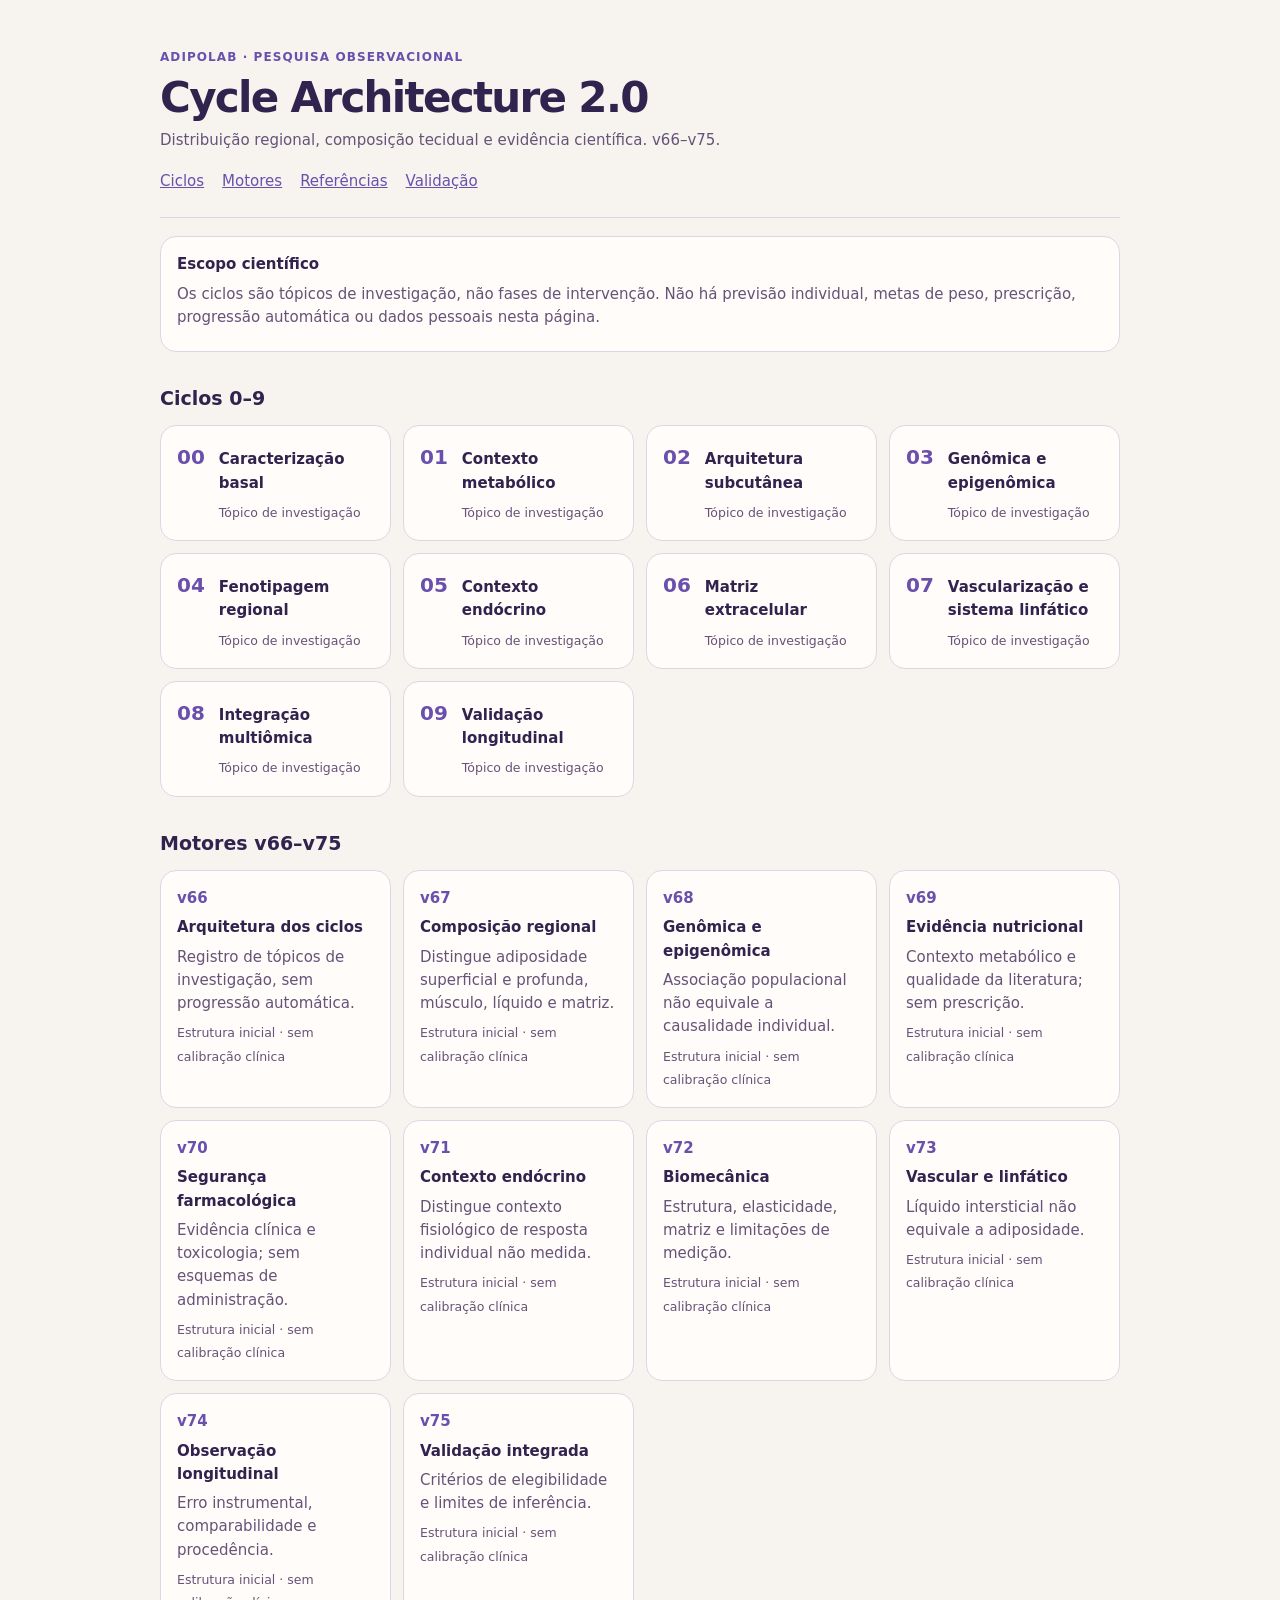
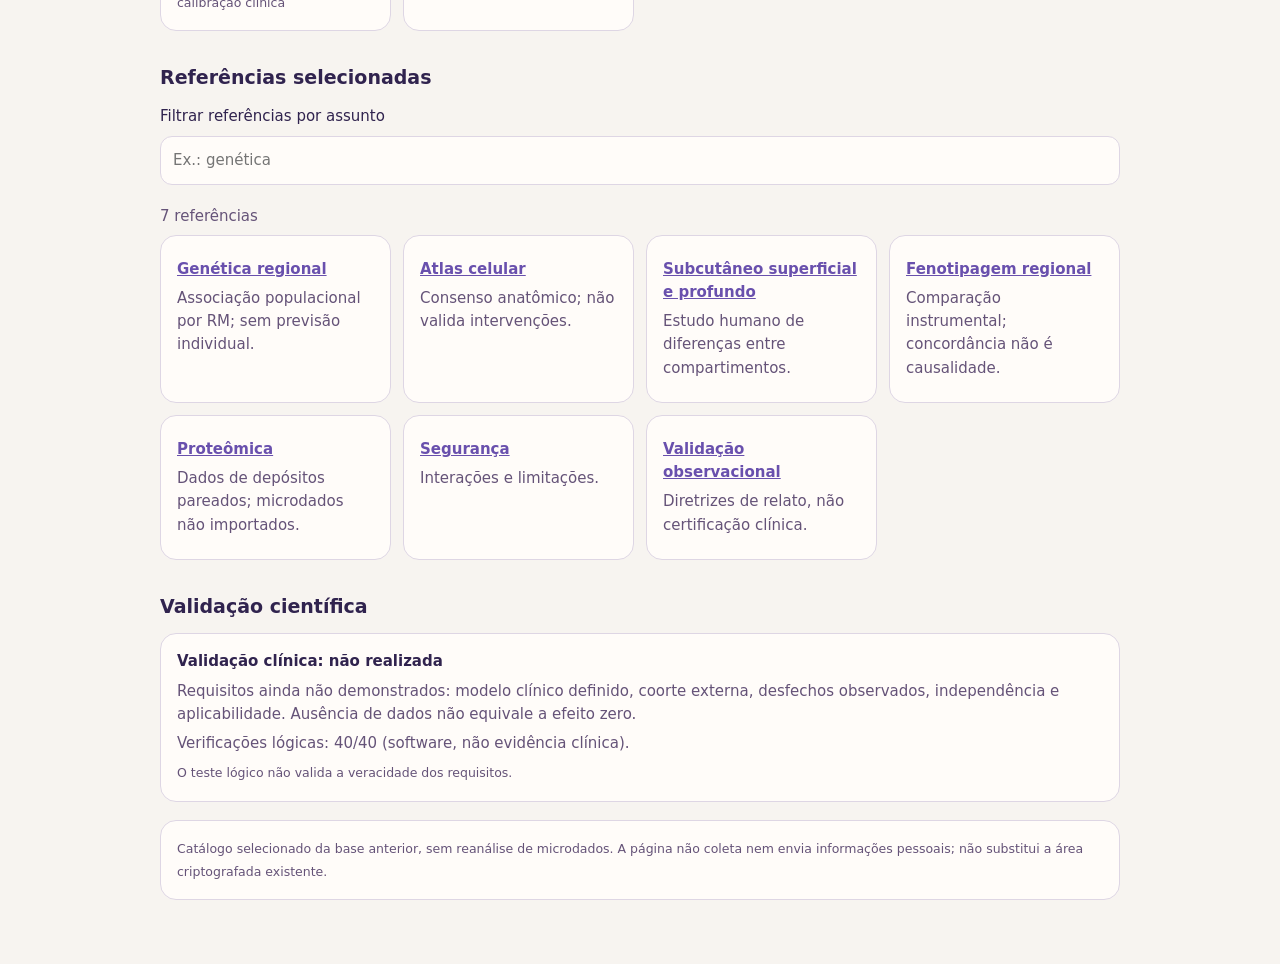
==== research-v75/index.html @ 692b2853 "Add independent observational research dashboard v66–v75" ====
<!doctype html>
<html lang="pt-BR"><head><meta charset="utf-8"><meta name="viewport" content="width=device-width,initial-scale=1"><meta name="robots" content="noindex,nofollow"><meta name="referrer" content="no-referrer"><meta name="theme-color" content="#F7F4F0"><title>AdipoLab · Núcleo científico v75</title><style>
:root{color-scheme:light dark;--bg:#f7f4f0;--surface:#fffcf9;--fg:#30234e;--muted:#655378;--line:#ded6e4;--accent:#6950ad}*{box-sizing:border-box}body{margin:0;background:var(--bg);color:var(--fg);font:15px/1.55 system-ui,sans-serif}main{max-width:1000px;margin:auto;padding:32px 20px 64px}header{padding:16px 0 24px;border-bottom:1px solid var(--line)}h1{font-size:clamp(26px,5vw,42px);letter-spacing:-.04em;line-height:1.1;margin:8px 0}h2{font-size:19px;margin:32px 0 12px}p{margin:6px 0;color:var(--muted)}small{color:var(--muted)}a{color:var(--accent)}.eyebrow{font-size:12px;font-weight:700;letter-spacing:.09em;text-transform:uppercase;color:var(--accent)}.grid{display:grid;grid-template-columns:repeat(auto-fit,minmax(230px,1fr));gap:12px}.card{border:1px solid var(--line);background:var(--surface);border-radius:16px;padding:16px}.version{color:var(--accent);font-weight:700;font-variant-numeric:tabular-nums}h3{font-size:15px;margin:6px 0}.row{display:flex;align-items:flex-start;gap:14px}.index{font-size:20px;font-weight:700;color:var(--accent);font-variant-numeric:tabular-nums}nav{display:flex;gap:18px;flex-wrap:wrap;margin-top:18px}input{width:100%;padding:12px;border:1px solid var(--line);border-radius:12px;background:var(--surface);color:var(--fg);font:inherit;margin:8px 0 14px}a:focus-visible,input:focus-visible{outline:2px solid var(--accent);outline-offset:3px}.note{padding:16px;border:1px solid var(--line);border-radius:16px;margin-top:18px;background:var(--surface)}[hidden]{display:none!important}@media(prefers-color-scheme:dark){:root{--bg:#14131b;--surface:#201e2b;--fg:#f9f3ff;--muted:#d1c4e5;--line:#484054;--accent:#cebaff}}@media(max-width:480px){main{padding:20px 14px 48px}}
</style></head><body><main><header><div class="eyebrow">AdipoLab · Pesquisa observacional</div><h1>Cycle Architecture 2.0</h1><p>Distribuição regional, composição tecidual e evidência científica. v66–v75.</p><nav aria-label="Seções"><a href="#cycles">Ciclos</a><a href="#modules">Motores</a><a href="#evidence">Referências</a><a href="#validation">Validação</a></nav></header>
<div class="note"><strong>Escopo científico</strong><p>Os ciclos são tópicos de investigação, não fases de intervenção. Não há previsão individual, metas de peso, prescrição, progressão automática ou dados pessoais nesta página.</p></div>
<h2 id="cycles">Ciclos 0–9</h2><div class="grid"><article class="card row"><span class="index">00</span><div><h3>Caracterização basal</h3><small>Tópico de investigação</small></div></article><article class="card row"><span class="index">01</span><div><h3>Contexto metabólico</h3><small>Tópico de investigação</small></div></article><article class="card row"><span class="index">02</span><div><h3>Arquitetura subcutânea</h3><small>Tópico de investigação</small></div></article><article class="card row"><span class="index">03</span><div><h3>Genômica e epigenômica</h3><small>Tópico de investigação</small></div></article><article class="card row"><span class="index">04</span><div><h3>Fenotipagem regional</h3><small>Tópico de investigação</small></div></article><article class="card row"><span class="index">05</span><div><h3>Contexto endócrino</h3><small>Tópico de investigação</small></div></article><article class="card row"><span class="index">06</span><div><h3>Matriz extracelular</h3><small>Tópico de investigação</small></div></article><article class="card row"><span class="index">07</span><div><h3>Vascularização e sistema linfático</h3><small>Tópico de investigação</small></div></article><article class="card row"><span class="index">08</span><div><h3>Integração multiômica</h3><small>Tópico de investigação</small></div></article><article class="card row"><span class="index">09</span><div><h3>Validação longitudinal</h3><small>Tópico de investigação</small></div></article></div>
<h2 id="modules">Motores v66–v75</h2><div class="grid"><article class="card"><span class="version">v66</span><h3>Arquitetura dos ciclos</h3><p>Registro de tópicos de investigação, sem progressão automática.</p><small>Estrutura inicial · sem calibração clínica</small></article><article class="card"><span class="version">v67</span><h3>Composição regional</h3><p>Distingue adiposidade superficial e profunda, músculo, líquido e matriz.</p><small>Estrutura inicial · sem calibração clínica</small></article><article class="card"><span class="version">v68</span><h3>Genômica e epigenômica</h3><p>Associação populacional não equivale a causalidade individual.</p><small>Estrutura inicial · sem calibração clínica</small></article><article class="card"><span class="version">v69</span><h3>Evidência nutricional</h3><p>Contexto metabólico e qualidade da literatura; sem prescrição.</p><small>Estrutura inicial · sem calibração clínica</small></article><article class="card"><span class="version">v70</span><h3>Segurança farmacológica</h3><p>Evidência clínica e toxicologia; sem esquemas de administração.</p><small>Estrutura inicial · sem calibração clínica</small></article><article class="card"><span class="version">v71</span><h3>Contexto endócrino</h3><p>Distingue contexto fisiológico de resposta individual não medida.</p><small>Estrutura inicial · sem calibração clínica</small></article><article class="card"><span class="version">v72</span><h3>Biomecânica</h3><p>Estrutura, elasticidade, matriz e limitações de medição.</p><small>Estrutura inicial · sem calibração clínica</small></article><article class="card"><span class="version">v73</span><h3>Vascular e linfático</h3><p>Líquido intersticial não equivale a adiposidade.</p><small>Estrutura inicial · sem calibração clínica</small></article><article class="card"><span class="version">v74</span><h3>Observação longitudinal</h3><p>Erro instrumental, comparabilidade e procedência.</p><small>Estrutura inicial · sem calibração clínica</small></article><article class="card"><span class="version">v75</span><h3>Validação integrada</h3><p>Critérios de elegibilidade e limites de inferência.</p><small>Estrutura inicial · sem calibração clínica</small></article></div>
<h2 id="evidence">Referências selecionadas</h2><label for="search">Filtrar referências por assunto</label><input type="search" id="search" placeholder="Ex.: genética"><p id="count" role="status" aria-live="polite">7 referências</p><div class="grid" id="refs"><article class="card"><h3><a href="https://pubmed.ncbi.nlm.nih.gov/35773277/" rel="noopener noreferrer">Genética regional</a></h3><p>Associação populacional por RM; sem previsão individual.</p></article><article class="card"><h3><a href="https://doi.org/10.1038/s42255-025-01296-9" rel="noopener noreferrer">Atlas celular</a></h3><p>Consenso anatômico; não valida intervenções.</p></article><article class="card"><h3><a href="https://pubmed.ncbi.nlm.nih.gov/23512827/" rel="noopener noreferrer">Subcutâneo superficial e profundo</a></h3><p>Estudo humano de diferenças entre compartimentos.</p></article><article class="card"><h3><a href="https://doi.org/10.1038/s43856-026-01440-w" rel="noopener noreferrer">Fenotipagem regional</a></h3><p>Comparação instrumental; concordância não é causalidade.</p></article><article class="card"><h3><a href="https://doi.org/10.6069/sq0n-1x32" rel="noopener noreferrer">Proteômica</a></h3><p>Dados de depósitos pareados; microdados não importados.</p></article><article class="card"><h3><a href="https://www.nccih.nih.gov/health/providers/digest/herb-drug-interactions" rel="noopener noreferrer">Segurança</a></h3><p>Interações e limitações.</p></article><article class="card"><h3><a href="https://www.strobe-statement.org/" rel="noopener noreferrer">Validação observacional</a></h3><p>Diretrizes de relato, não certificação clínica.</p></article></div>
<h2 id="validation">Validação científica</h2><div class="card"><strong>Validação clínica: não realizada</strong><p>Requisitos ainda não demonstrados: modelo clínico definido, coorte externa, desfechos observados, independência e aplicabilidade. Ausência de dados não equivale a efeito zero.</p><p id="checks">Verificação de software: aguardando JavaScript.</p><small>O teste lógico não valida a veracidade dos requisitos.</small></div>
<footer class="note"><small>Catálogo selecionado da base anterior, sem reanálise de microdados. A página não coleta nem envia informações pessoais; não substitui a área criptografada existente.</small></footer></main><script>
"use strict";function gate(v){return Array.isArray(v)&&v.length===5&&v.every(x=>x===true)}
const search=document.getElementById("search"),cards=[...document.querySelectorAll("#refs article")],count=document.getElementById("count");
const norm=s=>s.normalize("NFD").replace(/[\u0300-\u036f]/g,"").toLowerCase();
search.addEventListener("input",()=>{let n=0;const q=norm(search.value.trim());for(const c of cards){c.hidden=!norm(c.textContent).includes(q);if(!c.hidden)n++}count.textContent=n+" referências"});
const results=[];for(let i=0;i<32;i++)results.push(gate(Array.from({length:5},(_,j)=>Boolean(i&(1<<j))))===(i===31));for(const x of [null,undefined,[],[true,true,true,true,"true"],[true,true,true,true,1],[true,true,true,true,null],{length:5},[true,true,true,true,true,true]])results.push(!gate(x));document.getElementById("checks").textContent="Verificações lógicas: "+results.filter(Boolean).length+"/"+results.length+" (software, não evidência clínica).";
</script></body></html>
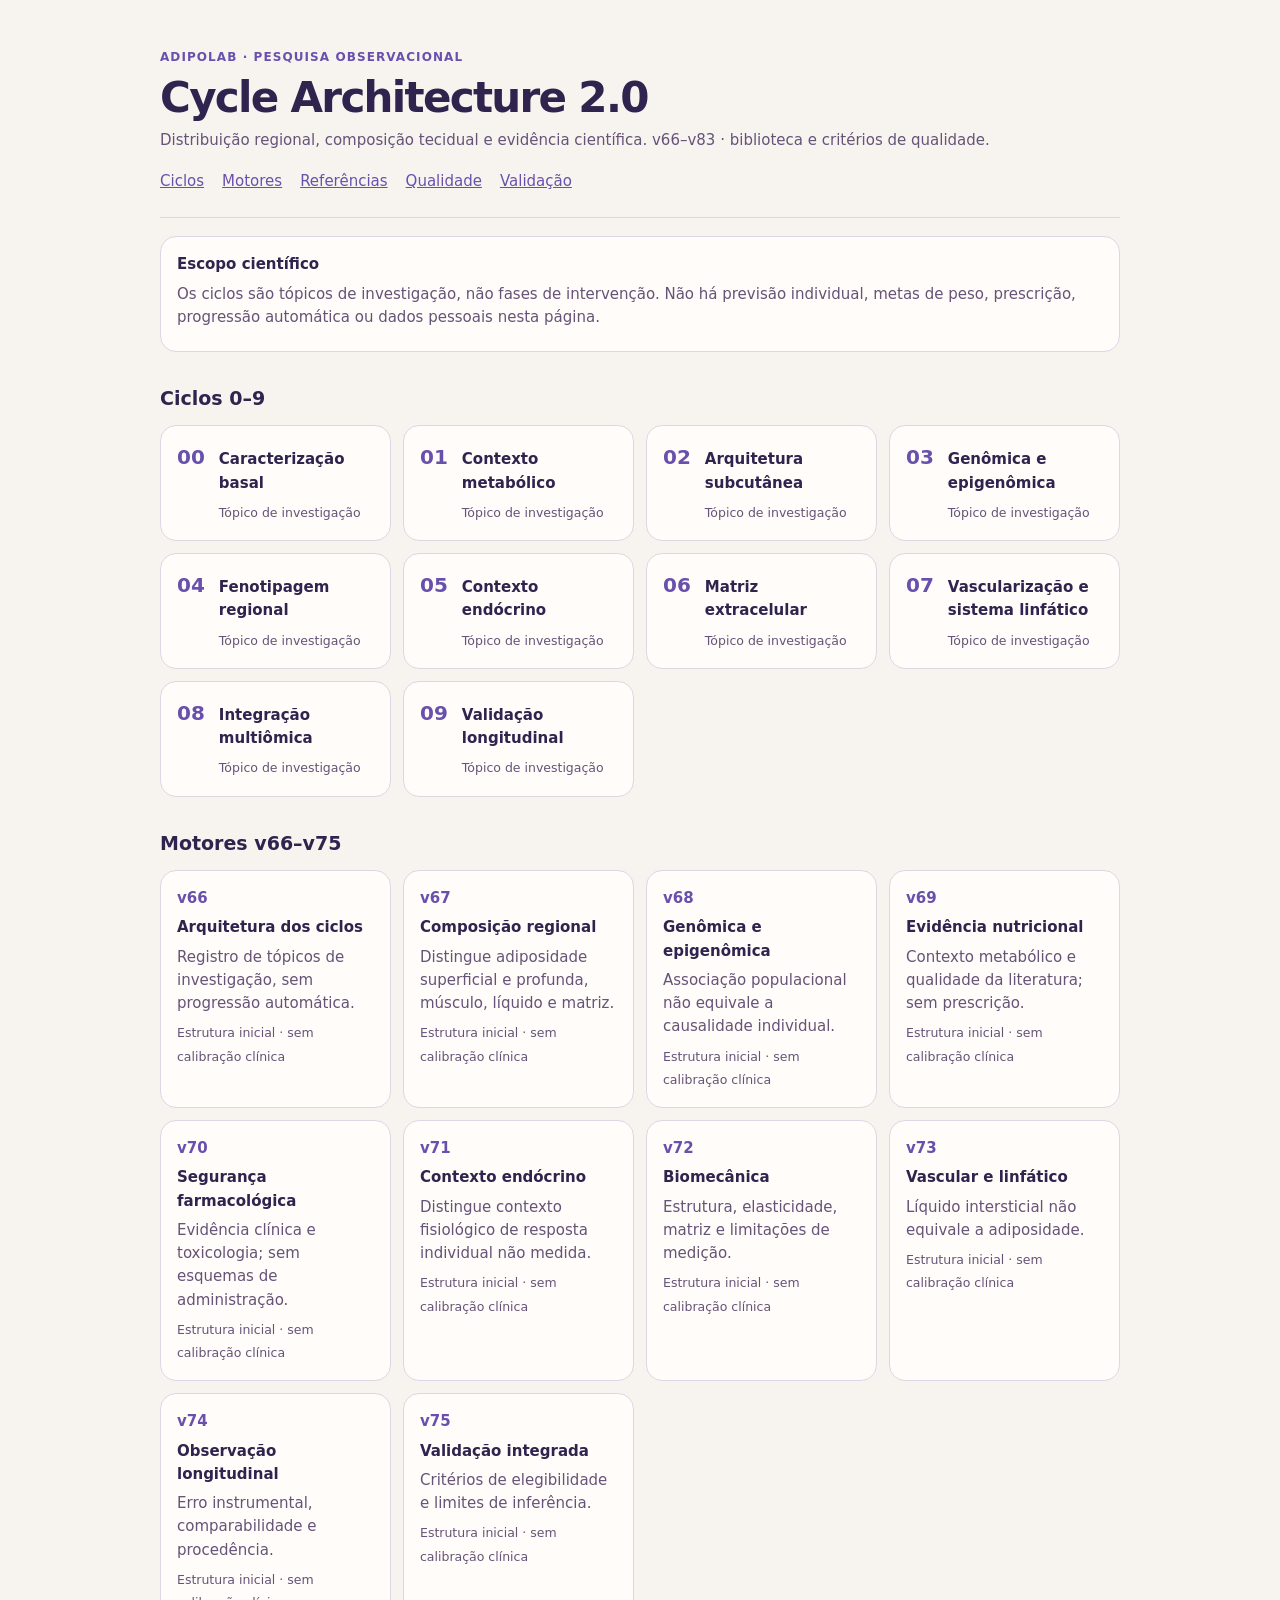
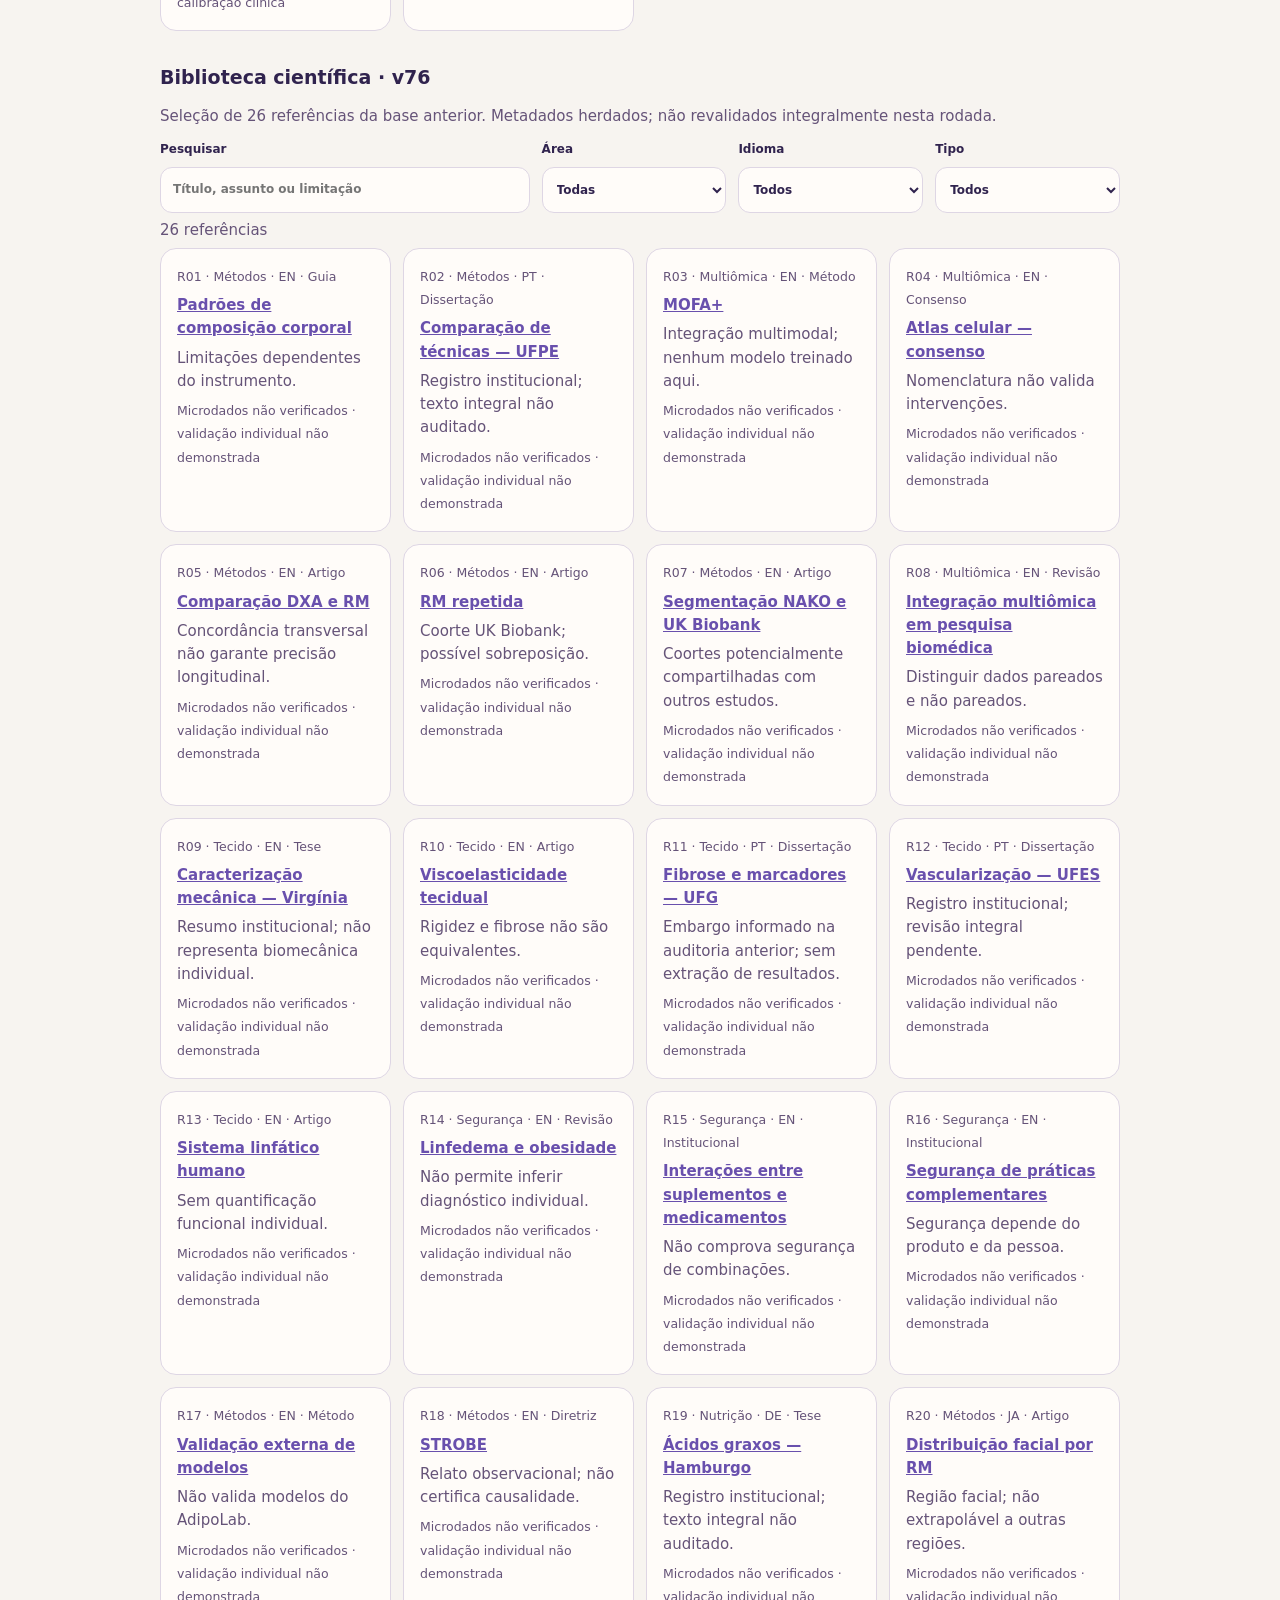
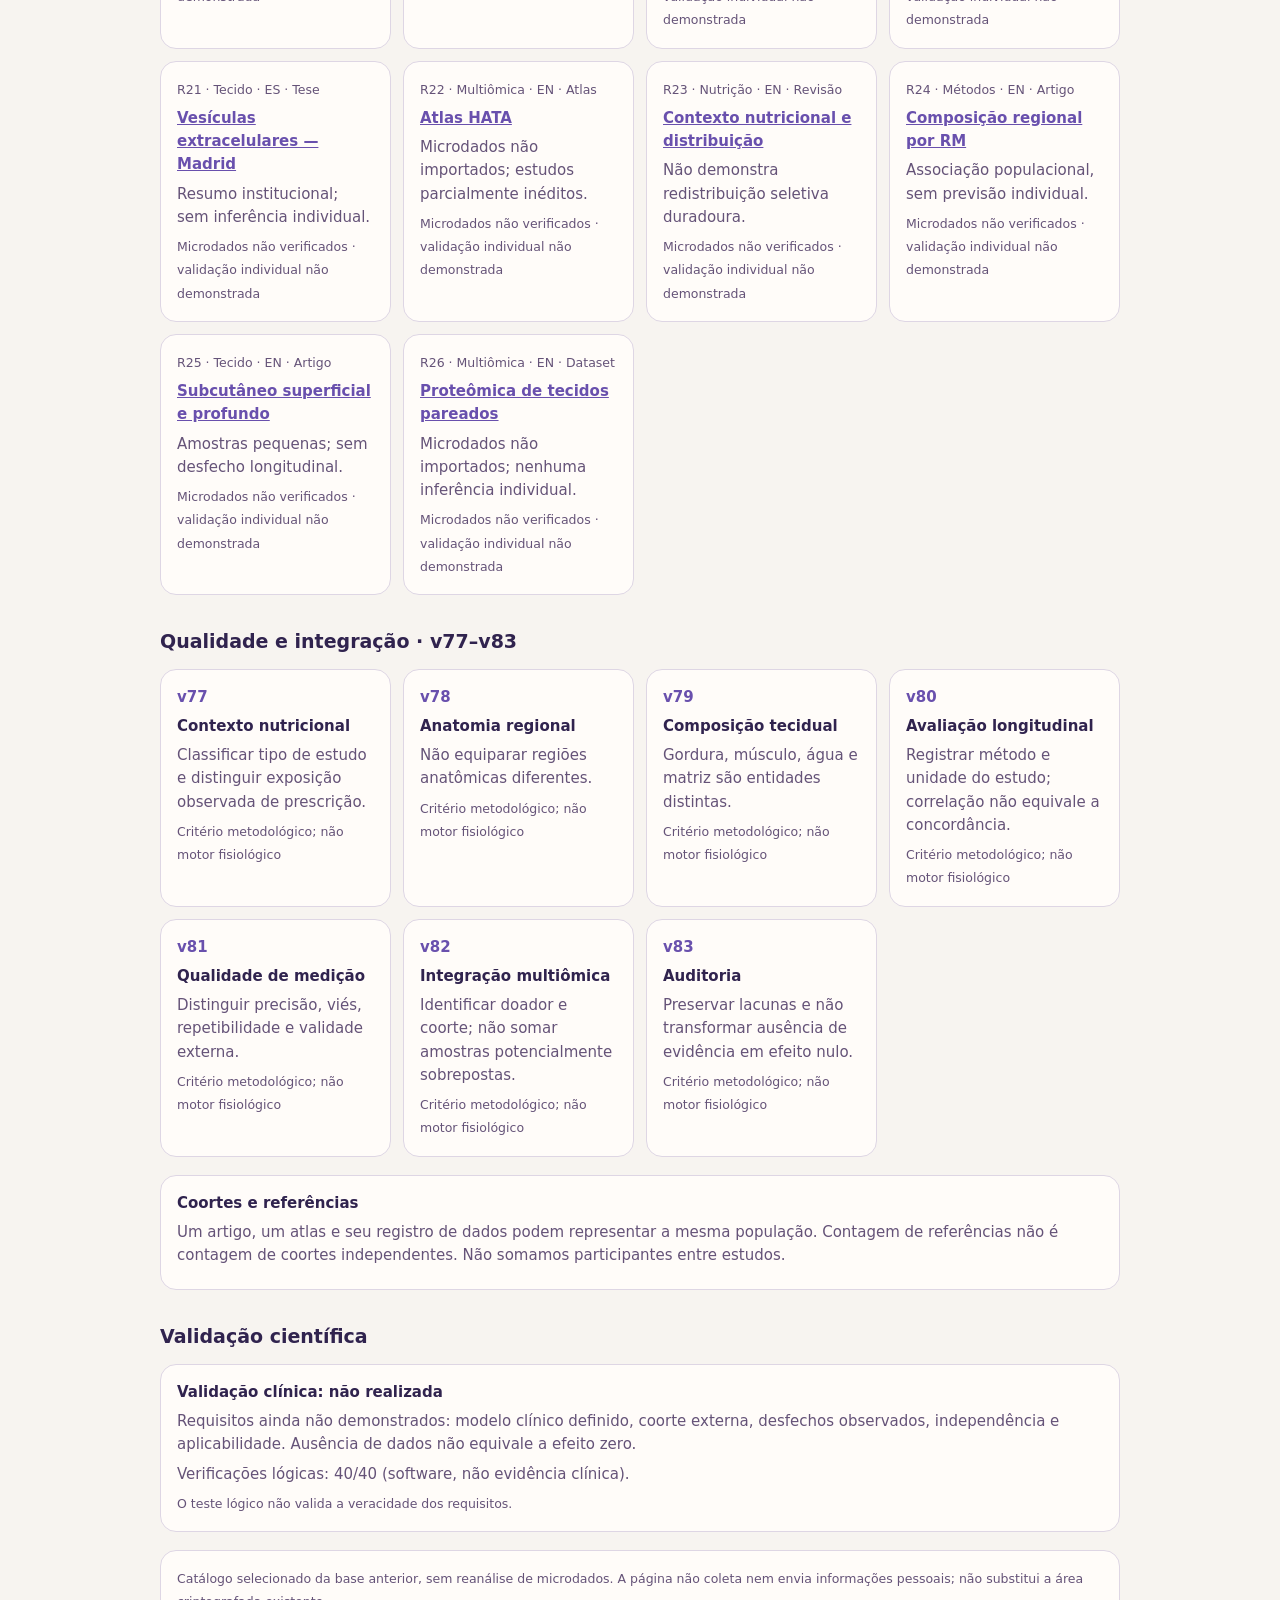
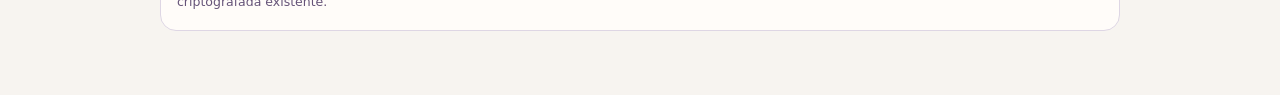
==== commit c1a538fd: "Expand research library and evidence quality criteria v76–v83" ====
--- a/research-v75/index.html
+++ b/research-v75/index.html
@@ -1,16 +1,19 @@
 <!doctype html>
 <html lang="pt-BR"><head><meta charset="utf-8"><meta name="viewport" content="width=device-width,initial-scale=1"><meta name="robots" content="noindex,nofollow"><meta name="referrer" content="no-referrer"><meta name="theme-color" content="#F7F4F0"><title>AdipoLab · Núcleo científico v75</title><style>
 :root{color-scheme:light dark;--bg:#f7f4f0;--surface:#fffcf9;--fg:#30234e;--muted:#655378;--line:#ded6e4;--accent:#6950ad}*{box-sizing:border-box}body{margin:0;background:var(--bg);color:var(--fg);font:15px/1.55 system-ui,sans-serif}main{max-width:1000px;margin:auto;padding:32px 20px 64px}header{padding:16px 0 24px;border-bottom:1px solid var(--line)}h1{font-size:clamp(26px,5vw,42px);letter-spacing:-.04em;line-height:1.1;margin:8px 0}h2{font-size:19px;margin:32px 0 12px}p{margin:6px 0;color:var(--muted)}small{color:var(--muted)}a{color:var(--accent)}.eyebrow{font-size:12px;font-weight:700;letter-spacing:.09em;text-transform:uppercase;color:var(--accent)}.grid{display:grid;grid-template-columns:repeat(auto-fit,minmax(230px,1fr));gap:12px}.card{border:1px solid var(--line);background:var(--surface);border-radius:16px;padding:16px}.version{color:var(--accent);font-weight:700;font-variant-numeric:tabular-nums}h3{font-size:15px;margin:6px 0}.row{display:flex;align-items:flex-start;gap:14px}.index{font-size:20px;font-weight:700;color:var(--accent);font-variant-numeric:tabular-nums}nav{display:flex;gap:18px;flex-wrap:wrap;margin-top:18px}input{width:100%;padding:12px;border:1px solid var(--line);border-radius:12px;background:var(--surface);color:var(--fg);font:inherit;margin:8px 0 14px}a:focus-visible,input:focus-visible{outline:2px solid var(--accent);outline-offset:3px}.note{padding:16px;border:1px solid var(--line);border-radius:16px;margin-top:18px;background:var(--surface)}[hidden]{display:none!important}@media(prefers-color-scheme:dark){:root{--bg:#14131b;--surface:#201e2b;--fg:#f9f3ff;--muted:#d1c4e5;--line:#484054;--accent:#cebaff}}@media(max-width:480px){main{padding:20px 14px 48px}}
-</style></head><body><main><header><div class="eyebrow">AdipoLab · Pesquisa observacional</div><h1>Cycle Architecture 2.0</h1><p>Distribuição regional, composição tecidual e evidência científica. v66–v75.</p><nav aria-label="Seções"><a href="#cycles">Ciclos</a><a href="#modules">Motores</a><a href="#evidence">Referências</a><a href="#validation">Validação</a></nav></header>
+ .filters{display:grid;grid-template-columns:2fr repeat(3,1fr);gap:12px;margin-top:12px}.filters label{font-size:12px;font-weight:600}.filters select{display:block;width:100%;min-height:46px;padding:10px;border:1px solid var(--line);border-radius:12px;background:var(--surface);color:var(--fg);font:inherit;margin-top:8px}.filters input{margin-bottom:0;min-height:46px}.filters select:focus-visible{outline:2px solid var(--accent);outline-offset:3px}@media(max-width:660px){.filters{grid-template-columns:1fr 1fr}.filters label:first-child{grid-column:1/-1}} </style></head><body><main><header><div class="eyebrow">AdipoLab · Pesquisa observacional</div><h1>Cycle Architecture 2.0</h1><p>Distribuição regional, composição tecidual e evidência científica. v66–v83 · biblioteca e critérios de qualidade.</p><nav aria-label="Seções"><a href="#cycles">Ciclos</a><a href="#modules">Motores</a><a href="#evidence">Referências</a><a href="#quality">Qualidade</a><a href="#validation">Validação</a></nav></header>
 <div class="note"><strong>Escopo científico</strong><p>Os ciclos são tópicos de investigação, não fases de intervenção. Não há previsão individual, metas de peso, prescrição, progressão automática ou dados pessoais nesta página.</p></div>
 <h2 id="cycles">Ciclos 0–9</h2><div class="grid"><article class="card row"><span class="index">00</span><div><h3>Caracterização basal</h3><small>Tópico de investigação</small></div></article><article class="card row"><span class="index">01</span><div><h3>Contexto metabólico</h3><small>Tópico de investigação</small></div></article><article class="card row"><span class="index">02</span><div><h3>Arquitetura subcutânea</h3><small>Tópico de investigação</small></div></article><article class="card row"><span class="index">03</span><div><h3>Genômica e epigenômica</h3><small>Tópico de investigação</small></div></article><article class="card row"><span class="index">04</span><div><h3>Fenotipagem regional</h3><small>Tópico de investigação</small></div></article><article class="card row"><span class="index">05</span><div><h3>Contexto endócrino</h3><small>Tópico de investigação</small></div></article><article class="card row"><span class="index">06</span><div><h3>Matriz extracelular</h3><small>Tópico de investigação</small></div></article><article class="card row"><span class="index">07</span><div><h3>Vascularização e sistema linfático</h3><small>Tópico de investigação</small></div></article><article class="card row"><span class="index">08</span><div><h3>Integração multiômica</h3><small>Tópico de investigação</small></div></article><article class="card row"><span class="index">09</span><div><h3>Validação longitudinal</h3><small>Tópico de investigação</small></div></article></div>
 <h2 id="modules">Motores v66–v75</h2><div class="grid"><article class="card"><span class="version">v66</span><h3>Arquitetura dos ciclos</h3><p>Registro de tópicos de investigação, sem progressão automática.</p><small>Estrutura inicial · sem calibração clínica</small></article><article class="card"><span class="version">v67</span><h3>Composição regional</h3><p>Distingue adiposidade superficial e profunda, músculo, líquido e matriz.</p><small>Estrutura inicial · sem calibração clínica</small></article><article class="card"><span class="version">v68</span><h3>Genômica e epigenômica</h3><p>Associação populacional não equivale a causalidade individual.</p><small>Estrutura inicial · sem calibração clínica</small></article><article class="card"><span class="version">v69</span><h3>Evidência nutricional</h3><p>Contexto metabólico e qualidade da literatura; sem prescrição.</p><small>Estrutura inicial · sem calibração clínica</small></article><article class="card"><span class="version">v70</span><h3>Segurança farmacológica</h3><p>Evidência clínica e toxicologia; sem esquemas de administração.</p><small>Estrutura inicial · sem calibração clínica</small></article><article class="card"><span class="version">v71</span><h3>Contexto endócrino</h3><p>Distingue contexto fisiológico de resposta individual não medida.</p><small>Estrutura inicial · sem calibração clínica</small></article><article class="card"><span class="version">v72</span><h3>Biomecânica</h3><p>Estrutura, elasticidade, matriz e limitações de medição.</p><small>Estrutura inicial · sem calibração clínica</small></article><article class="card"><span class="version">v73</span><h3>Vascular e linfático</h3><p>Líquido intersticial não equivale a adiposidade.</p><small>Estrutura inicial · sem calibração clínica</small></article><article class="card"><span class="version">v74</span><h3>Observação longitudinal</h3><p>Erro instrumental, comparabilidade e procedência.</p><small>Estrutura inicial · sem calibração clínica</small></article><article class="card"><span class="version">v75</span><h3>Validação integrada</h3><p>Critérios de elegibilidade e limites de inferência.</p><small>Estrutura inicial · sem calibração clínica</small></article></div>
-<h2 id="evidence">Referências selecionadas</h2><label for="search">Filtrar referências por assunto</label><input type="search" id="search" placeholder="Ex.: genética"><p id="count" role="status" aria-live="polite">7 referências</p><div class="grid" id="refs"><article class="card"><h3><a href="https://pubmed.ncbi.nlm.nih.gov/35773277/" rel="noopener noreferrer">Genética regional</a></h3><p>Associação populacional por RM; sem previsão individual.</p></article><article class="card"><h3><a href="https://doi.org/10.1038/s42255-025-01296-9" rel="noopener noreferrer">Atlas celular</a></h3><p>Consenso anatômico; não valida intervenções.</p></article><article class="card"><h3><a href="https://pubmed.ncbi.nlm.nih.gov/23512827/" rel="noopener noreferrer">Subcutâneo superficial e profundo</a></h3><p>Estudo humano de diferenças entre compartimentos.</p></article><article class="card"><h3><a href="https://doi.org/10.1038/s43856-026-01440-w" rel="noopener noreferrer">Fenotipagem regional</a></h3><p>Comparação instrumental; concordância não é causalidade.</p></article><article class="card"><h3><a href="https://doi.org/10.6069/sq0n-1x32" rel="noopener noreferrer">Proteômica</a></h3><p>Dados de depósitos pareados; microdados não importados.</p></article><article class="card"><h3><a href="https://www.nccih.nih.gov/health/providers/digest/herb-drug-interactions" rel="noopener noreferrer">Segurança</a></h3><p>Interações e limitações.</p></article><article class="card"><h3><a href="https://www.strobe-statement.org/" rel="noopener noreferrer">Validação observacional</a></h3><p>Diretrizes de relato, não certificação clínica.</p></article></div>
-<h2 id="validation">Validação científica</h2><div class="card"><strong>Validação clínica: não realizada</strong><p>Requisitos ainda não demonstrados: modelo clínico definido, coorte externa, desfechos observados, independência e aplicabilidade. Ausência de dados não equivale a efeito zero.</p><p id="checks">Verificação de software: aguardando JavaScript.</p><small>O teste lógico não valida a veracidade dos requisitos.</small></div>
+<h2 id="evidence">Biblioteca científica · v76</h2><p>Seleção de 26 referências da base anterior. Metadados herdados; não revalidados integralmente nesta rodada.</p><div class="filters"><label>Pesquisar<input type="search" id="search" placeholder="Título, assunto ou limitação"></label><label>Área<select id="topic"><option value="">Todas</option><option value="Multiômica">Multiômica</option><option value="Métodos">Métodos</option><option value="Nutrição">Nutrição</option><option value="Segurança">Segurança</option><option value="Tecido">Tecido</option></select></label><label>Idioma<select id="lang"><option value="">Todos</option><option value="de">de</option><option value="en">en</option><option value="es">es</option><option value="ja">ja</option><option value="pt">pt</option></select></label><label>Tipo<select id="type"><option value="">Todos</option><option value="Artigo">Artigo</option><option value="Atlas">Atlas</option><option value="Consenso">Consenso</option><option value="Dataset">Dataset</option><option value="Diretriz">Diretriz</option><option value="Dissertação">Dissertação</option><option value="Guia">Guia</option><option value="Institucional">Institucional</option><option value="Método">Método</option><option value="Revisão">Revisão</option><option value="Tese">Tese</option></select></label></div><p id="count" role="status" aria-live="polite">26 referências</p><div class="grid" id="refs"><article class="card" data-id="R01" data-topic="Métodos" data-lang="en" data-type="Guia"><small>R01 · Métodos · EN · Guia</small><h3><a href="https://ajcn.nutrition.org/article/S0002-9165%2826%2900092-4/fulltext" rel="noopener noreferrer">Padrões de composição corporal</a></h3><p>Limitações dependentes do instrumento.</p><small>Microdados não verificados · validação individual não demonstrada</small></article><article class="card" data-id="R02" data-topic="Métodos" data-lang="pt" data-type="Dissertação"><small>R02 · Métodos · PT · Dissertação</small><h3><a href="https://bdtd.ibict.br/vufind/Record/UFPE_2cbcfd02451a5dbf774f062ce1d34691" rel="noopener noreferrer">Comparação de técnicas — UFPE</a></h3><p>Registro institucional; texto integral não auditado.</p><small>Microdados não verificados · validação individual não demonstrada</small></article><article class="card" data-id="R03" data-topic="Multiômica" data-lang="en" data-type="Método"><small>R03 · Multiômica · EN · Método</small><h3><a href="https://doi.org/10.1186/s13059-020-02015-1" rel="noopener noreferrer">MOFA+</a></h3><p>Integração multimodal; nenhum modelo treinado aqui.</p><small>Microdados não verificados · validação individual não demonstrada</small></article><article class="card" data-id="R04" data-topic="Multiômica" data-lang="en" data-type="Consenso"><small>R04 · Multiômica · EN · Consenso</small><h3><a href="https://doi.org/10.1038/s42255-025-01296-9" rel="noopener noreferrer">Atlas celular — consenso</a></h3><p>Nomenclatura não valida intervenções.</p><small>Microdados não verificados · validação individual não demonstrada</small></article><article class="card" data-id="R05" data-topic="Métodos" data-lang="en" data-type="Artigo"><small>R05 · Métodos · EN · Artigo</small><h3><a href="https://www.nature.com/articles/s43856-026-01440-w" rel="noopener noreferrer">Comparação DXA e RM</a></h3><p>Concordância transversal não garante precisão longitudinal.</p><small>Microdados não verificados · validação individual não demonstrada</small></article><article class="card" data-id="R06" data-topic="Métodos" data-lang="en" data-type="Artigo"><small>R06 · Métodos · EN · Artigo</small><h3><a href="https://pmc.ncbi.nlm.nih.gov/articles/PMC13013200" rel="noopener noreferrer">RM repetida</a></h3><p>Coorte UK Biobank; possível sobreposição.</p><small>Microdados não verificados · validação individual não demonstrada</small></article><article class="card" data-id="R07" data-topic="Métodos" data-lang="en" data-type="Artigo"><small>R07 · Métodos · EN · Artigo</small><h3><a href="https://pmc.ncbi.nlm.nih.gov/articles/PMC13526011" rel="noopener noreferrer">Segmentação NAKO e UK Biobank</a></h3><p>Coortes potencialmente compartilhadas com outros estudos.</p><small>Microdados não verificados · validação individual não demonstrada</small></article><article class="card" data-id="R08" data-topic="Multiômica" data-lang="en" data-type="Revisão"><small>R08 · Multiômica · EN · Revisão</small><h3><a href="https://pmc.ncbi.nlm.nih.gov/articles/PMC7701361" rel="noopener noreferrer">Integração multiômica em pesquisa biomédica</a></h3><p>Distinguir dados pareados e não pareados.</p><small>Microdados não verificados · validação individual não demonstrada</small></article><article class="card" data-id="R09" data-topic="Tecido" data-lang="en" data-type="Tese"><small>R09 · Tecido · EN · Tese</small><h3><a href="https://libraetd.lib.virginia.edu/public_view/4b29b666b" rel="noopener noreferrer">Caracterização mecânica — Virgínia</a></h3><p>Resumo institucional; não representa biomecânica individual.</p><small>Microdados não verificados · validação individual não demonstrada</small></article><article class="card" data-id="R10" data-topic="Tecido" data-lang="en" data-type="Artigo"><small>R10 · Tecido · EN · Artigo</small><h3><a href="https://pmc.ncbi.nlm.nih.gov/articles/PMC7876417" rel="noopener noreferrer">Viscoelasticidade tecidual</a></h3><p>Rigidez e fibrose não são equivalentes.</p><small>Microdados não verificados · validação individual não demonstrada</small></article><article class="card" data-id="R11" data-topic="Tecido" data-lang="pt" data-type="Dissertação"><small>R11 · Tecido · PT · Dissertação</small><h3><a href="https://repositorio.bc.ufg.br/tede/handle/tede/16020" rel="noopener noreferrer">Fibrose e marcadores — UFG</a></h3><p>Embargo informado na auditoria anterior; sem extração de resultados.</p><small>Microdados não verificados · validação individual não demonstrada</small></article><article class="card" data-id="R12" data-topic="Tecido" data-lang="pt" data-type="Dissertação"><small>R12 · Tecido · PT · Dissertação</small><h3><a href="https://repositorio.ufes.br/handle/10/5744" rel="noopener noreferrer">Vascularização — UFES</a></h3><p>Registro institucional; revisão integral pendente.</p><small>Microdados não verificados · validação individual não demonstrada</small></article><article class="card" data-id="R13" data-topic="Tecido" data-lang="en" data-type="Artigo"><small>R13 · Tecido · EN · Artigo</small><h3><a href="https://pubmed.ncbi.nlm.nih.gov/31776824" rel="noopener noreferrer">Sistema linfático humano</a></h3><p>Sem quantificação funcional individual.</p><small>Microdados não verificados · validação individual não demonstrada</small></article><article class="card" data-id="R14" data-topic="Segurança" data-lang="en" data-type="Revisão"><small>R14 · Segurança · EN · Revisão</small><h3><a href="https://pubmed.ncbi.nlm.nih.gov/35074795" rel="noopener noreferrer">Linfedema e obesidade</a></h3><p>Não permite inferir diagnóstico individual.</p><small>Microdados não verificados · validação individual não demonstrada</small></article><article class="card" data-id="R15" data-topic="Segurança" data-lang="en" data-type="Institucional"><small>R15 · Segurança · EN · Institucional</small><h3><a href="https://www.nccih.nih.gov/health/providers/digest/herb-drug-interactions" rel="noopener noreferrer">Interações entre suplementos e medicamentos</a></h3><p>Não comprova segurança de combinações.</p><small>Microdados não verificados · validação individual não demonstrada</small></article><article class="card" data-id="R16" data-topic="Segurança" data-lang="en" data-type="Institucional"><small>R16 · Segurança · EN · Institucional</small><h3><a href="https://www.nccih.nih.gov/health/safety" rel="noopener noreferrer">Segurança de práticas complementares</a></h3><p>Segurança depende do produto e da pessoa.</p><small>Microdados não verificados · validação individual não demonstrada</small></article><article class="card" data-id="R17" data-topic="Métodos" data-lang="en" data-type="Método"><small>R17 · Métodos · EN · Método</small><h3><a href="https://pubmed.ncbi.nlm.nih.gov/38729274" rel="noopener noreferrer">Validação externa de modelos</a></h3><p>Não valida modelos do AdipoLab.</p><small>Microdados não verificados · validação individual não demonstrada</small></article><article class="card" data-id="R18" data-topic="Métodos" data-lang="en" data-type="Diretriz"><small>R18 · Métodos · EN · Diretriz</small><h3><a href="https://www.strobe-statement.org/" rel="noopener noreferrer">STROBE</a></h3><p>Relato observacional; não certifica causalidade.</p><small>Microdados não verificados · validação individual não demonstrada</small></article><article class="card" data-id="R19" data-topic="Nutrição" data-lang="de" data-type="Tese"><small>R19 · Nutrição · DE · Tese</small><h3><a href="https://ediss.sub.uni-hamburg.de/handle/ediss/5777" rel="noopener noreferrer">Ácidos graxos — Hamburgo</a></h3><p>Registro institucional; texto integral não auditado.</p><small>Microdados não verificados · validação individual não demonstrada</small></article><article class="card" data-id="R20" data-topic="Métodos" data-lang="ja" data-type="Artigo"><small>R20 · Métodos · JA · Artigo</small><h3><a href="https://www.jstage.jst.go.jp/article/sccj1979/38/2/38_2_125/_article/-char/ja" rel="noopener noreferrer">Distribuição facial por RM</a></h3><p>Região facial; não extrapolável a outras regiões.</p><small>Microdados não verificados · validação individual não demonstrada</small></article><article class="card" data-id="R21" data-topic="Tecido" data-lang="es" data-type="Tese"><small>R21 · Tecido · ES · Tese</small><h3><a href="https://produccioncientifica.ucm.es/documentos/63bc334b3035a915c707ca2b" rel="noopener noreferrer">Vesículas extracelulares — Madrid</a></h3><p>Resumo institucional; sem inferência individual.</p><small>Microdados não verificados · validação individual não demonstrada</small></article><article class="card" data-id="R22" data-topic="Multiômica" data-lang="en" data-type="Atlas"><small>R22 · Multiômica · EN · Atlas</small><h3><a href="https://www.celltype.info/project/1089" rel="noopener noreferrer">Atlas HATA</a></h3><p>Microdados não importados; estudos parcialmente inéditos.</p><small>Microdados não verificados · validação individual não demonstrada</small></article><article class="card" data-id="R23" data-topic="Nutrição" data-lang="en" data-type="Revisão"><small>R23 · Nutrição · EN · Revisão</small><h3><a href="https://pmc.ncbi.nlm.nih.gov/articles/PMC13341497" rel="noopener noreferrer">Contexto nutricional e distribuição</a></h3><p>Não demonstra redistribuição seletiva duradoura.</p><small>Microdados não verificados · validação individual não demonstrada</small></article><article class="card" data-id="R24" data-topic="Métodos" data-lang="en" data-type="Artigo"><small>R24 · Métodos · EN · Artigo</small><h3><a href="https://pubmed.ncbi.nlm.nih.gov/35773277/" rel="noopener noreferrer">Composição regional por RM</a></h3><p>Associação populacional, sem previsão individual.</p><small>Microdados não verificados · validação individual não demonstrada</small></article><article class="card" data-id="R25" data-topic="Tecido" data-lang="en" data-type="Artigo"><small>R25 · Tecido · EN · Artigo</small><h3><a href="https://pubmed.ncbi.nlm.nih.gov/23512827/" rel="noopener noreferrer">Subcutâneo superficial e profundo</a></h3><p>Amostras pequenas; sem desfecho longitudinal.</p><small>Microdados não verificados · validação individual não demonstrada</small></article><article class="card" data-id="R26" data-topic="Multiômica" data-lang="en" data-type="Dataset"><small>R26 · Multiômica · EN · Dataset</small><h3><a href="https://doi.org/10.6069/sq0n-1x32" rel="noopener noreferrer">Proteômica de tecidos pareados</a></h3><p>Microdados não importados; nenhuma inferência individual.</p><small>Microdados não verificados · validação individual não demonstrada</small></article></div><p id="empty" hidden>Nenhuma referência corresponde aos filtros.</p>
+<h2 id="quality">Qualidade e integração · v77–v83</h2><div class="grid">
+<article class="card"><span class="version">v77</span><h3>Contexto nutricional</h3><p>Classificar tipo de estudo e distinguir exposição observada de prescrição.</p><small>Critério metodológico; não motor fisiológico</small></article><article class="card"><span class="version">v78</span><h3>Anatomia regional</h3><p>Não equiparar regiões anatômicas diferentes.</p><small>Critério metodológico; não motor fisiológico</small></article><article class="card"><span class="version">v79</span><h3>Composição tecidual</h3><p>Gordura, músculo, água e matriz são entidades distintas.</p><small>Critério metodológico; não motor fisiológico</small></article><article class="card"><span class="version">v80</span><h3>Avaliação longitudinal</h3><p>Registrar método e unidade do estudo; correlação não equivale a concordância.</p><small>Critério metodológico; não motor fisiológico</small></article><article class="card"><span class="version">v81</span><h3>Qualidade de medição</h3><p>Distinguir precisão, viés, repetibilidade e validade externa.</p><small>Critério metodológico; não motor fisiológico</small></article><article class="card"><span class="version">v82</span><h3>Integração multiômica</h3><p>Identificar doador e coorte; não somar amostras potencialmente sobrepostas.</p><small>Critério metodológico; não motor fisiológico</small></article><article class="card"><span class="version">v83</span><h3>Auditoria</h3><p>Preservar lacunas e não transformar ausência de evidência em efeito nulo.</p><small>Critério metodológico; não motor fisiológico</small></article></div><div class="note"><strong>Coortes e referências</strong><p>Um artigo, um atlas e seu registro de dados podem representar a mesma população. Contagem de referências não é contagem de coortes independentes. Não somamos participantes entre estudos.</p></div><h2 id="validation">Validação científica</h2><div class="card"><strong>Validação clínica: não realizada</strong><p>Requisitos ainda não demonstrados: modelo clínico definido, coorte externa, desfechos observados, independência e aplicabilidade. Ausência de dados não equivale a efeito zero.</p><p id="checks">Verificação de software: aguardando JavaScript.</p><small>O teste lógico não valida a veracidade dos requisitos.</small></div>
 <footer class="note"><small>Catálogo selecionado da base anterior, sem reanálise de microdados. A página não coleta nem envia informações pessoais; não substitui a área criptografada existente.</small></footer></main><script>
 "use strict";function gate(v){return Array.isArray(v)&&v.length===5&&v.every(x=>x===true)}
-const search=document.getElementById("search"),cards=[...document.querySelectorAll("#refs article")],count=document.getElementById("count");
-const norm=s=>s.normalize("NFD").replace(/[\u0300-\u036f]/g,"").toLowerCase();
-search.addEventListener("input",()=>{let n=0;const q=norm(search.value.trim());for(const c of cards){c.hidden=!norm(c.textContent).includes(q);if(!c.hidden)n++}count.textContent=n+" referências"});
+const evidence=[{"id":"R01","title":"Padrões de composição corporal","topic":"Métodos","lang":"en","type":"Guia","url":"https://ajcn.nutrition.org/article/S0002-9165%2826%2900092-4/fulltext","limit":"Limitações dependentes do instrumento.","source":"Catálogo e revisões anteriores","rawVerified":false,"clinicalValidated":false},{"id":"R02","title":"Comparação de técnicas — UFPE","topic":"Métodos","lang":"pt","type":"Dissertação","url":"https://bdtd.ibict.br/vufind/Record/UFPE_2cbcfd02451a5dbf774f062ce1d34691","limit":"Registro institucional; texto integral não auditado.","source":"Catálogo e revisões anteriores","rawVerified":false,"clinicalValidated":false},{"id":"R03","title":"MOFA+","topic":"Multiômica","lang":"en","type":"Método","url":"https://doi.org/10.1186/s13059-020-02015-1","limit":"Integração multimodal; nenhum modelo treinado aqui.","source":"Catálogo e revisões anteriores","rawVerified":false,"clinicalValidated":false},{"id":"R04","title":"Atlas celular — consenso","topic":"Multiômica","lang":"en","type":"Consenso","url":"https://doi.org/10.1038/s42255-025-01296-9","limit":"Nomenclatura não valida intervenções.","source":"Catálogo e revisões anteriores","rawVerified":false,"clinicalValidated":false},{"id":"R05","title":"Comparação DXA e RM","topic":"Métodos","lang":"en","type":"Artigo","url":"https://www.nature.com/articles/s43856-026-01440-w","limit":"Concordância transversal não garante precisão longitudinal.","source":"Catálogo e revisões anteriores","rawVerified":false,"clinicalValidated":false},{"id":"R06","title":"RM repetida","topic":"Métodos","lang":"en","type":"Artigo","url":"https://pmc.ncbi.nlm.nih.gov/articles/PMC13013200","limit":"Coorte UK Biobank; possível sobreposição.","source":"Catálogo e revisões anteriores","rawVerified":false,"clinicalValidated":false},{"id":"R07","title":"Segmentação NAKO e UK Biobank","topic":"Métodos","lang":"en","type":"Artigo","url":"https://pmc.ncbi.nlm.nih.gov/articles/PMC13526011","limit":"Coortes potencialmente compartilhadas com outros estudos.","source":"Catálogo e revisões anteriores","rawVerified":false,"clinicalValidated":false},{"id":"R08","title":"Integração multiômica em pesquisa biomédica","topic":"Multiômica","lang":"en","type":"Revisão","url":"https://pmc.ncbi.nlm.nih.gov/articles/PMC7701361","limit":"Distinguir dados pareados e não pareados.","source":"Catálogo e revisões anteriores","rawVerified":false,"clinicalValidated":false},{"id":"R09","title":"Caracterização mecânica — Virgínia","topic":"Tecido","lang":"en","type":"Tese","url":"https://libraetd.lib.virginia.edu/public_view/4b29b666b","limit":"Resumo institucional; não representa biomecânica individual.","source":"Catálogo e revisões anteriores","rawVerified":false,"clinicalValidated":false},{"id":"R10","title":"Viscoelasticidade tecidual","topic":"Tecido","lang":"en","type":"Artigo","url":"https://pmc.ncbi.nlm.nih.gov/articles/PMC7876417","limit":"Rigidez e fibrose não são equivalentes.","source":"Catálogo e revisões anteriores","rawVerified":false,"clinicalValidated":false},{"id":"R11","title":"Fibrose e marcadores — UFG","topic":"Tecido","lang":"pt","type":"Dissertação","url":"https://repositorio.bc.ufg.br/tede/handle/tede/16020","limit":"Embargo informado na auditoria anterior; sem extração de resultados.","source":"Catálogo e revisões anteriores","rawVerified":false,"clinicalValidated":false},{"id":"R12","title":"Vascularização — UFES","topic":"Tecido","lang":"pt","type":"Dissertação","url":"https://repositorio.ufes.br/handle/10/5744","limit":"Registro institucional; revisão integral pendente.","source":"Catálogo e revisões anteriores","rawVerified":false,"clinicalValidated":false},{"id":"R13","title":"Sistema linfático humano","topic":"Tecido","lang":"en","type":"Artigo","url":"https://pubmed.ncbi.nlm.nih.gov/31776824","limit":"Sem quantificação funcional individual.","source":"Catálogo e revisões anteriores","rawVerified":false,"clinicalValidated":false},{"id":"R14","title":"Linfedema e obesidade","topic":"Segurança","lang":"en","type":"Revisão","url":"https://pubmed.ncbi.nlm.nih.gov/35074795","limit":"Não permite inferir diagnóstico individual.","source":"Catálogo e revisões anteriores","rawVerified":false,"clinicalValidated":false},{"id":"R15","title":"Interações entre suplementos e medicamentos","topic":"Segurança","lang":"en","type":"Institucional","url":"https://www.nccih.nih.gov/health/providers/digest/herb-drug-interactions","limit":"Não comprova segurança de combinações.","source":"Catálogo e revisões anteriores","rawVerified":false,"clinicalValidated":false},{"id":"R16","title":"Segurança de práticas complementares","topic":"Segurança","lang":"en","type":"Institucional","url":"https://www.nccih.nih.gov/health/safety","limit":"Segurança depende do produto e da pessoa.","source":"Catálogo e revisões anteriores","rawVerified":false,"clinicalValidated":false},{"id":"R17","title":"Validação externa de modelos","topic":"Métodos","lang":"en","type":"Método","url":"https://pubmed.ncbi.nlm.nih.gov/38729274","limit":"Não valida modelos do AdipoLab.","source":"Catálogo e revisões anteriores","rawVerified":false,"clinicalValidated":false},{"id":"R18","title":"STROBE","topic":"Métodos","lang":"en","type":"Diretriz","url":"https://www.strobe-statement.org/","limit":"Relato observacional; não certifica causalidade.","source":"Catálogo e revisões anteriores","rawVerified":false,"clinicalValidated":false},{"id":"R19","title":"Ácidos graxos — Hamburgo","topic":"Nutrição","lang":"de","type":"Tese","url":"https://ediss.sub.uni-hamburg.de/handle/ediss/5777","limit":"Registro institucional; texto integral não auditado.","source":"Catálogo e revisões anteriores","rawVerified":false,"clinicalValidated":false},{"id":"R20","title":"Distribuição facial por RM","topic":"Métodos","lang":"ja","type":"Artigo","url":"https://www.jstage.jst.go.jp/article/sccj1979/38/2/38_2_125/_article/-char/ja","limit":"Região facial; não extrapolável a outras regiões.","source":"Catálogo e revisões anteriores","rawVerified":false,"clinicalValidated":false},{"id":"R21","title":"Vesículas extracelulares — Madrid","topic":"Tecido","lang":"es","type":"Tese","url":"https://produccioncientifica.ucm.es/documentos/63bc334b3035a915c707ca2b","limit":"Resumo institucional; sem inferência individual.","source":"Catálogo e revisões anteriores","rawVerified":false,"clinicalValidated":false},{"id":"R22","title":"Atlas HATA","topic":"Multiômica","lang":"en","type":"Atlas","url":"https://www.celltype.info/project/1089","limit":"Microdados não importados; estudos parcialmente inéditos.","source":"Catálogo e revisões anteriores","rawVerified":false,"clinicalValidated":false},{"id":"R23","title":"Contexto nutricional e distribuição","topic":"Nutrição","lang":"en","type":"Revisão","url":"https://pmc.ncbi.nlm.nih.gov/articles/PMC13341497","limit":"Não demonstra redistribuição seletiva duradoura.","source":"Catálogo e revisões anteriores","rawVerified":false,"clinicalValidated":false},{"id":"R24","title":"Composição regional por RM","topic":"Métodos","lang":"en","type":"Artigo","url":"https://pubmed.ncbi.nlm.nih.gov/35773277/","limit":"Associação populacional, sem previsão individual.","source":"Catálogo e revisões anteriores","rawVerified":false,"clinicalValidated":false},{"id":"R25","title":"Subcutâneo superficial e profundo","topic":"Tecido","lang":"en","type":"Artigo","url":"https://pubmed.ncbi.nlm.nih.gov/23512827/","limit":"Amostras pequenas; sem desfecho longitudinal.","source":"Catálogo e revisões anteriores","rawVerified":false,"clinicalValidated":false},{"id":"R26","title":"Proteômica de tecidos pareados","topic":"Multiômica","lang":"en","type":"Dataset","url":"https://doi.org/10.6069/sq0n-1x32","limit":"Microdados não importados; nenhuma inferência individual.","source":"Catálogo e revisões anteriores","rawVerified":false,"clinicalValidated":false}];
+const norm=s=>s.normalize("NFD").replace(/[\u0300-\u036f]/g,"").toLowerCase().trim();
+const filter=(rows,q,topic,lang,type)=>rows.filter(r=>(!topic||r.topic===topic)&&(!lang||r.lang===lang)&&(!type||r.type===type)&&norm([r.title,r.limit,r.topic,r.type,r.id].join(" ")).includes(norm(q)));
+const search=document.getElementById("search"),cards=[...document.querySelectorAll("#refs article")],count=document.getElementById("count"),topic=document.getElementById("topic"),lang=document.getElementById("lang"),type=document.getElementById("type");
+function refresh(){const matches=new Set(filter(evidence,search.value,topic.value,lang.value,type.value).map(r=>r.id));for(const c of cards)c.hidden=!matches.has(c.dataset.id);count.textContent=matches.size+" referências";document.getElementById("empty").hidden=matches.size!==0;}search.addEventListener("input",refresh);for(const c of [topic,lang,type])c.addEventListener("change",refresh);
 const results=[];for(let i=0;i<32;i++)results.push(gate(Array.from({length:5},(_,j)=>Boolean(i&(1<<j))))===(i===31));for(const x of [null,undefined,[],[true,true,true,true,"true"],[true,true,true,true,1],[true,true,true,true,null],{length:5},[true,true,true,true,true,true]])results.push(!gate(x));document.getElementById("checks").textContent="Verificações lógicas: "+results.filter(Boolean).length+"/"+results.length+" (software, não evidência clínica).";
 </script></body></html>
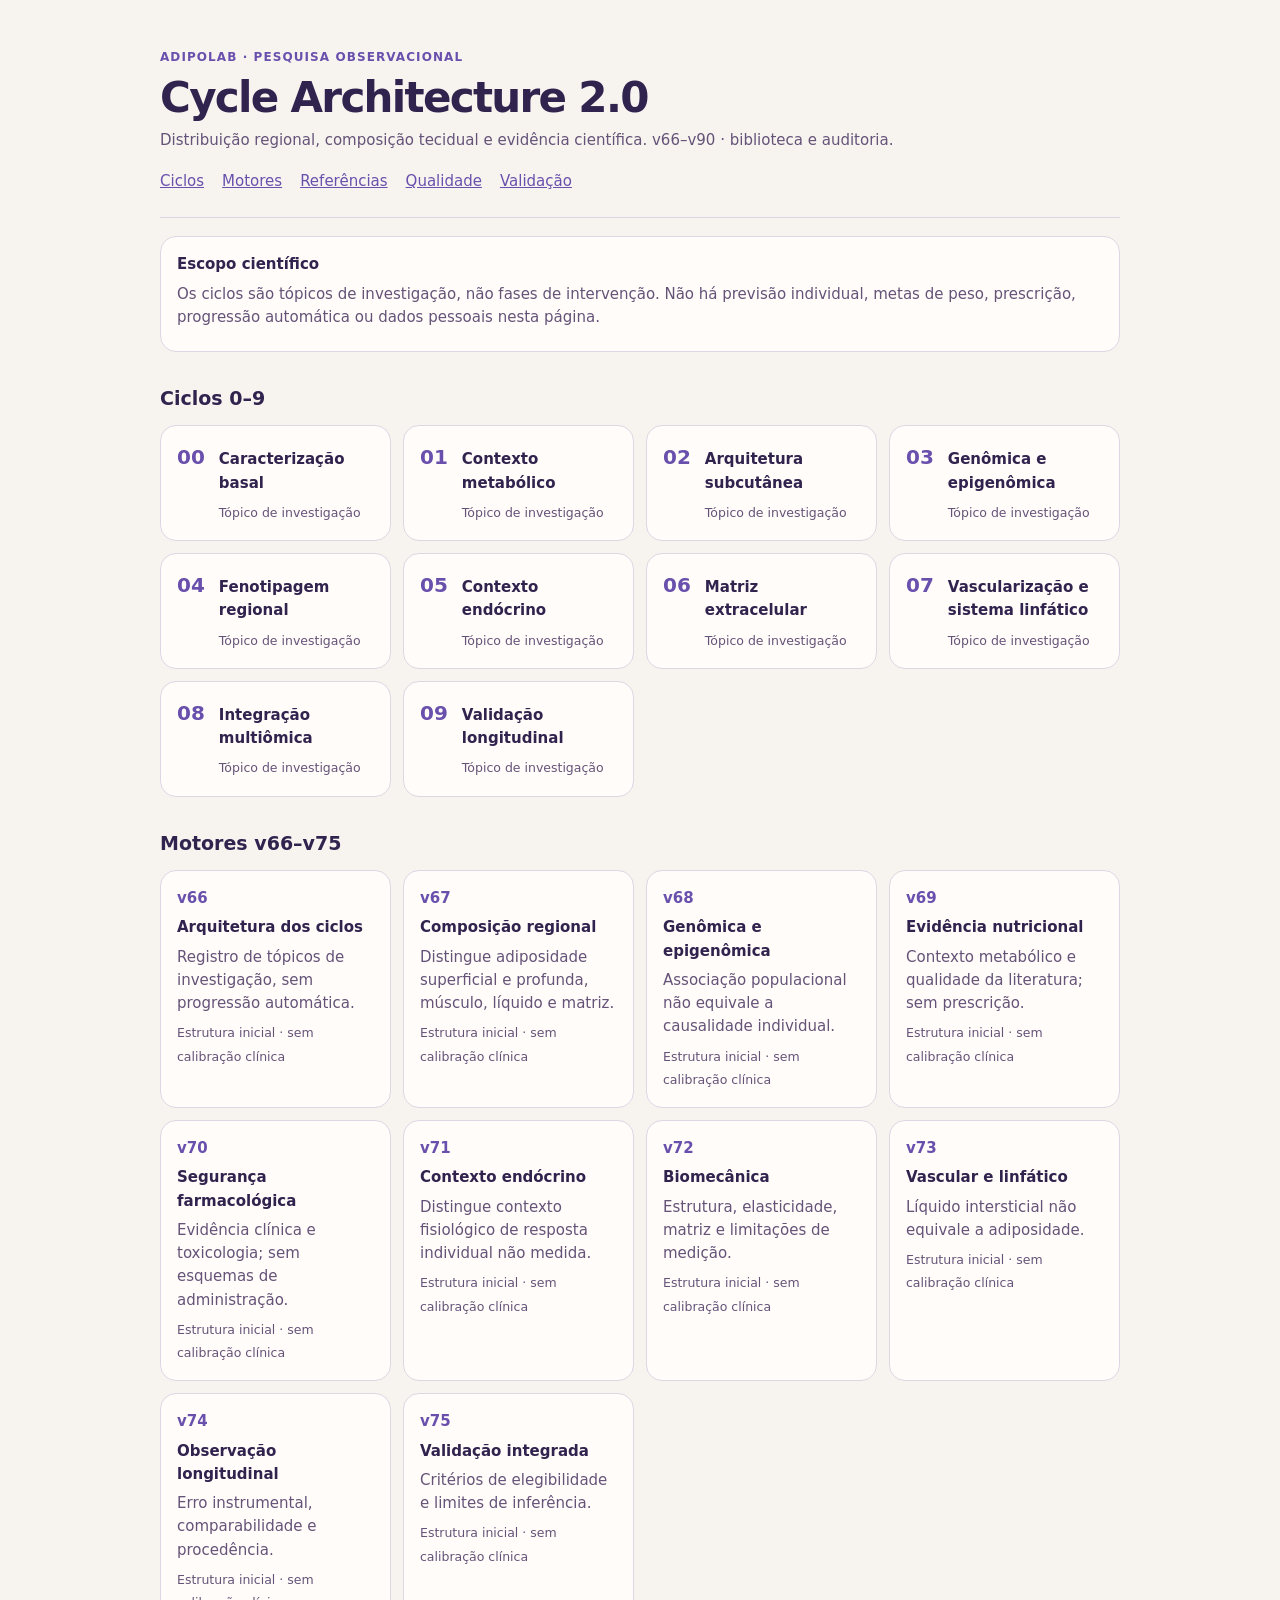
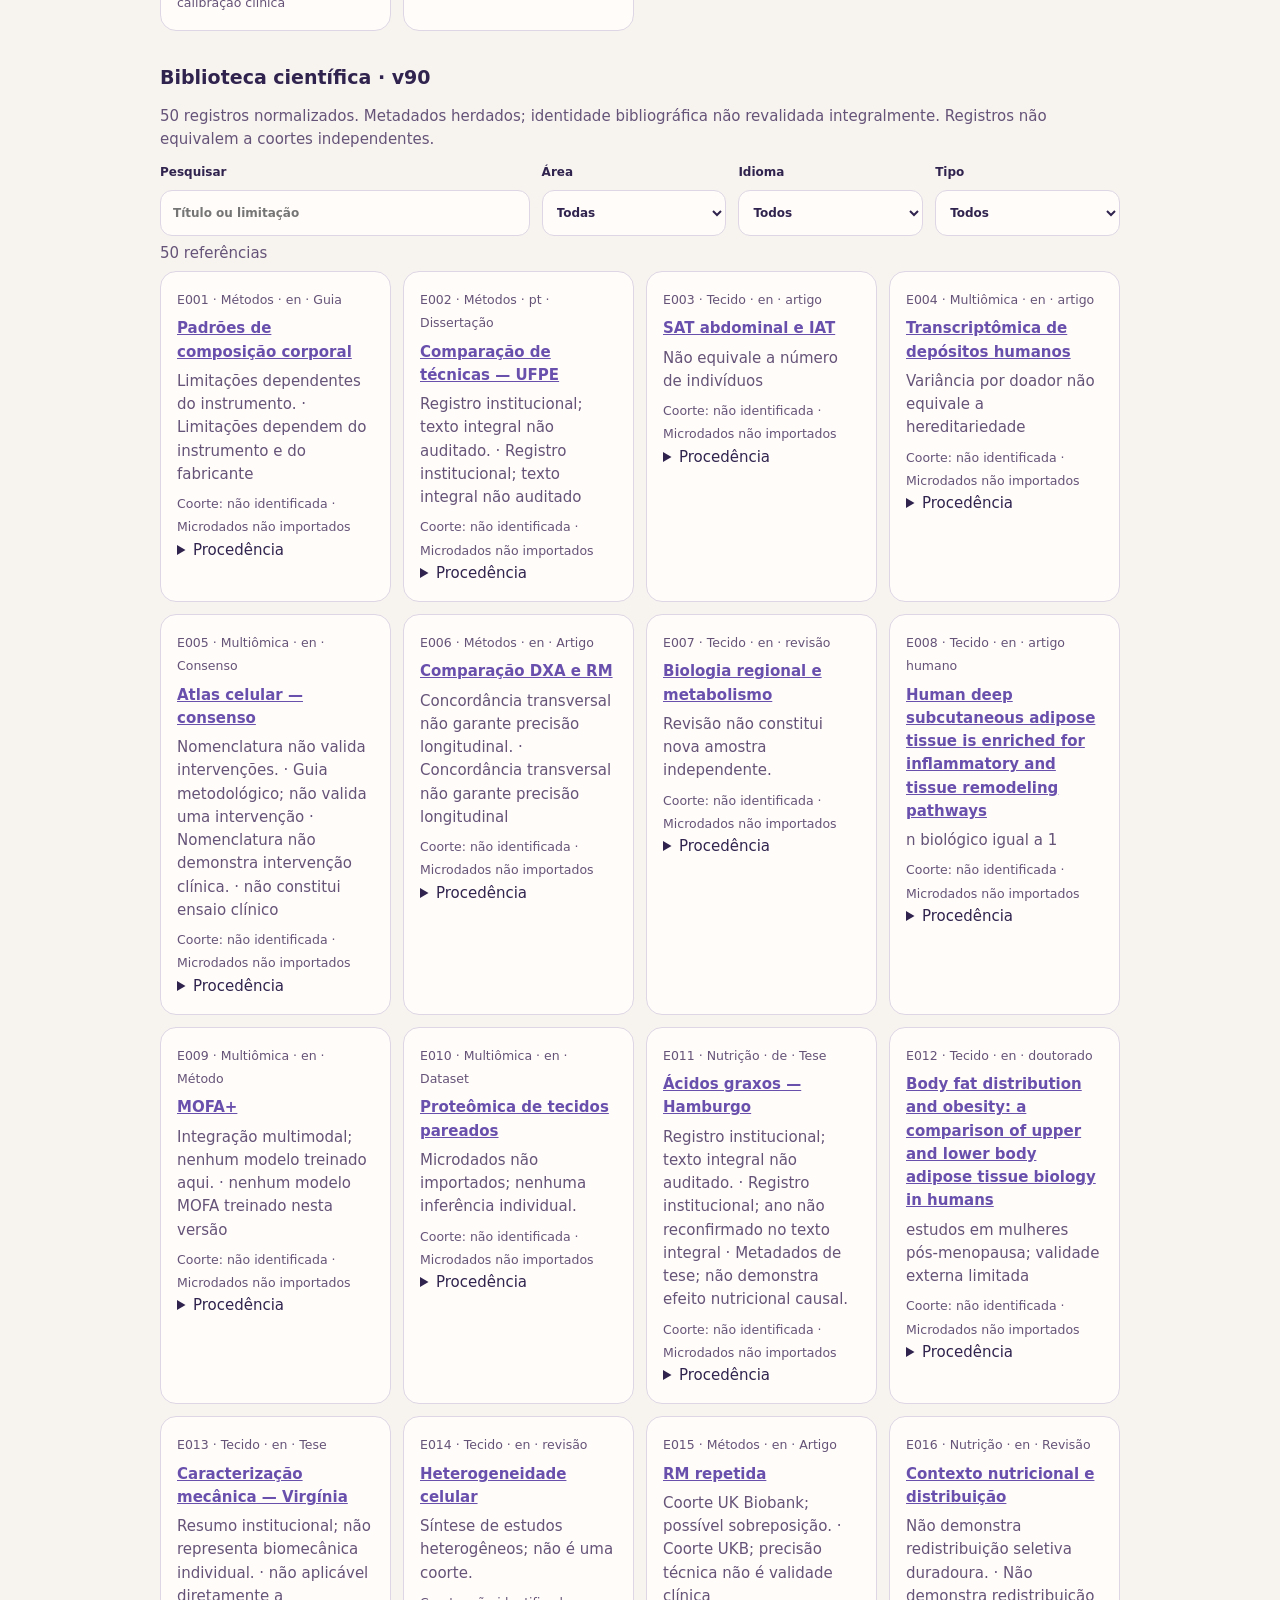
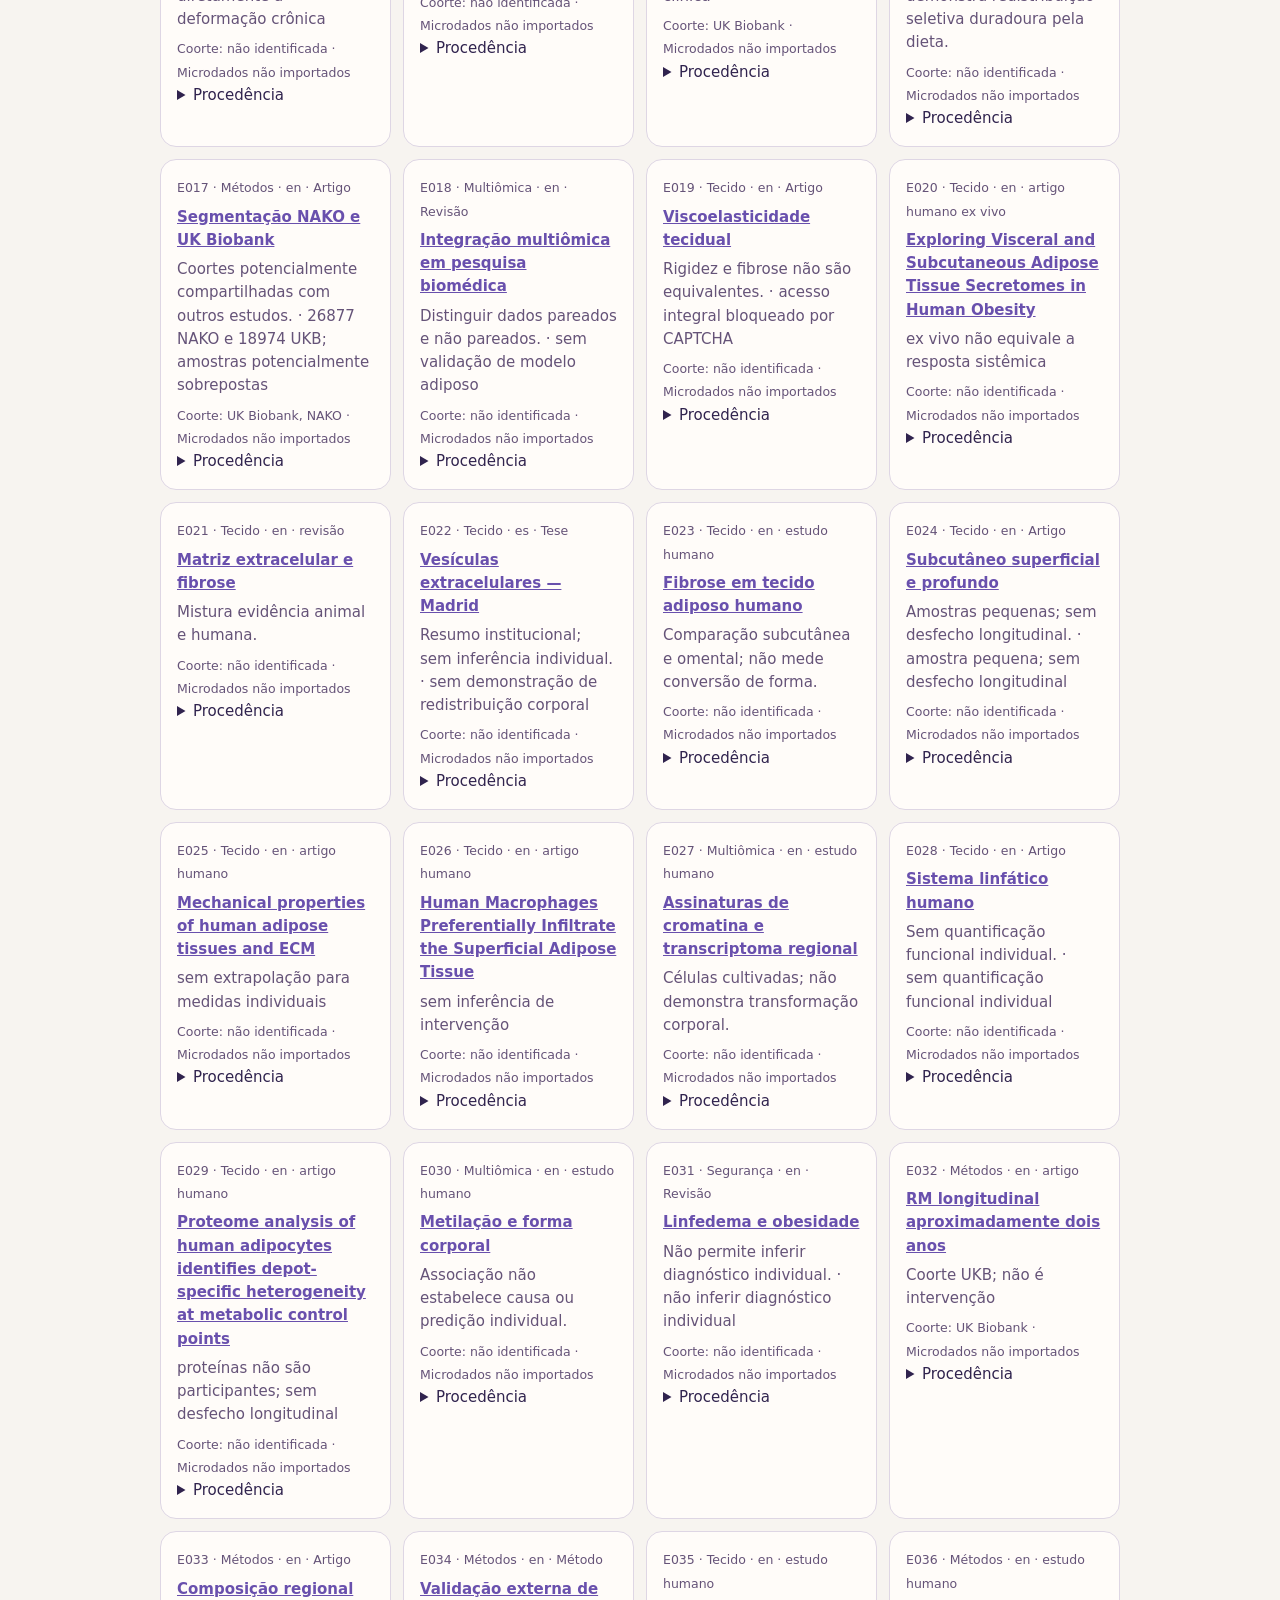
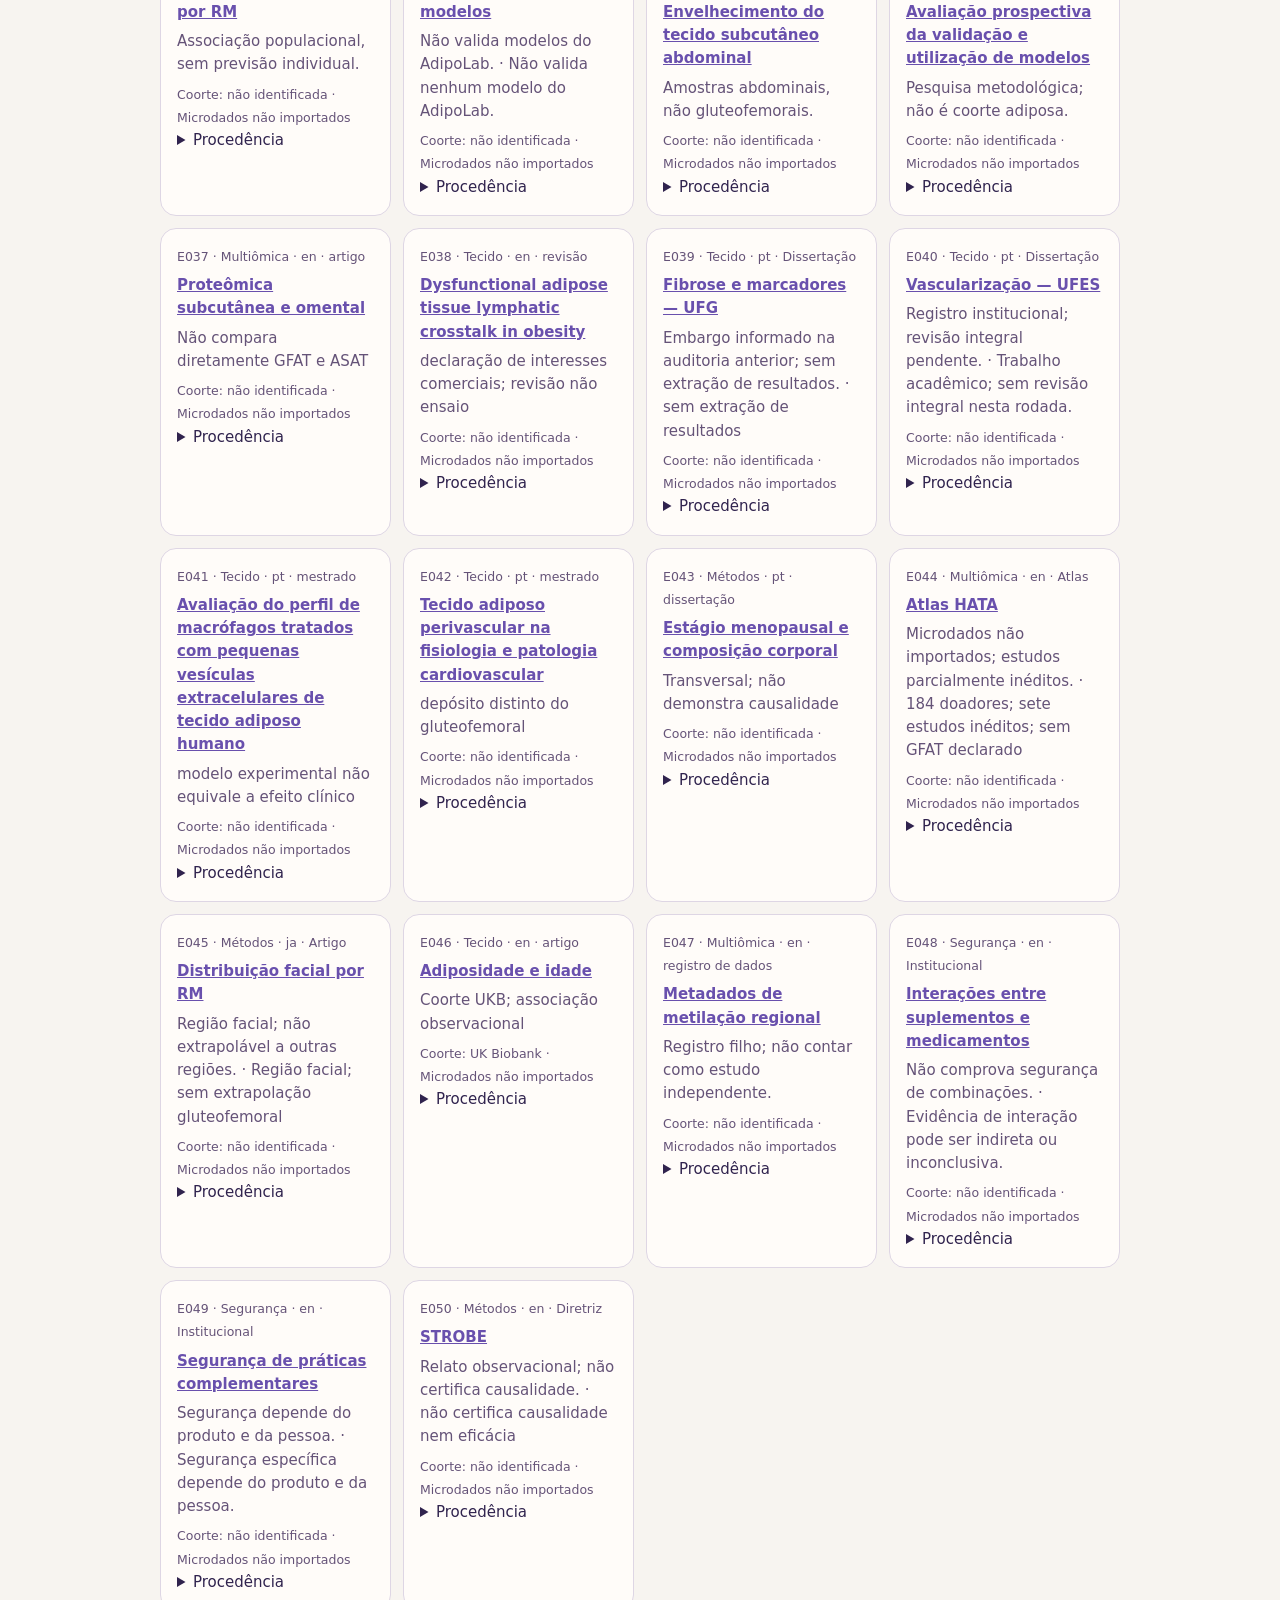
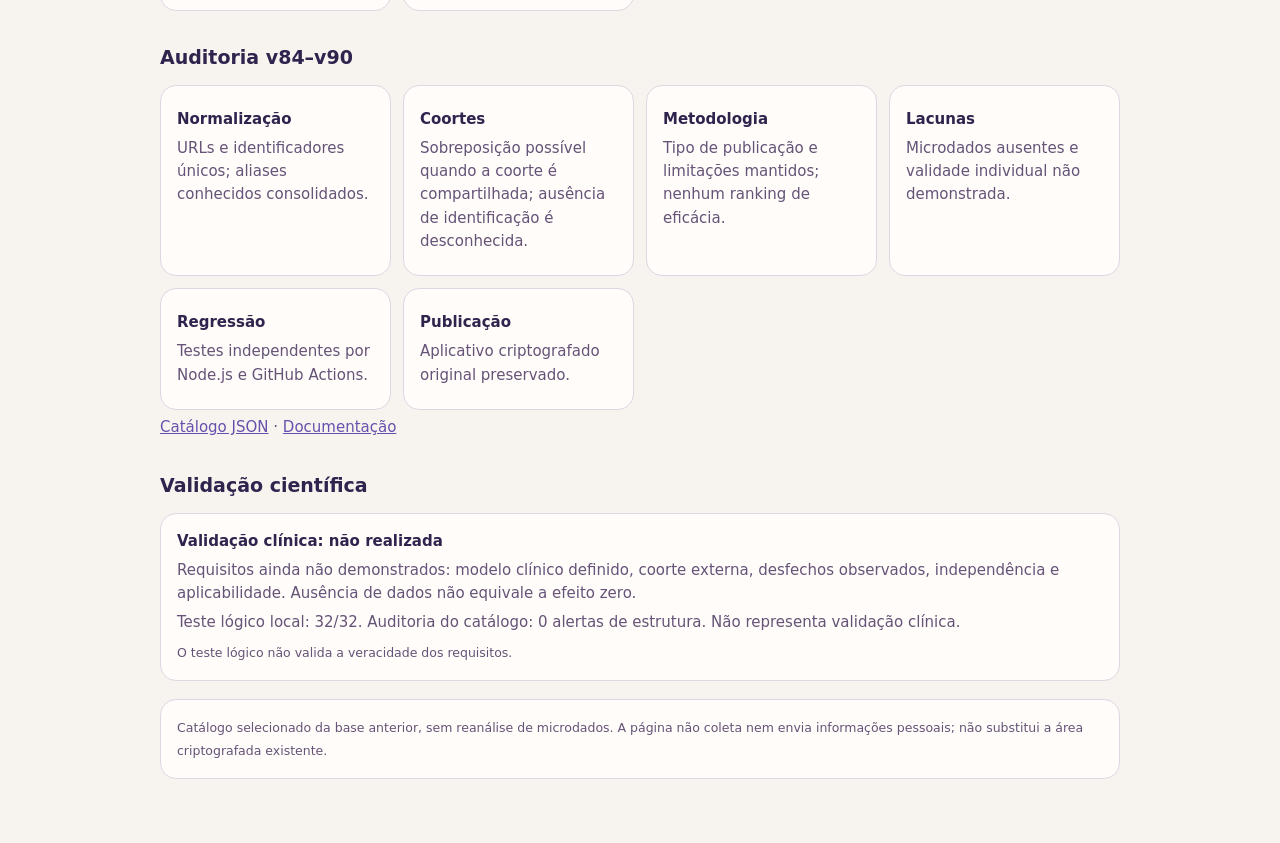
==== commit e206dc46: "Consolidate research catalog and automated quality checks v84–v90" ====
--- a/research-v75/index.html
+++ b/research-v75/index.html
@@ -1,19 +1,1031 @@
 <!doctype html>
 <html lang="pt-BR"><head><meta charset="utf-8"><meta name="viewport" content="width=device-width,initial-scale=1"><meta name="robots" content="noindex,nofollow"><meta name="referrer" content="no-referrer"><meta name="theme-color" content="#F7F4F0"><title>AdipoLab · Núcleo científico v75</title><style>
 :root{color-scheme:light dark;--bg:#f7f4f0;--surface:#fffcf9;--fg:#30234e;--muted:#655378;--line:#ded6e4;--accent:#6950ad}*{box-sizing:border-box}body{margin:0;background:var(--bg);color:var(--fg);font:15px/1.55 system-ui,sans-serif}main{max-width:1000px;margin:auto;padding:32px 20px 64px}header{padding:16px 0 24px;border-bottom:1px solid var(--line)}h1{font-size:clamp(26px,5vw,42px);letter-spacing:-.04em;line-height:1.1;margin:8px 0}h2{font-size:19px;margin:32px 0 12px}p{margin:6px 0;color:var(--muted)}small{color:var(--muted)}a{color:var(--accent)}.eyebrow{font-size:12px;font-weight:700;letter-spacing:.09em;text-transform:uppercase;color:var(--accent)}.grid{display:grid;grid-template-columns:repeat(auto-fit,minmax(230px,1fr));gap:12px}.card{border:1px solid var(--line);background:var(--surface);border-radius:16px;padding:16px}.version{color:var(--accent);font-weight:700;font-variant-numeric:tabular-nums}h3{font-size:15px;margin:6px 0}.row{display:flex;align-items:flex-start;gap:14px}.index{font-size:20px;font-weight:700;color:var(--accent);font-variant-numeric:tabular-nums}nav{display:flex;gap:18px;flex-wrap:wrap;margin-top:18px}input{width:100%;padding:12px;border:1px solid var(--line);border-radius:12px;background:var(--surface);color:var(--fg);font:inherit;margin:8px 0 14px}a:focus-visible,input:focus-visible{outline:2px solid var(--accent);outline-offset:3px}.note{padding:16px;border:1px solid var(--line);border-radius:16px;margin-top:18px;background:var(--surface)}[hidden]{display:none!important}@media(prefers-color-scheme:dark){:root{--bg:#14131b;--surface:#201e2b;--fg:#f9f3ff;--muted:#d1c4e5;--line:#484054;--accent:#cebaff}}@media(max-width:480px){main{padding:20px 14px 48px}}
- .filters{display:grid;grid-template-columns:2fr repeat(3,1fr);gap:12px;margin-top:12px}.filters label{font-size:12px;font-weight:600}.filters select{display:block;width:100%;min-height:46px;padding:10px;border:1px solid var(--line);border-radius:12px;background:var(--surface);color:var(--fg);font:inherit;margin-top:8px}.filters input{margin-bottom:0;min-height:46px}.filters select:focus-visible{outline:2px solid var(--accent);outline-offset:3px}@media(max-width:660px){.filters{grid-template-columns:1fr 1fr}.filters label:first-child{grid-column:1/-1}} </style></head><body><main><header><div class="eyebrow">AdipoLab · Pesquisa observacional</div><h1>Cycle Architecture 2.0</h1><p>Distribuição regional, composição tecidual e evidência científica. v66–v83 · biblioteca e critérios de qualidade.</p><nav aria-label="Seções"><a href="#cycles">Ciclos</a><a href="#modules">Motores</a><a href="#evidence">Referências</a><a href="#quality">Qualidade</a><a href="#validation">Validação</a></nav></header>
+ .filters{display:grid;grid-template-columns:2fr repeat(3,1fr);gap:12px;margin-top:12px}.filters label{font-size:12px;font-weight:600}.filters select{display:block;width:100%;min-height:46px;padding:10px;border:1px solid var(--line);border-radius:12px;background:var(--surface);color:var(--fg);font:inherit;margin-top:8px}.filters input{margin-bottom:0;min-height:46px}.filters select:focus-visible{outline:2px solid var(--accent);outline-offset:3px}@media(max-width:660px){.filters{grid-template-columns:1fr 1fr}.filters label:first-child{grid-column:1/-1}} </style></head><body><main><header><div class="eyebrow">AdipoLab · Pesquisa observacional</div><h1>Cycle Architecture 2.0</h1><p>Distribuição regional, composição tecidual e evidência científica. v66–v90 · biblioteca e auditoria.</p><nav aria-label="Seções"><a href="#cycles">Ciclos</a><a href="#modules">Motores</a><a href="#evidence">Referências</a><a href="#quality">Qualidade</a><a href="#validation">Validação</a></nav></header>
 <div class="note"><strong>Escopo científico</strong><p>Os ciclos são tópicos de investigação, não fases de intervenção. Não há previsão individual, metas de peso, prescrição, progressão automática ou dados pessoais nesta página.</p></div>
 <h2 id="cycles">Ciclos 0–9</h2><div class="grid"><article class="card row"><span class="index">00</span><div><h3>Caracterização basal</h3><small>Tópico de investigação</small></div></article><article class="card row"><span class="index">01</span><div><h3>Contexto metabólico</h3><small>Tópico de investigação</small></div></article><article class="card row"><span class="index">02</span><div><h3>Arquitetura subcutânea</h3><small>Tópico de investigação</small></div></article><article class="card row"><span class="index">03</span><div><h3>Genômica e epigenômica</h3><small>Tópico de investigação</small></div></article><article class="card row"><span class="index">04</span><div><h3>Fenotipagem regional</h3><small>Tópico de investigação</small></div></article><article class="card row"><span class="index">05</span><div><h3>Contexto endócrino</h3><small>Tópico de investigação</small></div></article><article class="card row"><span class="index">06</span><div><h3>Matriz extracelular</h3><small>Tópico de investigação</small></div></article><article class="card row"><span class="index">07</span><div><h3>Vascularização e sistema linfático</h3><small>Tópico de investigação</small></div></article><article class="card row"><span class="index">08</span><div><h3>Integração multiômica</h3><small>Tópico de investigação</small></div></article><article class="card row"><span class="index">09</span><div><h3>Validação longitudinal</h3><small>Tópico de investigação</small></div></article></div>
 <h2 id="modules">Motores v66–v75</h2><div class="grid"><article class="card"><span class="version">v66</span><h3>Arquitetura dos ciclos</h3><p>Registro de tópicos de investigação, sem progressão automática.</p><small>Estrutura inicial · sem calibração clínica</small></article><article class="card"><span class="version">v67</span><h3>Composição regional</h3><p>Distingue adiposidade superficial e profunda, músculo, líquido e matriz.</p><small>Estrutura inicial · sem calibração clínica</small></article><article class="card"><span class="version">v68</span><h3>Genômica e epigenômica</h3><p>Associação populacional não equivale a causalidade individual.</p><small>Estrutura inicial · sem calibração clínica</small></article><article class="card"><span class="version">v69</span><h3>Evidência nutricional</h3><p>Contexto metabólico e qualidade da literatura; sem prescrição.</p><small>Estrutura inicial · sem calibração clínica</small></article><article class="card"><span class="version">v70</span><h3>Segurança farmacológica</h3><p>Evidência clínica e toxicologia; sem esquemas de administração.</p><small>Estrutura inicial · sem calibração clínica</small></article><article class="card"><span class="version">v71</span><h3>Contexto endócrino</h3><p>Distingue contexto fisiológico de resposta individual não medida.</p><small>Estrutura inicial · sem calibração clínica</small></article><article class="card"><span class="version">v72</span><h3>Biomecânica</h3><p>Estrutura, elasticidade, matriz e limitações de medição.</p><small>Estrutura inicial · sem calibração clínica</small></article><article class="card"><span class="version">v73</span><h3>Vascular e linfático</h3><p>Líquido intersticial não equivale a adiposidade.</p><small>Estrutura inicial · sem calibração clínica</small></article><article class="card"><span class="version">v74</span><h3>Observação longitudinal</h3><p>Erro instrumental, comparabilidade e procedência.</p><small>Estrutura inicial · sem calibração clínica</small></article><article class="card"><span class="version">v75</span><h3>Validação integrada</h3><p>Critérios de elegibilidade e limites de inferência.</p><small>Estrutura inicial · sem calibração clínica</small></article></div>
-<h2 id="evidence">Biblioteca científica · v76</h2><p>Seleção de 26 referências da base anterior. Metadados herdados; não revalidados integralmente nesta rodada.</p><div class="filters"><label>Pesquisar<input type="search" id="search" placeholder="Título, assunto ou limitação"></label><label>Área<select id="topic"><option value="">Todas</option><option value="Multiômica">Multiômica</option><option value="Métodos">Métodos</option><option value="Nutrição">Nutrição</option><option value="Segurança">Segurança</option><option value="Tecido">Tecido</option></select></label><label>Idioma<select id="lang"><option value="">Todos</option><option value="de">de</option><option value="en">en</option><option value="es">es</option><option value="ja">ja</option><option value="pt">pt</option></select></label><label>Tipo<select id="type"><option value="">Todos</option><option value="Artigo">Artigo</option><option value="Atlas">Atlas</option><option value="Consenso">Consenso</option><option value="Dataset">Dataset</option><option value="Diretriz">Diretriz</option><option value="Dissertação">Dissertação</option><option value="Guia">Guia</option><option value="Institucional">Institucional</option><option value="Método">Método</option><option value="Revisão">Revisão</option><option value="Tese">Tese</option></select></label></div><p id="count" role="status" aria-live="polite">26 referências</p><div class="grid" id="refs"><article class="card" data-id="R01" data-topic="Métodos" data-lang="en" data-type="Guia"><small>R01 · Métodos · EN · Guia</small><h3><a href="https://ajcn.nutrition.org/article/S0002-9165%2826%2900092-4/fulltext" rel="noopener noreferrer">Padrões de composição corporal</a></h3><p>Limitações dependentes do instrumento.</p><small>Microdados não verificados · validação individual não demonstrada</small></article><article class="card" data-id="R02" data-topic="Métodos" data-lang="pt" data-type="Dissertação"><small>R02 · Métodos · PT · Dissertação</small><h3><a href="https://bdtd.ibict.br/vufind/Record/UFPE_2cbcfd02451a5dbf774f062ce1d34691" rel="noopener noreferrer">Comparação de técnicas — UFPE</a></h3><p>Registro institucional; texto integral não auditado.</p><small>Microdados não verificados · validação individual não demonstrada</small></article><article class="card" data-id="R03" data-topic="Multiômica" data-lang="en" data-type="Método"><small>R03 · Multiômica · EN · Método</small><h3><a href="https://doi.org/10.1186/s13059-020-02015-1" rel="noopener noreferrer">MOFA+</a></h3><p>Integração multimodal; nenhum modelo treinado aqui.</p><small>Microdados não verificados · validação individual não demonstrada</small></article><article class="card" data-id="R04" data-topic="Multiômica" data-lang="en" data-type="Consenso"><small>R04 · Multiômica · EN · Consenso</small><h3><a href="https://doi.org/10.1038/s42255-025-01296-9" rel="noopener noreferrer">Atlas celular — consenso</a></h3><p>Nomenclatura não valida intervenções.</p><small>Microdados não verificados · validação individual não demonstrada</small></article><article class="card" data-id="R05" data-topic="Métodos" data-lang="en" data-type="Artigo"><small>R05 · Métodos · EN · Artigo</small><h3><a href="https://www.nature.com/articles/s43856-026-01440-w" rel="noopener noreferrer">Comparação DXA e RM</a></h3><p>Concordância transversal não garante precisão longitudinal.</p><small>Microdados não verificados · validação individual não demonstrada</small></article><article class="card" data-id="R06" data-topic="Métodos" data-lang="en" data-type="Artigo"><small>R06 · Métodos · EN · Artigo</small><h3><a href="https://pmc.ncbi.nlm.nih.gov/articles/PMC13013200" rel="noopener noreferrer">RM repetida</a></h3><p>Coorte UK Biobank; possível sobreposição.</p><small>Microdados não verificados · validação individual não demonstrada</small></article><article class="card" data-id="R07" data-topic="Métodos" data-lang="en" data-type="Artigo"><small>R07 · Métodos · EN · Artigo</small><h3><a href="https://pmc.ncbi.nlm.nih.gov/articles/PMC13526011" rel="noopener noreferrer">Segmentação NAKO e UK Biobank</a></h3><p>Coortes potencialmente compartilhadas com outros estudos.</p><small>Microdados não verificados · validação individual não demonstrada</small></article><article class="card" data-id="R08" data-topic="Multiômica" data-lang="en" data-type="Revisão"><small>R08 · Multiômica · EN · Revisão</small><h3><a href="https://pmc.ncbi.nlm.nih.gov/articles/PMC7701361" rel="noopener noreferrer">Integração multiômica em pesquisa biomédica</a></h3><p>Distinguir dados pareados e não pareados.</p><small>Microdados não verificados · validação individual não demonstrada</small></article><article class="card" data-id="R09" data-topic="Tecido" data-lang="en" data-type="Tese"><small>R09 · Tecido · EN · Tese</small><h3><a href="https://libraetd.lib.virginia.edu/public_view/4b29b666b" rel="noopener noreferrer">Caracterização mecânica — Virgínia</a></h3><p>Resumo institucional; não representa biomecânica individual.</p><small>Microdados não verificados · validação individual não demonstrada</small></article><article class="card" data-id="R10" data-topic="Tecido" data-lang="en" data-type="Artigo"><small>R10 · Tecido · EN · Artigo</small><h3><a href="https://pmc.ncbi.nlm.nih.gov/articles/PMC7876417" rel="noopener noreferrer">Viscoelasticidade tecidual</a></h3><p>Rigidez e fibrose não são equivalentes.</p><small>Microdados não verificados · validação individual não demonstrada</small></article><article class="card" data-id="R11" data-topic="Tecido" data-lang="pt" data-type="Dissertação"><small>R11 · Tecido · PT · Dissertação</small><h3><a href="https://repositorio.bc.ufg.br/tede/handle/tede/16020" rel="noopener noreferrer">Fibrose e marcadores — UFG</a></h3><p>Embargo informado na auditoria anterior; sem extração de resultados.</p><small>Microdados não verificados · validação individual não demonstrada</small></article><article class="card" data-id="R12" data-topic="Tecido" data-lang="pt" data-type="Dissertação"><small>R12 · Tecido · PT · Dissertação</small><h3><a href="https://repositorio.ufes.br/handle/10/5744" rel="noopener noreferrer">Vascularização — UFES</a></h3><p>Registro institucional; revisão integral pendente.</p><small>Microdados não verificados · validação individual não demonstrada</small></article><article class="card" data-id="R13" data-topic="Tecido" data-lang="en" data-type="Artigo"><small>R13 · Tecido · EN · Artigo</small><h3><a href="https://pubmed.ncbi.nlm.nih.gov/31776824" rel="noopener noreferrer">Sistema linfático humano</a></h3><p>Sem quantificação funcional individual.</p><small>Microdados não verificados · validação individual não demonstrada</small></article><article class="card" data-id="R14" data-topic="Segurança" data-lang="en" data-type="Revisão"><small>R14 · Segurança · EN · Revisão</small><h3><a href="https://pubmed.ncbi.nlm.nih.gov/35074795" rel="noopener noreferrer">Linfedema e obesidade</a></h3><p>Não permite inferir diagnóstico individual.</p><small>Microdados não verificados · validação individual não demonstrada</small></article><article class="card" data-id="R15" data-topic="Segurança" data-lang="en" data-type="Institucional"><small>R15 · Segurança · EN · Institucional</small><h3><a href="https://www.nccih.nih.gov/health/providers/digest/herb-drug-interactions" rel="noopener noreferrer">Interações entre suplementos e medicamentos</a></h3><p>Não comprova segurança de combinações.</p><small>Microdados não verificados · validação individual não demonstrada</small></article><article class="card" data-id="R16" data-topic="Segurança" data-lang="en" data-type="Institucional"><small>R16 · Segurança · EN · Institucional</small><h3><a href="https://www.nccih.nih.gov/health/safety" rel="noopener noreferrer">Segurança de práticas complementares</a></h3><p>Segurança depende do produto e da pessoa.</p><small>Microdados não verificados · validação individual não demonstrada</small></article><article class="card" data-id="R17" data-topic="Métodos" data-lang="en" data-type="Método"><small>R17 · Métodos · EN · Método</small><h3><a href="https://pubmed.ncbi.nlm.nih.gov/38729274" rel="noopener noreferrer">Validação externa de modelos</a></h3><p>Não valida modelos do AdipoLab.</p><small>Microdados não verificados · validação individual não demonstrada</small></article><article class="card" data-id="R18" data-topic="Métodos" data-lang="en" data-type="Diretriz"><small>R18 · Métodos · EN · Diretriz</small><h3><a href="https://www.strobe-statement.org/" rel="noopener noreferrer">STROBE</a></h3><p>Relato observacional; não certifica causalidade.</p><small>Microdados não verificados · validação individual não demonstrada</small></article><article class="card" data-id="R19" data-topic="Nutrição" data-lang="de" data-type="Tese"><small>R19 · Nutrição · DE · Tese</small><h3><a href="https://ediss.sub.uni-hamburg.de/handle/ediss/5777" rel="noopener noreferrer">Ácidos graxos — Hamburgo</a></h3><p>Registro institucional; texto integral não auditado.</p><small>Microdados não verificados · validação individual não demonstrada</small></article><article class="card" data-id="R20" data-topic="Métodos" data-lang="ja" data-type="Artigo"><small>R20 · Métodos · JA · Artigo</small><h3><a href="https://www.jstage.jst.go.jp/article/sccj1979/38/2/38_2_125/_article/-char/ja" rel="noopener noreferrer">Distribuição facial por RM</a></h3><p>Região facial; não extrapolável a outras regiões.</p><small>Microdados não verificados · validação individual não demonstrada</small></article><article class="card" data-id="R21" data-topic="Tecido" data-lang="es" data-type="Tese"><small>R21 · Tecido · ES · Tese</small><h3><a href="https://produccioncientifica.ucm.es/documentos/63bc334b3035a915c707ca2b" rel="noopener noreferrer">Vesículas extracelulares — Madrid</a></h3><p>Resumo institucional; sem inferência individual.</p><small>Microdados não verificados · validação individual não demonstrada</small></article><article class="card" data-id="R22" data-topic="Multiômica" data-lang="en" data-type="Atlas"><small>R22 · Multiômica · EN · Atlas</small><h3><a href="https://www.celltype.info/project/1089" rel="noopener noreferrer">Atlas HATA</a></h3><p>Microdados não importados; estudos parcialmente inéditos.</p><small>Microdados não verificados · validação individual não demonstrada</small></article><article class="card" data-id="R23" data-topic="Nutrição" data-lang="en" data-type="Revisão"><small>R23 · Nutrição · EN · Revisão</small><h3><a href="https://pmc.ncbi.nlm.nih.gov/articles/PMC13341497" rel="noopener noreferrer">Contexto nutricional e distribuição</a></h3><p>Não demonstra redistribuição seletiva duradoura.</p><small>Microdados não verificados · validação individual não demonstrada</small></article><article class="card" data-id="R24" data-topic="Métodos" data-lang="en" data-type="Artigo"><small>R24 · Métodos · EN · Artigo</small><h3><a href="https://pubmed.ncbi.nlm.nih.gov/35773277/" rel="noopener noreferrer">Composição regional por RM</a></h3><p>Associação populacional, sem previsão individual.</p><small>Microdados não verificados · validação individual não demonstrada</small></article><article class="card" data-id="R25" data-topic="Tecido" data-lang="en" data-type="Artigo"><small>R25 · Tecido · EN · Artigo</small><h3><a href="https://pubmed.ncbi.nlm.nih.gov/23512827/" rel="noopener noreferrer">Subcutâneo superficial e profundo</a></h3><p>Amostras pequenas; sem desfecho longitudinal.</p><small>Microdados não verificados · validação individual não demonstrada</small></article><article class="card" data-id="R26" data-topic="Multiômica" data-lang="en" data-type="Dataset"><small>R26 · Multiômica · EN · Dataset</small><h3><a href="https://doi.org/10.6069/sq0n-1x32" rel="noopener noreferrer">Proteômica de tecidos pareados</a></h3><p>Microdados não importados; nenhuma inferência individual.</p><small>Microdados não verificados · validação individual não demonstrada</small></article></div><p id="empty" hidden>Nenhuma referência corresponde aos filtros.</p>
-<h2 id="quality">Qualidade e integração · v77–v83</h2><div class="grid">
-<article class="card"><span class="version">v77</span><h3>Contexto nutricional</h3><p>Classificar tipo de estudo e distinguir exposição observada de prescrição.</p><small>Critério metodológico; não motor fisiológico</small></article><article class="card"><span class="version">v78</span><h3>Anatomia regional</h3><p>Não equiparar regiões anatômicas diferentes.</p><small>Critério metodológico; não motor fisiológico</small></article><article class="card"><span class="version">v79</span><h3>Composição tecidual</h3><p>Gordura, músculo, água e matriz são entidades distintas.</p><small>Critério metodológico; não motor fisiológico</small></article><article class="card"><span class="version">v80</span><h3>Avaliação longitudinal</h3><p>Registrar método e unidade do estudo; correlação não equivale a concordância.</p><small>Critério metodológico; não motor fisiológico</small></article><article class="card"><span class="version">v81</span><h3>Qualidade de medição</h3><p>Distinguir precisão, viés, repetibilidade e validade externa.</p><small>Critério metodológico; não motor fisiológico</small></article><article class="card"><span class="version">v82</span><h3>Integração multiômica</h3><p>Identificar doador e coorte; não somar amostras potencialmente sobrepostas.</p><small>Critério metodológico; não motor fisiológico</small></article><article class="card"><span class="version">v83</span><h3>Auditoria</h3><p>Preservar lacunas e não transformar ausência de evidência em efeito nulo.</p><small>Critério metodológico; não motor fisiológico</small></article></div><div class="note"><strong>Coortes e referências</strong><p>Um artigo, um atlas e seu registro de dados podem representar a mesma população. Contagem de referências não é contagem de coortes independentes. Não somamos participantes entre estudos.</p></div><h2 id="validation">Validação científica</h2><div class="card"><strong>Validação clínica: não realizada</strong><p>Requisitos ainda não demonstrados: modelo clínico definido, coorte externa, desfechos observados, independência e aplicabilidade. Ausência de dados não equivale a efeito zero.</p><p id="checks">Verificação de software: aguardando JavaScript.</p><small>O teste lógico não valida a veracidade dos requisitos.</small></div>
-<footer class="note"><small>Catálogo selecionado da base anterior, sem reanálise de microdados. A página não coleta nem envia informações pessoais; não substitui a área criptografada existente.</small></footer></main><script>
-"use strict";function gate(v){return Array.isArray(v)&&v.length===5&&v.every(x=>x===true)}
-const evidence=[{"id":"R01","title":"Padrões de composição corporal","topic":"Métodos","lang":"en","type":"Guia","url":"https://ajcn.nutrition.org/article/S0002-9165%2826%2900092-4/fulltext","limit":"Limitações dependentes do instrumento.","source":"Catálogo e revisões anteriores","rawVerified":false,"clinicalValidated":false},{"id":"R02","title":"Comparação de técnicas — UFPE","topic":"Métodos","lang":"pt","type":"Dissertação","url":"https://bdtd.ibict.br/vufind/Record/UFPE_2cbcfd02451a5dbf774f062ce1d34691","limit":"Registro institucional; texto integral não auditado.","source":"Catálogo e revisões anteriores","rawVerified":false,"clinicalValidated":false},{"id":"R03","title":"MOFA+","topic":"Multiômica","lang":"en","type":"Método","url":"https://doi.org/10.1186/s13059-020-02015-1","limit":"Integração multimodal; nenhum modelo treinado aqui.","source":"Catálogo e revisões anteriores","rawVerified":false,"clinicalValidated":false},{"id":"R04","title":"Atlas celular — consenso","topic":"Multiômica","lang":"en","type":"Consenso","url":"https://doi.org/10.1038/s42255-025-01296-9","limit":"Nomenclatura não valida intervenções.","source":"Catálogo e revisões anteriores","rawVerified":false,"clinicalValidated":false},{"id":"R05","title":"Comparação DXA e RM","topic":"Métodos","lang":"en","type":"Artigo","url":"https://www.nature.com/articles/s43856-026-01440-w","limit":"Concordância transversal não garante precisão longitudinal.","source":"Catálogo e revisões anteriores","rawVerified":false,"clinicalValidated":false},{"id":"R06","title":"RM repetida","topic":"Métodos","lang":"en","type":"Artigo","url":"https://pmc.ncbi.nlm.nih.gov/articles/PMC13013200","limit":"Coorte UK Biobank; possível sobreposição.","source":"Catálogo e revisões anteriores","rawVerified":false,"clinicalValidated":false},{"id":"R07","title":"Segmentação NAKO e UK Biobank","topic":"Métodos","lang":"en","type":"Artigo","url":"https://pmc.ncbi.nlm.nih.gov/articles/PMC13526011","limit":"Coortes potencialmente compartilhadas com outros estudos.","source":"Catálogo e revisões anteriores","rawVerified":false,"clinicalValidated":false},{"id":"R08","title":"Integração multiômica em pesquisa biomédica","topic":"Multiômica","lang":"en","type":"Revisão","url":"https://pmc.ncbi.nlm.nih.gov/articles/PMC7701361","limit":"Distinguir dados pareados e não pareados.","source":"Catálogo e revisões anteriores","rawVerified":false,"clinicalValidated":false},{"id":"R09","title":"Caracterização mecânica — Virgínia","topic":"Tecido","lang":"en","type":"Tese","url":"https://libraetd.lib.virginia.edu/public_view/4b29b666b","limit":"Resumo institucional; não representa biomecânica individual.","source":"Catálogo e revisões anteriores","rawVerified":false,"clinicalValidated":false},{"id":"R10","title":"Viscoelasticidade tecidual","topic":"Tecido","lang":"en","type":"Artigo","url":"https://pmc.ncbi.nlm.nih.gov/articles/PMC7876417","limit":"Rigidez e fibrose não são equivalentes.","source":"Catálogo e revisões anteriores","rawVerified":false,"clinicalValidated":false},{"id":"R11","title":"Fibrose e marcadores — UFG","topic":"Tecido","lang":"pt","type":"Dissertação","url":"https://repositorio.bc.ufg.br/tede/handle/tede/16020","limit":"Embargo informado na auditoria anterior; sem extração de resultados.","source":"Catálogo e revisões anteriores","rawVerified":false,"clinicalValidated":false},{"id":"R12","title":"Vascularização — UFES","topic":"Tecido","lang":"pt","type":"Dissertação","url":"https://repositorio.ufes.br/handle/10/5744","limit":"Registro institucional; revisão integral pendente.","source":"Catálogo e revisões anteriores","rawVerified":false,"clinicalValidated":false},{"id":"R13","title":"Sistema linfático humano","topic":"Tecido","lang":"en","type":"Artigo","url":"https://pubmed.ncbi.nlm.nih.gov/31776824","limit":"Sem quantificação funcional individual.","source":"Catálogo e revisões anteriores","rawVerified":false,"clinicalValidated":false},{"id":"R14","title":"Linfedema e obesidade","topic":"Segurança","lang":"en","type":"Revisão","url":"https://pubmed.ncbi.nlm.nih.gov/35074795","limit":"Não permite inferir diagnóstico individual.","source":"Catálogo e revisões anteriores","rawVerified":false,"clinicalValidated":false},{"id":"R15","title":"Interações entre suplementos e medicamentos","topic":"Segurança","lang":"en","type":"Institucional","url":"https://www.nccih.nih.gov/health/providers/digest/herb-drug-interactions","limit":"Não comprova segurança de combinações.","source":"Catálogo e revisões anteriores","rawVerified":false,"clinicalValidated":false},{"id":"R16","title":"Segurança de práticas complementares","topic":"Segurança","lang":"en","type":"Institucional","url":"https://www.nccih.nih.gov/health/safety","limit":"Segurança depende do produto e da pessoa.","source":"Catálogo e revisões anteriores","rawVerified":false,"clinicalValidated":false},{"id":"R17","title":"Validação externa de modelos","topic":"Métodos","lang":"en","type":"Método","url":"https://pubmed.ncbi.nlm.nih.gov/38729274","limit":"Não valida modelos do AdipoLab.","source":"Catálogo e revisões anteriores","rawVerified":false,"clinicalValidated":false},{"id":"R18","title":"STROBE","topic":"Métodos","lang":"en","type":"Diretriz","url":"https://www.strobe-statement.org/","limit":"Relato observacional; não certifica causalidade.","source":"Catálogo e revisões anteriores","rawVerified":false,"clinicalValidated":false},{"id":"R19","title":"Ácidos graxos — Hamburgo","topic":"Nutrição","lang":"de","type":"Tese","url":"https://ediss.sub.uni-hamburg.de/handle/ediss/5777","limit":"Registro institucional; texto integral não auditado.","source":"Catálogo e revisões anteriores","rawVerified":false,"clinicalValidated":false},{"id":"R20","title":"Distribuição facial por RM","topic":"Métodos","lang":"ja","type":"Artigo","url":"https://www.jstage.jst.go.jp/article/sccj1979/38/2/38_2_125/_article/-char/ja","limit":"Região facial; não extrapolável a outras regiões.","source":"Catálogo e revisões anteriores","rawVerified":false,"clinicalValidated":false},{"id":"R21","title":"Vesículas extracelulares — Madrid","topic":"Tecido","lang":"es","type":"Tese","url":"https://produccioncientifica.ucm.es/documentos/63bc334b3035a915c707ca2b","limit":"Resumo institucional; sem inferência individual.","source":"Catálogo e revisões anteriores","rawVerified":false,"clinicalValidated":false},{"id":"R22","title":"Atlas HATA","topic":"Multiômica","lang":"en","type":"Atlas","url":"https://www.celltype.info/project/1089","limit":"Microdados não importados; estudos parcialmente inéditos.","source":"Catálogo e revisões anteriores","rawVerified":false,"clinicalValidated":false},{"id":"R23","title":"Contexto nutricional e distribuição","topic":"Nutrição","lang":"en","type":"Revisão","url":"https://pmc.ncbi.nlm.nih.gov/articles/PMC13341497","limit":"Não demonstra redistribuição seletiva duradoura.","source":"Catálogo e revisões anteriores","rawVerified":false,"clinicalValidated":false},{"id":"R24","title":"Composição regional por RM","topic":"Métodos","lang":"en","type":"Artigo","url":"https://pubmed.ncbi.nlm.nih.gov/35773277/","limit":"Associação populacional, sem previsão individual.","source":"Catálogo e revisões anteriores","rawVerified":false,"clinicalValidated":false},{"id":"R25","title":"Subcutâneo superficial e profundo","topic":"Tecido","lang":"en","type":"Artigo","url":"https://pubmed.ncbi.nlm.nih.gov/23512827/","limit":"Amostras pequenas; sem desfecho longitudinal.","source":"Catálogo e revisões anteriores","rawVerified":false,"clinicalValidated":false},{"id":"R26","title":"Proteômica de tecidos pareados","topic":"Multiômica","lang":"en","type":"Dataset","url":"https://doi.org/10.6069/sq0n-1x32","limit":"Microdados não importados; nenhuma inferência individual.","source":"Catálogo e revisões anteriores","rawVerified":false,"clinicalValidated":false}];
-const norm=s=>s.normalize("NFD").replace(/[\u0300-\u036f]/g,"").toLowerCase().trim();
-const filter=(rows,q,topic,lang,type)=>rows.filter(r=>(!topic||r.topic===topic)&&(!lang||r.lang===lang)&&(!type||r.type===type)&&norm([r.title,r.limit,r.topic,r.type,r.id].join(" ")).includes(norm(q)));
-const search=document.getElementById("search"),cards=[...document.querySelectorAll("#refs article")],count=document.getElementById("count"),topic=document.getElementById("topic"),lang=document.getElementById("lang"),type=document.getElementById("type");
-function refresh(){const matches=new Set(filter(evidence,search.value,topic.value,lang.value,type.value).map(r=>r.id));for(const c of cards)c.hidden=!matches.has(c.dataset.id);count.textContent=matches.size+" referências";document.getElementById("empty").hidden=matches.size!==0;}search.addEventListener("input",refresh);for(const c of [topic,lang,type])c.addEventListener("change",refresh);
-const results=[];for(let i=0;i<32;i++)results.push(gate(Array.from({length:5},(_,j)=>Boolean(i&(1<<j))))===(i===31));for(const x of [null,undefined,[],[true,true,true,true,"true"],[true,true,true,true,1],[true,true,true,true,null],{length:5},[true,true,true,true,true,true]])results.push(!gate(x));document.getElementById("checks").textContent="Verificações lógicas: "+results.filter(Boolean).length+"/"+results.length+" (software, não evidência clínica).";
-</script></body></html>+<h2 id="evidence">Biblioteca científica · v90</h2><p>50 registros normalizados. Metadados herdados; identidade bibliográfica não revalidada integralmente. Registros não equivalem a coortes independentes.</p><div class="filters"><label>Pesquisar<input type="search" id="search" placeholder="Título ou limitação"></label><label>Área<select id="topic"><option value="">Todas</option><option value="Multiômica">Multiômica</option><option value="Métodos">Métodos</option><option value="Nutrição">Nutrição</option><option value="Segurança">Segurança</option><option value="Tecido">Tecido</option></select></label><label>Idioma<select id="lang"><option value="">Todos</option><option value="de">de</option><option value="en">en</option><option value="es">es</option><option value="ja">ja</option><option value="pt">pt</option></select></label><label>Tipo<select id="type"><option value="">Todos</option><option value="Artigo">Artigo</option><option value="Atlas">Atlas</option><option value="Consenso">Consenso</option><option value="Dataset">Dataset</option><option value="Diretriz">Diretriz</option><option value="Dissertação">Dissertação</option><option value="Guia">Guia</option><option value="Institucional">Institucional</option><option value="Método">Método</option><option value="Revisão">Revisão</option><option value="Tese">Tese</option><option value="artigo">artigo</option><option value="artigo humano">artigo humano</option><option value="artigo humano ex vivo">artigo humano ex vivo</option><option value="dissertação">dissertação</option><option value="doutorado">doutorado</option><option value="estudo humano">estudo humano</option><option value="mestrado">mestrado</option><option value="registro de dados">registro de dados</option><option value="revisão">revisão</option></select></label></div><p id="count" role="status" aria-live="polite">50 referências</p><div class="grid" id="refs"><article class="card" data-id="E001"><small>E001 · Métodos · en · Guia</small><h3><a href="https://ajcn.nutrition.org/article/S0002-9165%2826%2900092-4/fulltext" rel="noopener noreferrer">Padrões de composição corporal</a></h3><p>Limitações dependentes do instrumento. · Limitações dependem do instrumento e do fabricante</p><small>Coorte: não identificada · Microdados não importados</small><details><summary>Procedência</summary><p>v83:R01; v51.csv:E09</p></details></article><article class="card" data-id="E002"><small>E002 · Métodos · pt · Dissertação</small><h3><a href="https://bdtd.ibict.br/vufind/Record/UFPE_2cbcfd02451a5dbf774f062ce1d34691" rel="noopener noreferrer">Comparação de técnicas — UFPE</a></h3><p>Registro institucional; texto integral não auditado. · Registro institucional; texto integral não auditado</p><small>Coorte: não identificada · Microdados não importados</small><details><summary>Procedência</summary><p>v83:R02; v51.csv:E13</p></details></article><article class="card" data-id="E003"><small>E003 · Tecido · en · artigo</small><h3><a href="https://doi.org/10.1038/s41467-026-75426-6" rel="noopener noreferrer">SAT abdominal e IAT</a></h3><p>Não equivale a número de indivíduos</p><small>Coorte: não identificada · Microdados não importados</small><details><summary>Procedência</summary><p>v51.csv:E03</p></details></article><article class="card" data-id="E004"><small>E004 · Multiômica · en · artigo</small><h3><a href="https://doi.org/10.1038/s41467-026-76065-7" rel="noopener noreferrer">Transcriptômica de depósitos humanos</a></h3><p>Variância por doador não equivale a hereditariedade</p><small>Coorte: não identificada · Microdados não importados</small><details><summary>Procedência</summary><p>v51.csv:E01</p></details></article><article class="card" data-id="E005"><small>E005 · Multiômica · en · Consenso</small><h3><a href="https://doi.org/10.1038/s42255-025-01296-9" rel="noopener noreferrer">Atlas celular — consenso</a></h3><p>Nomenclatura não valida intervenções. · Guia metodológico; não valida uma intervenção · Nomenclatura não demonstra intervenção clínica. · não constitui ensaio clínico</p><small>Coorte: não identificada · Microdados não importados</small><details><summary>Procedência</summary><p>v83:R04; v51.csv:E15; v53_v58.csv:E001; v59_v65.csv:E04</p></details></article><article class="card" data-id="E006"><small>E006 · Métodos · en · Artigo</small><h3><a href="https://doi.org/10.1038/s43856-026-01440-w" rel="noopener noreferrer">Comparação DXA e RM</a></h3><p>Concordância transversal não garante precisão longitudinal. · Concordância transversal não garante precisão longitudinal</p><small>Coorte: não identificada · Microdados não importados</small><details><summary>Procedência</summary><p>v83:R05; v51.csv:E10</p></details></article><article class="card" data-id="E007"><small>E007 · Tecido · en · revisão</small><h3><a href="https://doi.org/10.1146/annurev-nutr-061824-053907" rel="noopener noreferrer">Biologia regional e metabolismo</a></h3><p>Revisão não constitui nova amostra independente.</p><small>Coorte: não identificada · Microdados não importados</small><details><summary>Procedência</summary><p>v53_v58.csv:E011</p></details></article><article class="card" data-id="E008"><small>E008 · Tecido · en · artigo humano</small><h3><a href="https://doi.org/10.1152/ajpcell.00463.2025" rel="noopener noreferrer">Human deep subcutaneous adipose tissue is enriched for inflammatory and tissue remodeling pathways</a></h3><p>n biológico igual a 1</p><small>Coorte: não identificada · Microdados não importados</small><details><summary>Procedência</summary><p>v59_v65.csv:E03</p></details></article><article class="card" data-id="E009"><small>E009 · Multiômica · en · Método</small><h3><a href="https://doi.org/10.1186/s13059-020-02015-1" rel="noopener noreferrer">MOFA+</a></h3><p>Integração multimodal; nenhum modelo treinado aqui. · nenhum modelo MOFA treinado nesta versão</p><small>Coorte: não identificada · Microdados não importados</small><details><summary>Procedência</summary><p>v83:R03; v59_v65.csv:E18</p></details></article><article class="card" data-id="E010"><small>E010 · Multiômica · en · Dataset</small><h3><a href="https://doi.org/10.6069/sq0n-1x32" rel="noopener noreferrer">Proteômica de tecidos pareados</a></h3><p>Microdados não importados; nenhuma inferência individual.</p><small>Coorte: não identificada · Microdados não importados</small><details><summary>Procedência</summary><p>v83:R26</p></details></article><article class="card" data-id="E011"><small>E011 · Nutrição · de · Tese</small><h3><a href="https://ediss.sub.uni-hamburg.de/handle/ediss/5777" rel="noopener noreferrer">Ácidos graxos — Hamburgo</a></h3><p>Registro institucional; texto integral não auditado. · Registro institucional; ano não reconfirmado no texto integral · Metadados de tese; não demonstra efeito nutricional causal.</p><small>Coorte: não identificada · Microdados não importados</small><details><summary>Procedência</summary><p>v83:R19; v51.csv:E11; v53_v58.csv:E012</p></details></article><article class="card" data-id="E012"><small>E012 · Tecido · en · doutorado</small><h3><a href="https://etheses.bham.ac.uk/id/eprint/14435" rel="noopener noreferrer">Body fat distribution and obesity: a comparison of upper and lower body adipose tissue biology in humans</a></h3><p>estudos em mulheres pós-menopausa; validade externa limitada</p><small>Coorte: não identificada · Microdados não importados</small><details><summary>Procedência</summary><p>v59_v65.csv:E10</p></details></article><article class="card" data-id="E013"><small>E013 · Tecido · en · Tese</small><h3><a href="https://libraetd.lib.virginia.edu/public_view/4b29b666b" rel="noopener noreferrer">Caracterização mecânica — Virgínia</a></h3><p>Resumo institucional; não representa biomecânica individual. · não aplicável diretamente a deformação crônica</p><small>Coorte: não identificada · Microdados não importados</small><details><summary>Procedência</summary><p>v83:R09; v59_v65.csv:E07</p></details></article><article class="card" data-id="E014"><small>E014 · Tecido · en · revisão</small><h3><a href="https://pmc.ncbi.nlm.nih.gov/articles/PMC11437900" rel="noopener noreferrer">Heterogeneidade celular</a></h3><p>Síntese de estudos heterogêneos; não é uma coorte.</p><small>Coorte: não identificada · Microdados não importados</small><details><summary>Procedência</summary><p>v53_v58.csv:E002</p></details></article><article class="card" data-id="E015"><small>E015 · Métodos · en · Artigo</small><h3><a href="https://pmc.ncbi.nlm.nih.gov/articles/PMC13013200" rel="noopener noreferrer">RM repetida</a></h3><p>Coorte UK Biobank; possível sobreposição. · Coorte UKB; precisão técnica não é validade clínica</p><small>Coorte: UK Biobank · Microdados não importados</small><details><summary>Procedência</summary><p>v83:R06; v51.csv:E06</p></details></article><article class="card" data-id="E016"><small>E016 · Nutrição · en · Revisão</small><h3><a href="https://pmc.ncbi.nlm.nih.gov/articles/PMC13341497" rel="noopener noreferrer">Contexto nutricional e distribuição</a></h3><p>Não demonstra redistribuição seletiva duradoura. · Não demonstra redistribuição seletiva duradoura pela dieta.</p><small>Coorte: não identificada · Microdados não importados</small><details><summary>Procedência</summary><p>v83:R23; v53_v58.csv:E010</p></details></article><article class="card" data-id="E017"><small>E017 · Métodos · en · Artigo</small><h3><a href="https://pmc.ncbi.nlm.nih.gov/articles/PMC13526011" rel="noopener noreferrer">Segmentação NAKO e UK Biobank</a></h3><p>Coortes potencialmente compartilhadas com outros estudos. · 26877 NAKO e 18974 UKB; amostras potencialmente sobrepostas</p><small>Coorte: UK Biobank, NAKO · Microdados não importados</small><details><summary>Procedência</summary><p>v83:R07; v51.csv:E08</p></details></article><article class="card" data-id="E018"><small>E018 · Multiômica · en · Revisão</small><h3><a href="https://pmc.ncbi.nlm.nih.gov/articles/PMC7701361" rel="noopener noreferrer">Integração multiômica em pesquisa biomédica</a></h3><p>Distinguir dados pareados e não pareados. · sem validação de modelo adiposo</p><small>Coorte: não identificada · Microdados não importados</small><details><summary>Procedência</summary><p>v83:R08; v59_v65.csv:E17</p></details></article><article class="card" data-id="E019"><small>E019 · Tecido · en · Artigo</small><h3><a href="https://pmc.ncbi.nlm.nih.gov/articles/PMC7876417" rel="noopener noreferrer">Viscoelasticidade tecidual</a></h3><p>Rigidez e fibrose não são equivalentes. · acesso integral bloqueado por CAPTCHA</p><small>Coorte: não identificada · Microdados não importados</small><details><summary>Procedência</summary><p>v83:R10; v59_v65.csv:E06</p></details></article><article class="card" data-id="E020"><small>E020 · Tecido · en · artigo humano ex vivo</small><h3><a href="https://pmc.ncbi.nlm.nih.gov/articles/PMC9761573" rel="noopener noreferrer">Exploring Visceral and Subcutaneous Adipose Tissue Secretomes in Human Obesity</a></h3><p>ex vivo não equivale a resposta sistêmica</p><small>Coorte: não identificada · Microdados não importados</small><details><summary>Procedência</summary><p>v59_v65.csv:E11</p></details></article><article class="card" data-id="E021"><small>E021 · Tecido · en · revisão</small><h3><a href="https://pmc.ncbi.nlm.nih.gov/articles/PMC9957663" rel="noopener noreferrer">Matriz extracelular e fibrose</a></h3><p>Mistura evidência animal e humana.</p><small>Coorte: não identificada · Microdados não importados</small><details><summary>Procedência</summary><p>v53_v58.csv:E007</p></details></article><article class="card" data-id="E022"><small>E022 · Tecido · es · Tese</small><h3><a href="https://produccioncientifica.ucm.es/documentos/63bc334b3035a915c707ca2b" rel="noopener noreferrer">Vesículas extracelulares — Madrid</a></h3><p>Resumo institucional; sem inferência individual. · sem demonstração de redistribuição corporal</p><small>Coorte: não identificada · Microdados não importados</small><details><summary>Procedência</summary><p>v83:R21; v59_v65.csv:E12</p></details></article><article class="card" data-id="E023"><small>E023 · Tecido · en · estudo humano</small><h3><a href="https://pubmed.ncbi.nlm.nih.gov/20713683" rel="noopener noreferrer">Fibrose em tecido adiposo humano</a></h3><p>Comparação subcutânea e omental; não mede conversão de forma.</p><small>Coorte: não identificada · Microdados não importados</small><details><summary>Procedência</summary><p>v53_v58.csv:E008</p></details></article><article class="card" data-id="E024"><small>E024 · Tecido · en · Artigo</small><h3><a href="https://pubmed.ncbi.nlm.nih.gov/23512827" rel="noopener noreferrer">Subcutâneo superficial e profundo</a></h3><p>Amostras pequenas; sem desfecho longitudinal. · amostra pequena; sem desfecho longitudinal</p><small>Coorte: não identificada · Microdados não importados</small><details><summary>Procedência</summary><p>v83:R25; v59_v65.csv:E01</p></details></article><article class="card" data-id="E025"><small>E025 · Tecido · en · artigo humano</small><h3><a href="https://pubmed.ncbi.nlm.nih.gov/24105412" rel="noopener noreferrer">Mechanical properties of human adipose tissues and ECM</a></h3><p>sem extrapolação para medidas individuais</p><small>Coorte: não identificada · Microdados não importados</small><details><summary>Procedência</summary><p>v59_v65.csv:E05</p></details></article><article class="card" data-id="E026"><small>E026 · Tecido · en · artigo humano</small><h3><a href="https://pubmed.ncbi.nlm.nih.gov/29738484" rel="noopener noreferrer">Human Macrophages Preferentially Infiltrate the Superficial Adipose Tissue</a></h3><p>sem inferência de intervenção</p><small>Coorte: não identificada · Microdados não importados</small><details><summary>Procedência</summary><p>v59_v65.csv:E02</p></details></article><article class="card" data-id="E027"><small>E027 · Multiômica · en · estudo humano</small><h3><a href="https://pubmed.ncbi.nlm.nih.gov/30477572" rel="noopener noreferrer">Assinaturas de cromatina e transcriptoma regional</a></h3><p>Células cultivadas; não demonstra transformação corporal.</p><small>Coorte: não identificada · Microdados não importados</small><details><summary>Procedência</summary><p>v53_v58.csv:E004</p></details></article><article class="card" data-id="E028"><small>E028 · Tecido · en · Artigo</small><h3><a href="https://pubmed.ncbi.nlm.nih.gov/31776824" rel="noopener noreferrer">Sistema linfático humano</a></h3><p>Sem quantificação funcional individual. · sem quantificação funcional individual</p><small>Coorte: não identificada · Microdados não importados</small><details><summary>Procedência</summary><p>v83:R13; v59_v65.csv:E14</p></details></article><article class="card" data-id="E029"><small>E029 · Tecido · en · artigo humano</small><h3><a href="https://pubmed.ncbi.nlm.nih.gov/33843278" rel="noopener noreferrer">Proteome analysis of human adipocytes identifies depot-specific heterogeneity at metabolic control points</a></h3><p>proteínas não são participantes; sem desfecho longitudinal</p><small>Coorte: não identificada · Microdados não importados</small><details><summary>Procedência</summary><p>v59_v65.csv:E09</p></details></article><article class="card" data-id="E030"><small>E030 · Multiômica · en · estudo humano</small><h3><a href="https://pubmed.ncbi.nlm.nih.gov/34394195" rel="noopener noreferrer">Metilação e forma corporal</a></h3><p>Associação não estabelece causa ou predição individual.</p><small>Coorte: não identificada · Microdados não importados</small><details><summary>Procedência</summary><p>v53_v58.csv:E005</p></details></article><article class="card" data-id="E031"><small>E031 · Segurança · en · Revisão</small><h3><a href="https://pubmed.ncbi.nlm.nih.gov/35074795" rel="noopener noreferrer">Linfedema e obesidade</a></h3><p>Não permite inferir diagnóstico individual. · não inferir diagnóstico individual</p><small>Coorte: não identificada · Microdados não importados</small><details><summary>Procedência</summary><p>v83:R14; v59_v65.csv:E20</p></details></article><article class="card" data-id="E032"><small>E032 · Métodos · en · artigo</small><h3><a href="https://pubmed.ncbi.nlm.nih.gov/35260612" rel="noopener noreferrer">RM longitudinal aproximadamente dois anos</a></h3><p>Coorte UKB; não é intervenção</p><small>Coorte: UK Biobank · Microdados não importados</small><details><summary>Procedência</summary><p>v51.csv:E05</p></details></article><article class="card" data-id="E033"><small>E033 · Métodos · en · Artigo</small><h3><a href="https://pubmed.ncbi.nlm.nih.gov/35773277" rel="noopener noreferrer">Composição regional por RM</a></h3><p>Associação populacional, sem previsão individual.</p><small>Coorte: não identificada · Microdados não importados</small><details><summary>Procedência</summary><p>v83:R24</p></details></article><article class="card" data-id="E034"><small>E034 · Métodos · en · Método</small><h3><a href="https://pubmed.ncbi.nlm.nih.gov/38729274" rel="noopener noreferrer">Validação externa de modelos</a></h3><p>Não valida modelos do AdipoLab. · Não valida nenhum modelo do AdipoLab.</p><small>Coorte: não identificada · Microdados não importados</small><details><summary>Procedência</summary><p>v83:R17; v53_v58.csv:E015</p></details></article><article class="card" data-id="E035"><small>E035 · Tecido · en · estudo humano</small><h3><a href="https://pubmed.ncbi.nlm.nih.gov/39141531" rel="noopener noreferrer">Envelhecimento do tecido subcutâneo abdominal</a></h3><p>Amostras abdominais, não gluteofemorais.</p><small>Coorte: não identificada · Microdados não importados</small><details><summary>Procedência</summary><p>v53_v58.csv:E003</p></details></article><article class="card" data-id="E036"><small>E036 · Métodos · en · estudo humano</small><h3><a href="https://pubmed.ncbi.nlm.nih.gov/40675230" rel="noopener noreferrer">Avaliação prospectiva da validação e utilização de modelos</a></h3><p>Pesquisa metodológica; não é coorte adiposa.</p><small>Coorte: não identificada · Microdados não importados</small><details><summary>Procedência</summary><p>v53_v58.csv:E016</p></details></article><article class="card" data-id="E037"><small>E037 · Multiômica · en · artigo</small><h3><a href="https://pubmed.ncbi.nlm.nih.gov/41786761" rel="noopener noreferrer">Proteômica subcutânea e omental</a></h3><p>Não compara diretamente GFAT e ASAT</p><small>Coorte: não identificada · Microdados não importados</small><details><summary>Procedência</summary><p>v51.csv:E04</p></details></article><article class="card" data-id="E038"><small>E038 · Tecido · en · revisão</small><h3><a href="https://pubmed.ncbi.nlm.nih.gov/41840147" rel="noopener noreferrer">Dysfunctional adipose tissue lymphatic crosstalk in obesity</a></h3><p>declaração de interesses comerciais; revisão não ensaio</p><small>Coorte: não identificada · Microdados não importados</small><details><summary>Procedência</summary><p>v59_v65.csv:E15</p></details></article><article class="card" data-id="E039"><small>E039 · Tecido · pt · Dissertação</small><h3><a href="https://repositorio.bc.ufg.br/tede/handle/tede/16020" rel="noopener noreferrer">Fibrose e marcadores — UFG</a></h3><p>Embargo informado na auditoria anterior; sem extração de resultados. · sem extração de resultados</p><small>Coorte: não identificada · Microdados não importados</small><details><summary>Procedência</summary><p>v83:R11; v59_v65.csv:E08</p></details></article><article class="card" data-id="E040"><small>E040 · Tecido · pt · Dissertação</small><h3><a href="https://repositorio.ufes.br/handle/10/5744" rel="noopener noreferrer">Vascularização — UFES</a></h3><p>Registro institucional; revisão integral pendente. · Trabalho acadêmico; sem revisão integral nesta rodada.</p><small>Coorte: não identificada · Microdados não importados</small><details><summary>Procedência</summary><p>v83:R12; v53_v58.csv:E009</p></details></article><article class="card" data-id="E041"><small>E041 · Tecido · pt · mestrado</small><h3><a href="https://repositorio.ufjf.br/jspui/handle/ufjf/18536" rel="noopener noreferrer">Avaliação do perfil de macrófagos tratados com pequenas vesículas extracelulares de tecido adiposo humano</a></h3><p>modelo experimental não equivale a efeito clínico</p><small>Coorte: não identificada · Microdados não importados</small><details><summary>Procedência</summary><p>v59_v65.csv:E13</p></details></article><article class="card" data-id="E042"><small>E042 · Tecido · pt · mestrado</small><h3><a href="https://repositorio.ulisboa.pt/entities/publication/c34070b4-886a-479f-9308-57b76edb6fee" rel="noopener noreferrer">Tecido adiposo perivascular na fisiologia e patologia cardiovascular</a></h3><p>depósito distinto do gluteofemoral</p><small>Coorte: não identificada · Microdados não importados</small><details><summary>Procedência</summary><p>v59_v65.csv:E16</p></details></article><article class="card" data-id="E043"><small>E043 · Métodos · pt · dissertação</small><h3><a href="https://www.bdtd.ibict.br/vufind/Record/UFRN_ad00cf22eb8a5e4217d007474e9e87af" rel="noopener noreferrer">Estágio menopausal e composição corporal</a></h3><p>Transversal; não demonstra causalidade</p><small>Coorte: não identificada · Microdados não importados</small><details><summary>Procedência</summary><p>v51.csv:E12</p></details></article><article class="card" data-id="E044"><small>E044 · Multiômica · en · Atlas</small><h3><a href="https://www.celltype.info/project/1089" rel="noopener noreferrer">Atlas HATA</a></h3><p>Microdados não importados; estudos parcialmente inéditos. · 184 doadores; sete estudos inéditos; sem GFAT declarado</p><small>Coorte: não identificada · Microdados não importados</small><details><summary>Procedência</summary><p>v83:R22; v51.csv:E02</p></details></article><article class="card" data-id="E045"><small>E045 · Métodos · ja · Artigo</small><h3><a href="https://www.jstage.jst.go.jp/article/sccj1979/38/2/38_2_125/_article/-char/ja" rel="noopener noreferrer">Distribuição facial por RM</a></h3><p>Região facial; não extrapolável a outras regiões. · Região facial; sem extrapolação gluteofemoral</p><small>Coorte: não identificada · Microdados não importados</small><details><summary>Procedência</summary><p>v83:R20; v51.csv:E14</p></details></article><article class="card" data-id="E046"><small>E046 · Tecido · en · artigo</small><h3><a href="https://www.nature.com/articles/s41366-026-02168-2" rel="noopener noreferrer">Adiposidade e idade</a></h3><p>Coorte UKB; associação observacional</p><small>Coorte: UK Biobank · Microdados não importados</small><details><summary>Procedência</summary><p>v51.csv:E07</p></details></article><article class="card" data-id="E047"><small>E047 · Multiômica · en · registro de dados</small><h3><a href="https://www.ncbi.nlm.nih.gov/geo/query/acc.cgi?acc=GSE47512" rel="noopener noreferrer">Metadados de metilação regional</a></h3><p>Registro filho; não contar como estudo independente.</p><small>Coorte: não identificada · Microdados não importados</small><details><summary>Procedência</summary><p>v53_v58.csv:E006</p></details></article><article class="card" data-id="E048"><small>E048 · Segurança · en · Institucional</small><h3><a href="https://www.nccih.nih.gov/health/providers/digest/herb-drug-interactions" rel="noopener noreferrer">Interações entre suplementos e medicamentos</a></h3><p>Não comprova segurança de combinações. · Evidência de interação pode ser indireta ou inconclusiva.</p><small>Coorte: não identificada · Microdados não importados</small><details><summary>Procedência</summary><p>v83:R15; v53_v58.csv:E013</p></details></article><article class="card" data-id="E049"><small>E049 · Segurança · en · Institucional</small><h3><a href="https://www.nccih.nih.gov/health/safety" rel="noopener noreferrer">Segurança de práticas complementares</a></h3><p>Segurança depende do produto e da pessoa. · Segurança específica depende do produto e da pessoa.</p><small>Coorte: não identificada · Microdados não importados</small><details><summary>Procedência</summary><p>v83:R16; v53_v58.csv:E014</p></details></article><article class="card" data-id="E050"><small>E050 · Métodos · en · Diretriz</small><h3><a href="https://www.strobe-statement.org" rel="noopener noreferrer">STROBE</a></h3><p>Relato observacional; não certifica causalidade. · não certifica causalidade nem eficácia</p><small>Coorte: não identificada · Microdados não importados</small><details><summary>Procedência</summary><p>v83:R18; v59_v65.csv:E19</p></details></article></div><p id="empty" hidden>Nenhuma referência corresponde aos filtros.</p><h2 id="quality">Auditoria v84–v90</h2><div class="grid"><article class="card"><h3>Normalização</h3><p>URLs e identificadores únicos; aliases conhecidos consolidados.</p></article><article class="card"><h3>Coortes</h3><p>Sobreposição possível quando a coorte é compartilhada; ausência de identificação é desconhecida.</p></article><article class="card"><h3>Metodologia</h3><p>Tipo de publicação e limitações mantidos; nenhum ranking de eficácia.</p></article><article class="card"><h3>Lacunas</h3><p>Microdados ausentes e validade individual não demonstrada.</p></article><article class="card"><h3>Regressão</h3><p>Testes independentes por Node.js e GitHub Actions.</p></article><article class="card"><h3>Publicação</h3><p>Aplicativo criptografado original preservado.</p></article></div><p><a href="./catalog.json">Catálogo JSON</a> · <a href="./README.md">Documentação</a></p><h2 id="validation">Validação científica</h2><div class="card"><strong>Validação clínica: não realizada</strong><p>Requisitos ainda não demonstrados: modelo clínico definido, coorte externa, desfechos observados, independência e aplicabilidade. Ausência de dados não equivale a efeito zero.</p><p id="checks">Verificação de software: aguardando JavaScript.</p><small>O teste lógico não valida a veracidade dos requisitos.</small></div>
+<footer class="note"><small>Catálogo selecionado da base anterior, sem reanálise de microdados. A página não coleta nem envia informações pessoais; não substitui a área criptografada existente.</small></footer></main><script type="module">import {filter,gate,audit} from "./model.mjs";const data={
+  "version": 90,
+  "source": "Catálogos anteriores; metadados não revalidados",
+  "records": [
+    {
+      "id": "E001",
+      "url": "https://ajcn.nutrition.org/article/S0002-9165%2826%2900092-4/fulltext",
+      "aliases": [],
+      "title": "Padrões de composição corporal",
+      "topic": "Métodos",
+      "lang": "en",
+      "type": "Guia",
+      "limitations": [
+        "Limitações dependentes do instrumento.",
+        "Limitações dependem do instrumento e do fabricante"
+      ],
+      "provenance": [
+        "v83:R01",
+        "v51.csv:E09"
+      ],
+      "cohorts": [],
+      "access": "metadados herdados",
+      "microdata": "not_imported",
+      "clinicalValidation": "not_established"
+    },
+    {
+      "id": "E002",
+      "url": "https://bdtd.ibict.br/vufind/Record/UFPE_2cbcfd02451a5dbf774f062ce1d34691",
+      "aliases": [],
+      "title": "Comparação de técnicas — UFPE",
+      "topic": "Métodos",
+      "lang": "pt",
+      "type": "Dissertação",
+      "limitations": [
+        "Registro institucional; texto integral não auditado.",
+        "Registro institucional; texto integral não auditado"
+      ],
+      "provenance": [
+        "v83:R02",
+        "v51.csv:E13"
+      ],
+      "cohorts": [],
+      "access": "metadados herdados",
+      "microdata": "not_imported",
+      "clinicalValidation": "not_established"
+    },
+    {
+      "id": "E003",
+      "url": "https://doi.org/10.1038/s41467-026-75426-6",
+      "aliases": [],
+      "title": "SAT abdominal e IAT",
+      "topic": "Tecido",
+      "lang": "en",
+      "type": "artigo",
+      "limitations": [
+        "Não equivale a número de indivíduos"
+      ],
+      "provenance": [
+        "v51.csv:E03"
+      ],
+      "cohorts": [],
+      "access": "metadados herdados",
+      "microdata": "not_imported",
+      "clinicalValidation": "not_established"
+    },
+    {
+      "id": "E004",
+      "url": "https://doi.org/10.1038/s41467-026-76065-7",
+      "aliases": [],
+      "title": "Transcriptômica de depósitos humanos",
+      "topic": "Multiômica",
+      "lang": "en",
+      "type": "artigo",
+      "limitations": [
+        "Variância por doador não equivale a hereditariedade"
+      ],
+      "provenance": [
+        "v51.csv:E01"
+      ],
+      "cohorts": [],
+      "access": "metadados herdados",
+      "microdata": "not_imported",
+      "clinicalValidation": "not_established"
+    },
+    {
+      "id": "E005",
+      "url": "https://doi.org/10.1038/s42255-025-01296-9",
+      "aliases": [
+        "https://pmc.ncbi.nlm.nih.gov/articles/PMC12707904"
+      ],
+      "title": "Atlas celular — consenso",
+      "topic": "Multiômica",
+      "lang": "en",
+      "type": "Consenso",
+      "limitations": [
+        "Nomenclatura não valida intervenções.",
+        "Guia metodológico; não valida uma intervenção",
+        "Nomenclatura não demonstra intervenção clínica.",
+        "não constitui ensaio clínico"
+      ],
+      "provenance": [
+        "v83:R04",
+        "v51.csv:E15",
+        "v53_v58.csv:E001",
+        "v59_v65.csv:E04"
+      ],
+      "cohorts": [],
+      "access": "metadados herdados",
+      "microdata": "not_imported",
+      "clinicalValidation": "not_established"
+    },
+    {
+      "id": "E006",
+      "url": "https://doi.org/10.1038/s43856-026-01440-w",
+      "aliases": [
+        "https://www.nature.com/articles/s43856-026-01440-w"
+      ],
+      "title": "Comparação DXA e RM",
+      "topic": "Métodos",
+      "lang": "en",
+      "type": "Artigo",
+      "limitations": [
+        "Concordância transversal não garante precisão longitudinal.",
+        "Concordância transversal não garante precisão longitudinal"
+      ],
+      "provenance": [
+        "v83:R05",
+        "v51.csv:E10"
+      ],
+      "cohorts": [],
+      "access": "metadados herdados",
+      "microdata": "not_imported",
+      "clinicalValidation": "not_established"
+    },
+    {
+      "id": "E007",
+      "url": "https://doi.org/10.1146/annurev-nutr-061824-053907",
+      "aliases": [],
+      "title": "Biologia regional e metabolismo",
+      "topic": "Tecido",
+      "lang": "en",
+      "type": "revisão",
+      "limitations": [
+        "Revisão não constitui nova amostra independente."
+      ],
+      "provenance": [
+        "v53_v58.csv:E011"
+      ],
+      "cohorts": [],
+      "access": "metadados herdados",
+      "microdata": "not_imported",
+      "clinicalValidation": "not_established"
+    },
+    {
+      "id": "E008",
+      "url": "https://doi.org/10.1152/ajpcell.00463.2025",
+      "aliases": [],
+      "title": "Human deep subcutaneous adipose tissue is enriched for inflammatory and tissue remodeling pathways",
+      "topic": "Tecido",
+      "lang": "en",
+      "type": "artigo humano",
+      "limitations": [
+        "n biológico igual a 1"
+      ],
+      "provenance": [
+        "v59_v65.csv:E03"
+      ],
+      "cohorts": [],
+      "access": "metadados herdados",
+      "microdata": "not_imported",
+      "clinicalValidation": "not_established"
+    },
+    {
+      "id": "E009",
+      "url": "https://doi.org/10.1186/s13059-020-02015-1",
+      "aliases": [],
+      "title": "MOFA+",
+      "topic": "Multiômica",
+      "lang": "en",
+      "type": "Método",
+      "limitations": [
+        "Integração multimodal; nenhum modelo treinado aqui.",
+        "nenhum modelo MOFA treinado nesta versão"
+      ],
+      "provenance": [
+        "v83:R03",
+        "v59_v65.csv:E18"
+      ],
+      "cohorts": [],
+      "access": "metadados herdados",
+      "microdata": "not_imported",
+      "clinicalValidation": "not_established"
+    },
+    {
+      "id": "E010",
+      "url": "https://doi.org/10.6069/sq0n-1x32",
+      "aliases": [],
+      "title": "Proteômica de tecidos pareados",
+      "topic": "Multiômica",
+      "lang": "en",
+      "type": "Dataset",
+      "limitations": [
+        "Microdados não importados; nenhuma inferência individual."
+      ],
+      "provenance": [
+        "v83:R26"
+      ],
+      "cohorts": [],
+      "access": "metadados herdados",
+      "microdata": "not_imported",
+      "clinicalValidation": "not_established"
+    },
+    {
+      "id": "E011",
+      "url": "https://ediss.sub.uni-hamburg.de/handle/ediss/5777",
+      "aliases": [],
+      "title": "Ácidos graxos — Hamburgo",
+      "topic": "Nutrição",
+      "lang": "de",
+      "type": "Tese",
+      "limitations": [
+        "Registro institucional; texto integral não auditado.",
+        "Registro institucional; ano não reconfirmado no texto integral",
+        "Metadados de tese; não demonstra efeito nutricional causal."
+      ],
+      "provenance": [
+        "v83:R19",
+        "v51.csv:E11",
+        "v53_v58.csv:E012"
+      ],
+      "cohorts": [],
+      "access": "metadados herdados",
+      "microdata": "not_imported",
+      "clinicalValidation": "not_established"
+    },
+    {
+      "id": "E012",
+      "url": "https://etheses.bham.ac.uk/id/eprint/14435",
+      "aliases": [],
+      "title": "Body fat distribution and obesity: a comparison of upper and lower body adipose tissue biology in humans",
+      "topic": "Tecido",
+      "lang": "en",
+      "type": "doutorado",
+      "limitations": [
+        "estudos em mulheres pós-menopausa; validade externa limitada"
+      ],
+      "provenance": [
+        "v59_v65.csv:E10"
+      ],
+      "cohorts": [],
+      "access": "metadados herdados",
+      "microdata": "not_imported",
+      "clinicalValidation": "not_established"
+    },
+    {
+      "id": "E013",
+      "url": "https://libraetd.lib.virginia.edu/public_view/4b29b666b",
+      "aliases": [],
+      "title": "Caracterização mecânica — Virgínia",
+      "topic": "Tecido",
+      "lang": "en",
+      "type": "Tese",
+      "limitations": [
+        "Resumo institucional; não representa biomecânica individual.",
+        "não aplicável diretamente a deformação crônica"
+      ],
+      "provenance": [
+        "v83:R09",
+        "v59_v65.csv:E07"
+      ],
+      "cohorts": [],
+      "access": "metadados herdados",
+      "microdata": "not_imported",
+      "clinicalValidation": "not_established"
+    },
+    {
+      "id": "E014",
+      "url": "https://pmc.ncbi.nlm.nih.gov/articles/PMC11437900",
+      "aliases": [],
+      "title": "Heterogeneidade celular",
+      "topic": "Tecido",
+      "lang": "en",
+      "type": "revisão",
+      "limitations": [
+        "Síntese de estudos heterogêneos; não é uma coorte."
+      ],
+      "provenance": [
+        "v53_v58.csv:E002"
+      ],
+      "cohorts": [],
+      "access": "metadados herdados",
+      "microdata": "not_imported",
+      "clinicalValidation": "not_established"
+    },
+    {
+      "id": "E015",
+      "url": "https://pmc.ncbi.nlm.nih.gov/articles/PMC13013200",
+      "aliases": [],
+      "title": "RM repetida",
+      "topic": "Métodos",
+      "lang": "en",
+      "type": "Artigo",
+      "limitations": [
+        "Coorte UK Biobank; possível sobreposição.",
+        "Coorte UKB; precisão técnica não é validade clínica"
+      ],
+      "provenance": [
+        "v83:R06",
+        "v51.csv:E06"
+      ],
+      "cohorts": [
+        "UK Biobank"
+      ],
+      "access": "metadados herdados",
+      "microdata": "not_imported",
+      "clinicalValidation": "not_established"
+    },
+    {
+      "id": "E016",
+      "url": "https://pmc.ncbi.nlm.nih.gov/articles/PMC13341497",
+      "aliases": [],
+      "title": "Contexto nutricional e distribuição",
+      "topic": "Nutrição",
+      "lang": "en",
+      "type": "Revisão",
+      "limitations": [
+        "Não demonstra redistribuição seletiva duradoura.",
+        "Não demonstra redistribuição seletiva duradoura pela dieta."
+      ],
+      "provenance": [
+        "v83:R23",
+        "v53_v58.csv:E010"
+      ],
+      "cohorts": [],
+      "access": "metadados herdados",
+      "microdata": "not_imported",
+      "clinicalValidation": "not_established"
+    },
+    {
+      "id": "E017",
+      "url": "https://pmc.ncbi.nlm.nih.gov/articles/PMC13526011",
+      "aliases": [],
+      "title": "Segmentação NAKO e UK Biobank",
+      "topic": "Métodos",
+      "lang": "en",
+      "type": "Artigo",
+      "limitations": [
+        "Coortes potencialmente compartilhadas com outros estudos.",
+        "26877 NAKO e 18974 UKB; amostras potencialmente sobrepostas"
+      ],
+      "provenance": [
+        "v83:R07",
+        "v51.csv:E08"
+      ],
+      "cohorts": [
+        "UK Biobank",
+        "NAKO"
+      ],
+      "access": "metadados herdados",
+      "microdata": "not_imported",
+      "clinicalValidation": "not_established"
+    },
+    {
+      "id": "E018",
+      "url": "https://pmc.ncbi.nlm.nih.gov/articles/PMC7701361",
+      "aliases": [],
+      "title": "Integração multiômica em pesquisa biomédica",
+      "topic": "Multiômica",
+      "lang": "en",
+      "type": "Revisão",
+      "limitations": [
+        "Distinguir dados pareados e não pareados.",
+        "sem validação de modelo adiposo"
+      ],
+      "provenance": [
+        "v83:R08",
+        "v59_v65.csv:E17"
+      ],
+      "cohorts": [],
+      "access": "metadados herdados",
+      "microdata": "not_imported",
+      "clinicalValidation": "not_established"
+    },
+    {
+      "id": "E019",
+      "url": "https://pmc.ncbi.nlm.nih.gov/articles/PMC7876417",
+      "aliases": [],
+      "title": "Viscoelasticidade tecidual",
+      "topic": "Tecido",
+      "lang": "en",
+      "type": "Artigo",
+      "limitations": [
+        "Rigidez e fibrose não são equivalentes.",
+        "acesso integral bloqueado por CAPTCHA"
+      ],
+      "provenance": [
+        "v83:R10",
+        "v59_v65.csv:E06"
+      ],
+      "cohorts": [],
+      "access": "metadados herdados",
+      "microdata": "not_imported",
+      "clinicalValidation": "not_established"
+    },
+    {
+      "id": "E020",
+      "url": "https://pmc.ncbi.nlm.nih.gov/articles/PMC9761573",
+      "aliases": [],
+      "title": "Exploring Visceral and Subcutaneous Adipose Tissue Secretomes in Human Obesity",
+      "topic": "Tecido",
+      "lang": "en",
+      "type": "artigo humano ex vivo",
+      "limitations": [
+        "ex vivo não equivale a resposta sistêmica"
+      ],
+      "provenance": [
+        "v59_v65.csv:E11"
+      ],
+      "cohorts": [],
+      "access": "metadados herdados",
+      "microdata": "not_imported",
+      "clinicalValidation": "not_established"
+    },
+    {
+      "id": "E021",
+      "url": "https://pmc.ncbi.nlm.nih.gov/articles/PMC9957663",
+      "aliases": [],
+      "title": "Matriz extracelular e fibrose",
+      "topic": "Tecido",
+      "lang": "en",
+      "type": "revisão",
+      "limitations": [
+        "Mistura evidência animal e humana."
+      ],
+      "provenance": [
+        "v53_v58.csv:E007"
+      ],
+      "cohorts": [],
+      "access": "metadados herdados",
+      "microdata": "not_imported",
+      "clinicalValidation": "not_established"
+    },
+    {
+      "id": "E022",
+      "url": "https://produccioncientifica.ucm.es/documentos/63bc334b3035a915c707ca2b",
+      "aliases": [],
+      "title": "Vesículas extracelulares — Madrid",
+      "topic": "Tecido",
+      "lang": "es",
+      "type": "Tese",
+      "limitations": [
+        "Resumo institucional; sem inferência individual.",
+        "sem demonstração de redistribuição corporal"
+      ],
+      "provenance": [
+        "v83:R21",
+        "v59_v65.csv:E12"
+      ],
+      "cohorts": [],
+      "access": "metadados herdados",
+      "microdata": "not_imported",
+      "clinicalValidation": "not_established"
+    },
+    {
+      "id": "E023",
+      "url": "https://pubmed.ncbi.nlm.nih.gov/20713683",
+      "aliases": [],
+      "title": "Fibrose em tecido adiposo humano",
+      "topic": "Tecido",
+      "lang": "en",
+      "type": "estudo humano",
+      "limitations": [
+        "Comparação subcutânea e omental; não mede conversão de forma."
+      ],
+      "provenance": [
+        "v53_v58.csv:E008"
+      ],
+      "cohorts": [],
+      "access": "metadados herdados",
+      "microdata": "not_imported",
+      "clinicalValidation": "not_established"
+    },
+    {
+      "id": "E024",
+      "url": "https://pubmed.ncbi.nlm.nih.gov/23512827",
+      "aliases": [],
+      "title": "Subcutâneo superficial e profundo",
+      "topic": "Tecido",
+      "lang": "en",
+      "type": "Artigo",
+      "limitations": [
+        "Amostras pequenas; sem desfecho longitudinal.",
+        "amostra pequena; sem desfecho longitudinal"
+      ],
+      "provenance": [
+        "v83:R25",
+        "v59_v65.csv:E01"
+      ],
+      "cohorts": [],
+      "access": "metadados herdados",
+      "microdata": "not_imported",
+      "clinicalValidation": "not_established"
+    },
+    {
+      "id": "E025",
+      "url": "https://pubmed.ncbi.nlm.nih.gov/24105412",
+      "aliases": [],
+      "title": "Mechanical properties of human adipose tissues and ECM",
+      "topic": "Tecido",
+      "lang": "en",
+      "type": "artigo humano",
+      "limitations": [
+        "sem extrapolação para medidas individuais"
+      ],
+      "provenance": [
+        "v59_v65.csv:E05"
+      ],
+      "cohorts": [],
+      "access": "metadados herdados",
+      "microdata": "not_imported",
+      "clinicalValidation": "not_established"
+    },
+    {
+      "id": "E026",
+      "url": "https://pubmed.ncbi.nlm.nih.gov/29738484",
+      "aliases": [],
+      "title": "Human Macrophages Preferentially Infiltrate the Superficial Adipose Tissue",
+      "topic": "Tecido",
+      "lang": "en",
+      "type": "artigo humano",
+      "limitations": [
+        "sem inferência de intervenção"
+      ],
+      "provenance": [
+        "v59_v65.csv:E02"
+      ],
+      "cohorts": [],
+      "access": "metadados herdados",
+      "microdata": "not_imported",
+      "clinicalValidation": "not_established"
+    },
+    {
+      "id": "E027",
+      "url": "https://pubmed.ncbi.nlm.nih.gov/30477572",
+      "aliases": [],
+      "title": "Assinaturas de cromatina e transcriptoma regional",
+      "topic": "Multiômica",
+      "lang": "en",
+      "type": "estudo humano",
+      "limitations": [
+        "Células cultivadas; não demonstra transformação corporal."
+      ],
+      "provenance": [
+        "v53_v58.csv:E004"
+      ],
+      "cohorts": [],
+      "access": "metadados herdados",
+      "microdata": "not_imported",
+      "clinicalValidation": "not_established"
+    },
+    {
+      "id": "E028",
+      "url": "https://pubmed.ncbi.nlm.nih.gov/31776824",
+      "aliases": [],
+      "title": "Sistema linfático humano",
+      "topic": "Tecido",
+      "lang": "en",
+      "type": "Artigo",
+      "limitations": [
+        "Sem quantificação funcional individual.",
+        "sem quantificação funcional individual"
+      ],
+      "provenance": [
+        "v83:R13",
+        "v59_v65.csv:E14"
+      ],
+      "cohorts": [],
+      "access": "metadados herdados",
+      "microdata": "not_imported",
+      "clinicalValidation": "not_established"
+    },
+    {
+      "id": "E029",
+      "url": "https://pubmed.ncbi.nlm.nih.gov/33843278",
+      "aliases": [],
+      "title": "Proteome analysis of human adipocytes identifies depot-specific heterogeneity at metabolic control points",
+      "topic": "Tecido",
+      "lang": "en",
+      "type": "artigo humano",
+      "limitations": [
+        "proteínas não são participantes; sem desfecho longitudinal"
+      ],
+      "provenance": [
+        "v59_v65.csv:E09"
+      ],
+      "cohorts": [],
+      "access": "metadados herdados",
+      "microdata": "not_imported",
+      "clinicalValidation": "not_established"
+    },
+    {
+      "id": "E030",
+      "url": "https://pubmed.ncbi.nlm.nih.gov/34394195",
+      "aliases": [],
+      "title": "Metilação e forma corporal",
+      "topic": "Multiômica",
+      "lang": "en",
+      "type": "estudo humano",
+      "limitations": [
+        "Associação não estabelece causa ou predição individual."
+      ],
+      "provenance": [
+        "v53_v58.csv:E005"
+      ],
+      "cohorts": [],
+      "access": "metadados herdados",
+      "microdata": "not_imported",
+      "clinicalValidation": "not_established"
+    },
+    {
+      "id": "E031",
+      "url": "https://pubmed.ncbi.nlm.nih.gov/35074795",
+      "aliases": [],
+      "title": "Linfedema e obesidade",
+      "topic": "Segurança",
+      "lang": "en",
+      "type": "Revisão",
+      "limitations": [
+        "Não permite inferir diagnóstico individual.",
+        "não inferir diagnóstico individual"
+      ],
+      "provenance": [
+        "v83:R14",
+        "v59_v65.csv:E20"
+      ],
+      "cohorts": [],
+      "access": "metadados herdados",
+      "microdata": "not_imported",
+      "clinicalValidation": "not_established"
+    },
+    {
+      "id": "E032",
+      "url": "https://pubmed.ncbi.nlm.nih.gov/35260612",
+      "aliases": [],
+      "title": "RM longitudinal aproximadamente dois anos",
+      "topic": "Métodos",
+      "lang": "en",
+      "type": "artigo",
+      "limitations": [
+        "Coorte UKB; não é intervenção"
+      ],
+      "provenance": [
+        "v51.csv:E05"
+      ],
+      "cohorts": [
+        "UK Biobank"
+      ],
+      "access": "metadados herdados",
+      "microdata": "not_imported",
+      "clinicalValidation": "not_established"
+    },
+    {
+      "id": "E033",
+      "url": "https://pubmed.ncbi.nlm.nih.gov/35773277",
+      "aliases": [],
+      "title": "Composição regional por RM",
+      "topic": "Métodos",
+      "lang": "en",
+      "type": "Artigo",
+      "limitations": [
+        "Associação populacional, sem previsão individual."
+      ],
+      "provenance": [
+        "v83:R24"
+      ],
+      "cohorts": [],
+      "access": "metadados herdados",
+      "microdata": "not_imported",
+      "clinicalValidation": "not_established"
+    },
+    {
+      "id": "E034",
+      "url": "https://pubmed.ncbi.nlm.nih.gov/38729274",
+      "aliases": [],
+      "title": "Validação externa de modelos",
+      "topic": "Métodos",
+      "lang": "en",
+      "type": "Método",
+      "limitations": [
+        "Não valida modelos do AdipoLab.",
+        "Não valida nenhum modelo do AdipoLab."
+      ],
+      "provenance": [
+        "v83:R17",
+        "v53_v58.csv:E015"
+      ],
+      "cohorts": [],
+      "access": "metadados herdados",
+      "microdata": "not_imported",
+      "clinicalValidation": "not_established"
+    },
+    {
+      "id": "E035",
+      "url": "https://pubmed.ncbi.nlm.nih.gov/39141531",
+      "aliases": [],
+      "title": "Envelhecimento do tecido subcutâneo abdominal",
+      "topic": "Tecido",
+      "lang": "en",
+      "type": "estudo humano",
+      "limitations": [
+        "Amostras abdominais, não gluteofemorais."
+      ],
+      "provenance": [
+        "v53_v58.csv:E003"
+      ],
+      "cohorts": [],
+      "access": "metadados herdados",
+      "microdata": "not_imported",
+      "clinicalValidation": "not_established"
+    },
+    {
+      "id": "E036",
+      "url": "https://pubmed.ncbi.nlm.nih.gov/40675230",
+      "aliases": [],
+      "title": "Avaliação prospectiva da validação e utilização de modelos",
+      "topic": "Métodos",
+      "lang": "en",
+      "type": "estudo humano",
+      "limitations": [
+        "Pesquisa metodológica; não é coorte adiposa."
+      ],
+      "provenance": [
+        "v53_v58.csv:E016"
+      ],
+      "cohorts": [],
+      "access": "metadados herdados",
+      "microdata": "not_imported",
+      "clinicalValidation": "not_established"
+    },
+    {
+      "id": "E037",
+      "url": "https://pubmed.ncbi.nlm.nih.gov/41786761",
+      "aliases": [],
+      "title": "Proteômica subcutânea e omental",
+      "topic": "Multiômica",
+      "lang": "en",
+      "type": "artigo",
+      "limitations": [
+        "Não compara diretamente GFAT e ASAT"
+      ],
+      "provenance": [
+        "v51.csv:E04"
+      ],
+      "cohorts": [],
+      "access": "metadados herdados",
+      "microdata": "not_imported",
+      "clinicalValidation": "not_established"
+    },
+    {
+      "id": "E038",
+      "url": "https://pubmed.ncbi.nlm.nih.gov/41840147",
+      "aliases": [],
+      "title": "Dysfunctional adipose tissue lymphatic crosstalk in obesity",
+      "topic": "Tecido",
+      "lang": "en",
+      "type": "revisão",
+      "limitations": [
+        "declaração de interesses comerciais; revisão não ensaio"
+      ],
+      "provenance": [
+        "v59_v65.csv:E15"
+      ],
+      "cohorts": [],
+      "access": "metadados herdados",
+      "microdata": "not_imported",
+      "clinicalValidation": "not_established"
+    },
+    {
+      "id": "E039",
+      "url": "https://repositorio.bc.ufg.br/tede/handle/tede/16020",
+      "aliases": [],
+      "title": "Fibrose e marcadores — UFG",
+      "topic": "Tecido",
+      "lang": "pt",
+      "type": "Dissertação",
+      "limitations": [
+        "Embargo informado na auditoria anterior; sem extração de resultados.",
+        "sem extração de resultados"
+      ],
+      "provenance": [
+        "v83:R11",
+        "v59_v65.csv:E08"
+      ],
+      "cohorts": [],
+      "access": "metadados herdados",
+      "microdata": "not_imported",
+      "clinicalValidation": "not_established"
+    },
+    {
+      "id": "E040",
+      "url": "https://repositorio.ufes.br/handle/10/5744",
+      "aliases": [],
+      "title": "Vascularização — UFES",
+      "topic": "Tecido",
+      "lang": "pt",
+      "type": "Dissertação",
+      "limitations": [
+        "Registro institucional; revisão integral pendente.",
+        "Trabalho acadêmico; sem revisão integral nesta rodada."
+      ],
+      "provenance": [
+        "v83:R12",
+        "v53_v58.csv:E009"
+      ],
+      "cohorts": [],
+      "access": "metadados herdados",
+      "microdata": "not_imported",
+      "clinicalValidation": "not_established"
+    },
+    {
+      "id": "E041",
+      "url": "https://repositorio.ufjf.br/jspui/handle/ufjf/18536",
+      "aliases": [],
+      "title": "Avaliação do perfil de macrófagos tratados com pequenas vesículas extracelulares de tecido adiposo humano",
+      "topic": "Tecido",
+      "lang": "pt",
+      "type": "mestrado",
+      "limitations": [
+        "modelo experimental não equivale a efeito clínico"
+      ],
+      "provenance": [
+        "v59_v65.csv:E13"
+      ],
+      "cohorts": [],
+      "access": "metadados herdados",
+      "microdata": "not_imported",
+      "clinicalValidation": "not_established"
+    },
+    {
+      "id": "E042",
+      "url": "https://repositorio.ulisboa.pt/entities/publication/c34070b4-886a-479f-9308-57b76edb6fee",
+      "aliases": [],
+      "title": "Tecido adiposo perivascular na fisiologia e patologia cardiovascular",
+      "topic": "Tecido",
+      "lang": "pt",
+      "type": "mestrado",
+      "limitations": [
+        "depósito distinto do gluteofemoral"
+      ],
+      "provenance": [
+        "v59_v65.csv:E16"
+      ],
+      "cohorts": [],
+      "access": "metadados herdados",
+      "microdata": "not_imported",
+      "clinicalValidation": "not_established"
+    },
+    {
+      "id": "E043",
+      "url": "https://www.bdtd.ibict.br/vufind/Record/UFRN_ad00cf22eb8a5e4217d007474e9e87af",
+      "aliases": [],
+      "title": "Estágio menopausal e composição corporal",
+      "topic": "Métodos",
+      "lang": "pt",
+      "type": "dissertação",
+      "limitations": [
+        "Transversal; não demonstra causalidade"
+      ],
+      "provenance": [
+        "v51.csv:E12"
+      ],
+      "cohorts": [],
+      "access": "metadados herdados",
+      "microdata": "not_imported",
+      "clinicalValidation": "not_established"
+    },
+    {
+      "id": "E044",
+      "url": "https://www.celltype.info/project/1089",
+      "aliases": [],
+      "title": "Atlas HATA",
+      "topic": "Multiômica",
+      "lang": "en",
+      "type": "Atlas",
+      "limitations": [
+        "Microdados não importados; estudos parcialmente inéditos.",
+        "184 doadores; sete estudos inéditos; sem GFAT declarado"
+      ],
+      "provenance": [
+        "v83:R22",
+        "v51.csv:E02"
+      ],
+      "cohorts": [],
+      "access": "metadados herdados",
+      "microdata": "not_imported",
+      "clinicalValidation": "not_established"
+    },
+    {
+      "id": "E045",
+      "url": "https://www.jstage.jst.go.jp/article/sccj1979/38/2/38_2_125/_article/-char/ja",
+      "aliases": [],
+      "title": "Distribuição facial por RM",
+      "topic": "Métodos",
+      "lang": "ja",
+      "type": "Artigo",
+      "limitations": [
+        "Região facial; não extrapolável a outras regiões.",
+        "Região facial; sem extrapolação gluteofemoral"
+      ],
+      "provenance": [
+        "v83:R20",
+        "v51.csv:E14"
+      ],
+      "cohorts": [],
+      "access": "metadados herdados",
+      "microdata": "not_imported",
+      "clinicalValidation": "not_established"
+    },
+    {
+      "id": "E046",
+      "url": "https://www.nature.com/articles/s41366-026-02168-2",
+      "aliases": [],
+      "title": "Adiposidade e idade",
+      "topic": "Tecido",
+      "lang": "en",
+      "type": "artigo",
+      "limitations": [
+        "Coorte UKB; associação observacional"
+      ],
+      "provenance": [
+        "v51.csv:E07"
+      ],
+      "cohorts": [
+        "UK Biobank"
+      ],
+      "access": "metadados herdados",
+      "microdata": "not_imported",
+      "clinicalValidation": "not_established"
+    },
+    {
+      "id": "E047",
+      "url": "https://www.ncbi.nlm.nih.gov/geo/query/acc.cgi?acc=GSE47512",
+      "aliases": [],
+      "title": "Metadados de metilação regional",
+      "topic": "Multiômica",
+      "lang": "en",
+      "type": "registro de dados",
+      "limitations": [
+        "Registro filho; não contar como estudo independente."
+      ],
+      "provenance": [
+        "v53_v58.csv:E006"
+      ],
+      "cohorts": [],
+      "access": "metadados herdados",
+      "microdata": "not_imported",
+      "clinicalValidation": "not_established"
+    },
+    {
+      "id": "E048",
+      "url": "https://www.nccih.nih.gov/health/providers/digest/herb-drug-interactions",
+      "aliases": [],
+      "title": "Interações entre suplementos e medicamentos",
+      "topic": "Segurança",
+      "lang": "en",
+      "type": "Institucional",
+      "limitations": [
+        "Não comprova segurança de combinações.",
+        "Evidência de interação pode ser indireta ou inconclusiva."
+      ],
+      "provenance": [
+        "v83:R15",
+        "v53_v58.csv:E013"
+      ],
+      "cohorts": [],
+      "access": "metadados herdados",
+      "microdata": "not_imported",
+      "clinicalValidation": "not_established"
+    },
+    {
+      "id": "E049",
+      "url": "https://www.nccih.nih.gov/health/safety",
+      "aliases": [],
+      "title": "Segurança de práticas complementares",
+      "topic": "Segurança",
+      "lang": "en",
+      "type": "Institucional",
+      "limitations": [
+        "Segurança depende do produto e da pessoa.",
+        "Segurança específica depende do produto e da pessoa."
+      ],
+      "provenance": [
+        "v83:R16",
+        "v53_v58.csv:E014"
+      ],
+      "cohorts": [],
+      "access": "metadados herdados",
+      "microdata": "not_imported",
+      "clinicalValidation": "not_established"
+    },
+    {
+      "id": "E050",
+      "url": "https://www.strobe-statement.org",
+      "aliases": [],
+      "title": "STROBE",
+      "topic": "Métodos",
+      "lang": "en",
+      "type": "Diretriz",
+      "limitations": [
+        "Relato observacional; não certifica causalidade.",
+        "não certifica causalidade nem eficácia"
+      ],
+      "provenance": [
+        "v83:R18",
+        "v59_v65.csv:E19"
+      ],
+      "cohorts": [],
+      "access": "metadados herdados",
+      "microdata": "not_imported",
+      "clinicalValidation": "not_established"
+    }
+  ]
+};const q=document.getElementById("search"),topic=document.getElementById("topic"),lang=document.getElementById("lang"),type=document.getElementById("type"),cards=[...document.querySelectorAll("#refs article")];function refresh(){const matches=new Set(filter(data.records,q.value,topic.value,lang.value,type.value).map(r=>r.id));for(const c of cards)c.hidden=!matches.has(c.dataset.id);document.getElementById("count").textContent=matches.size+" referências";document.getElementById("empty").hidden=matches.size!==0;}q.addEventListener("input",refresh);for(const el of [topic,lang,type])el.addEventListener("change",refresh);const result=Array.from({length:32},(_,i)=>gate(Array.from({length:5},(_,j)=>Boolean(i&(1<<j))))===(i===31));document.getElementById("checks").textContent="Teste lógico local: "+result.filter(Boolean).length+"/32. Auditoria do catálogo: "+audit(data.records).length+" alertas de estrutura. Não representa validação clínica.";</script></body></html>
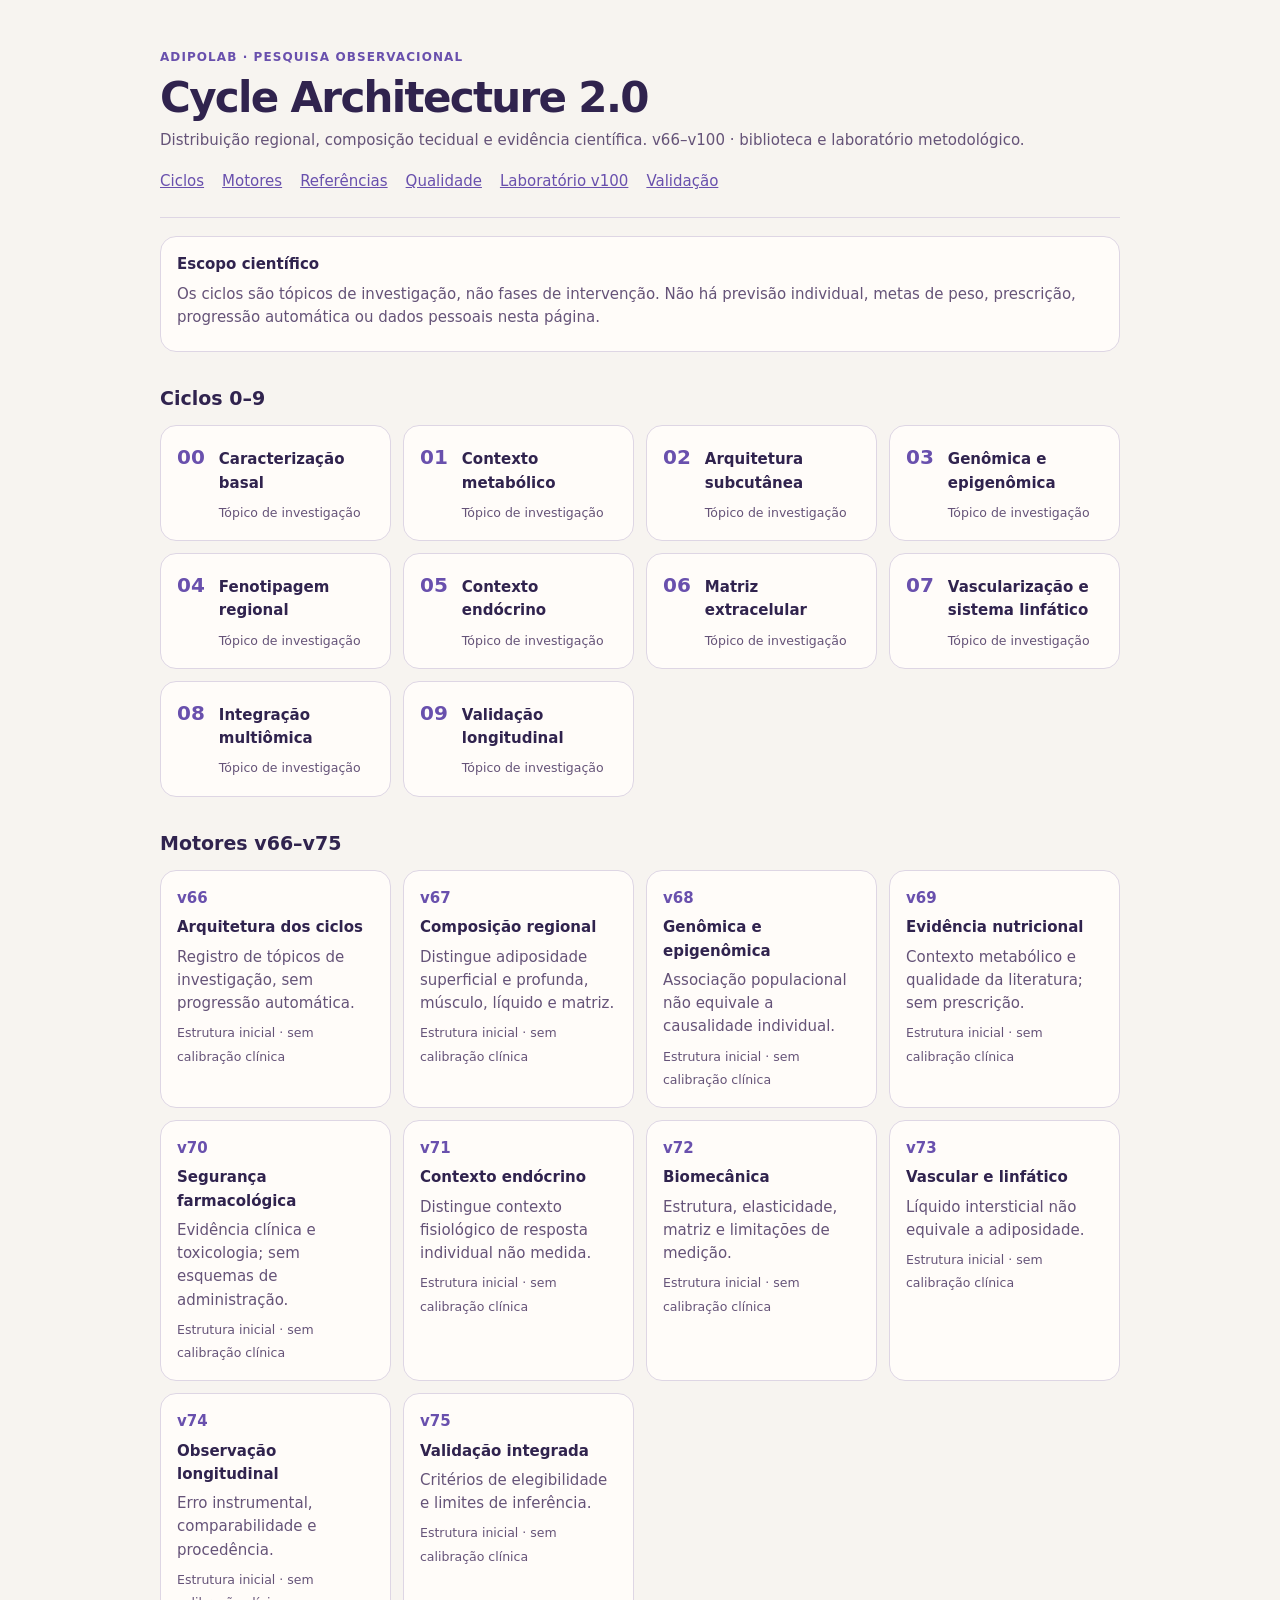
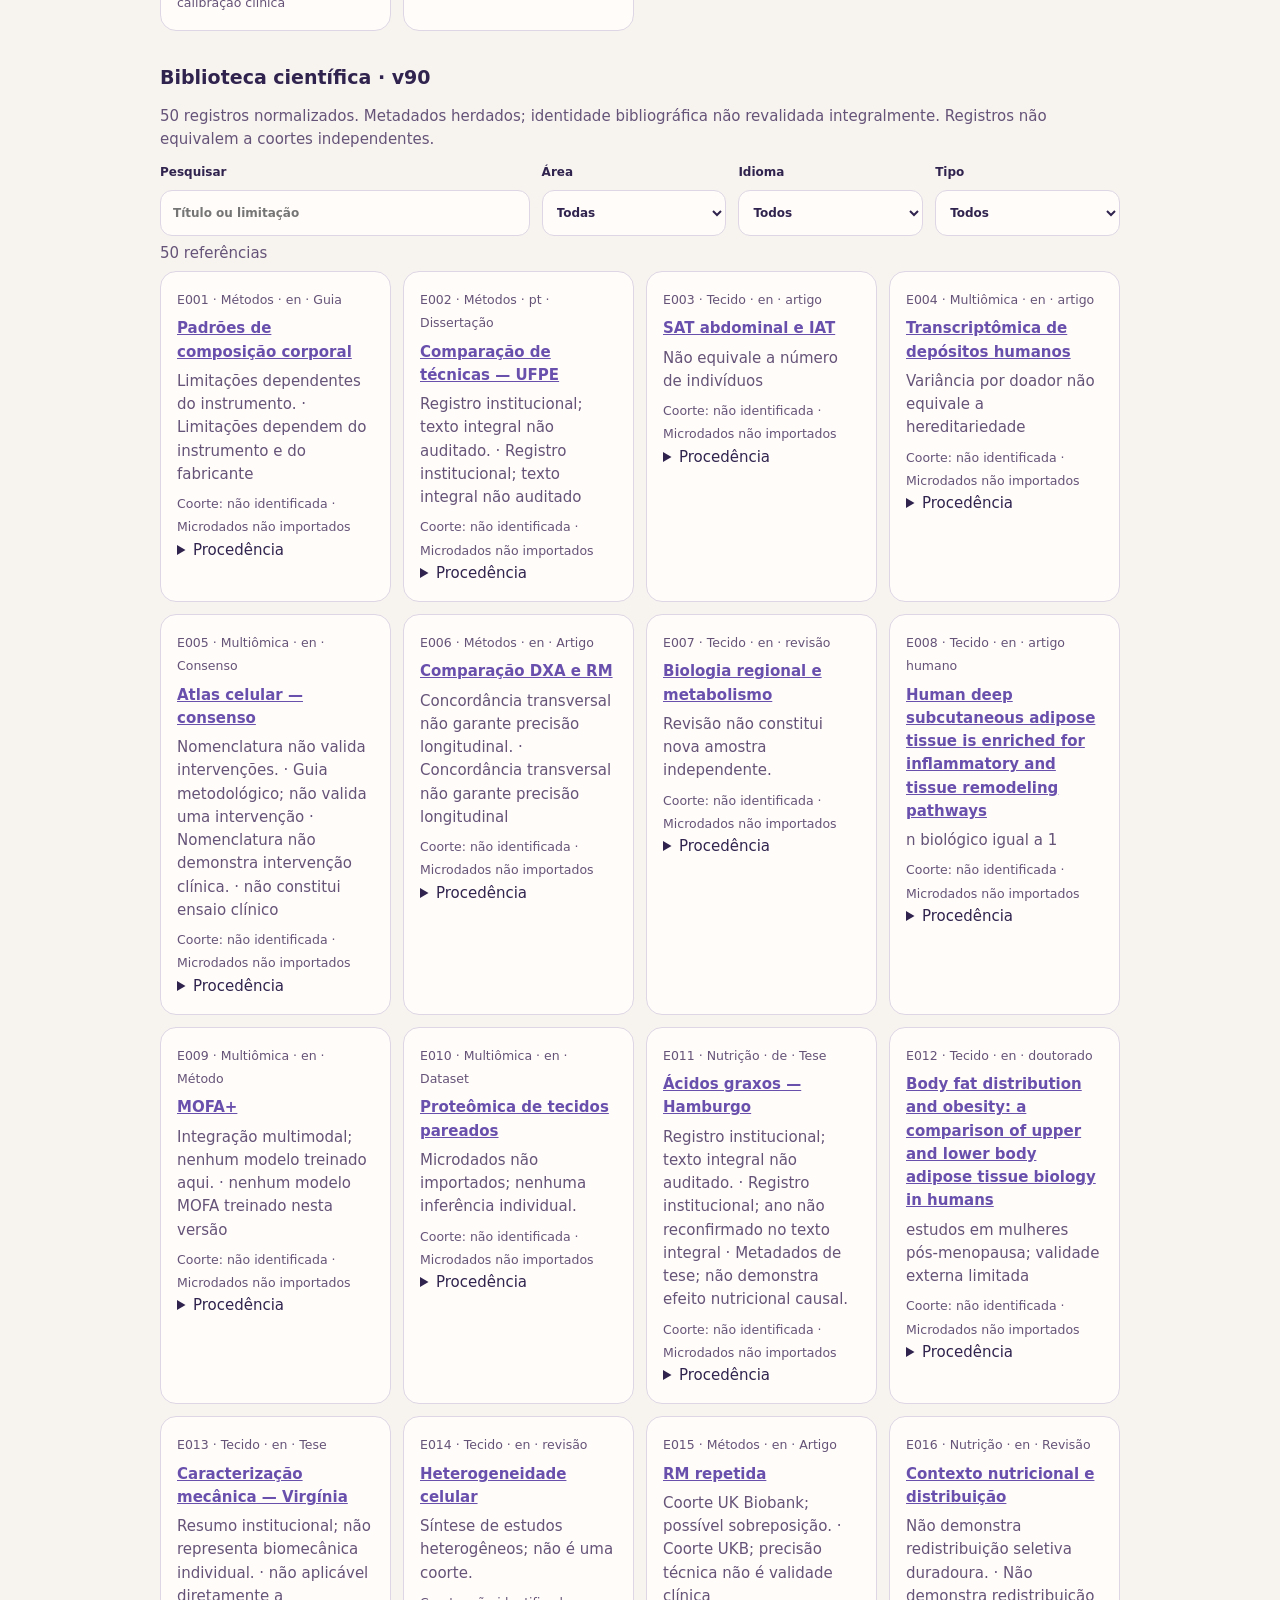
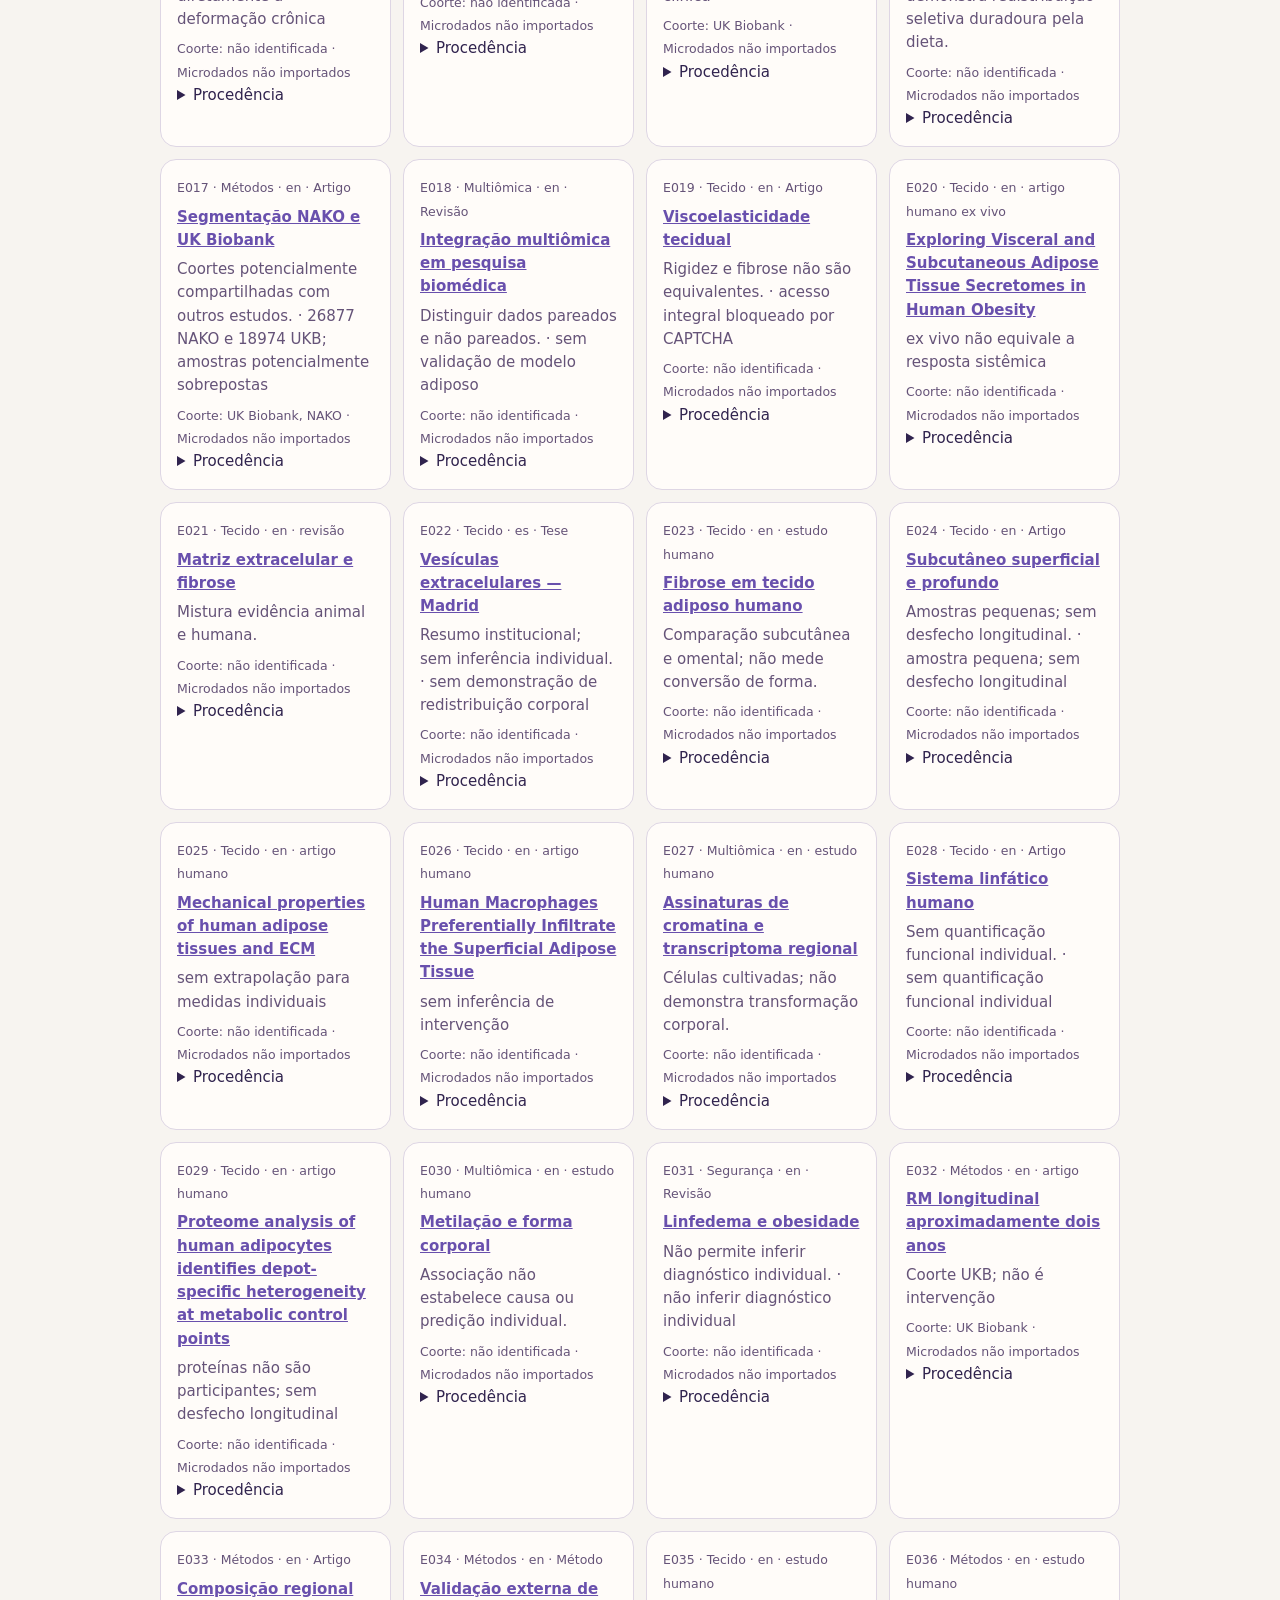
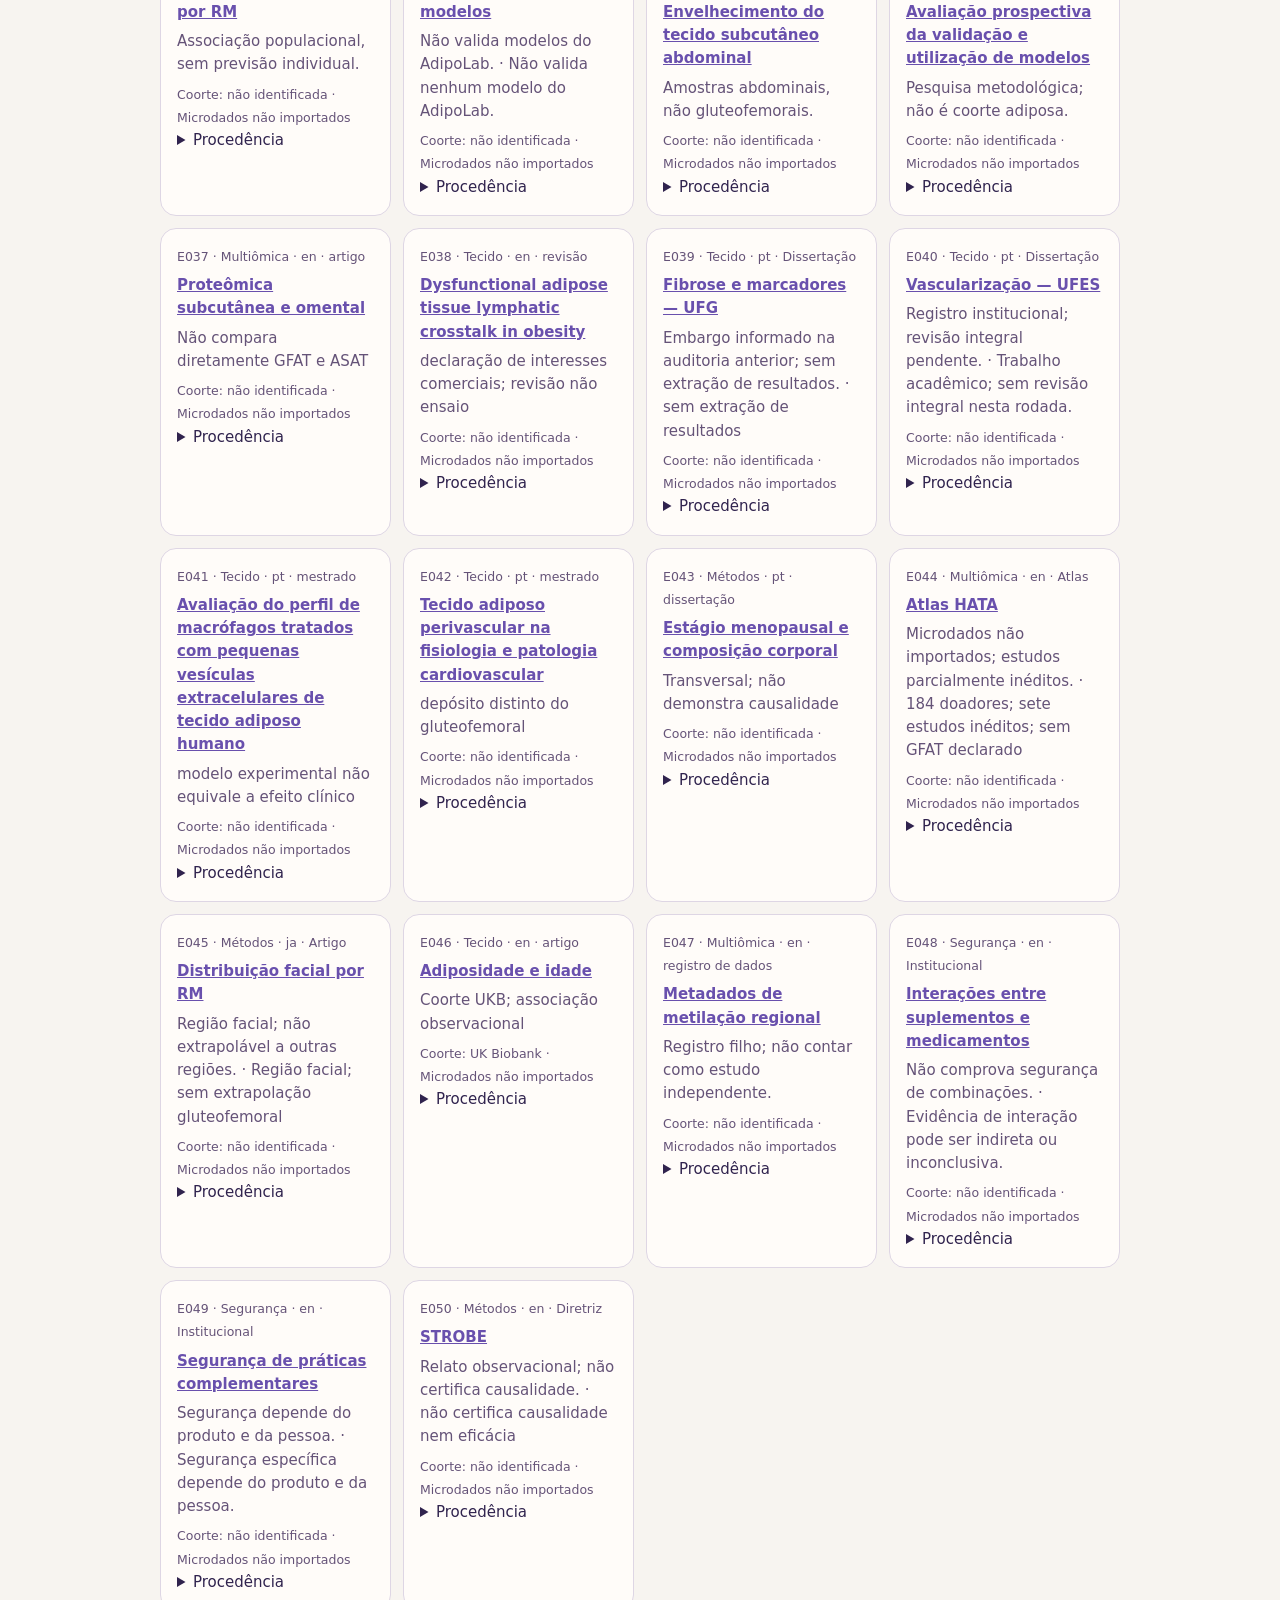
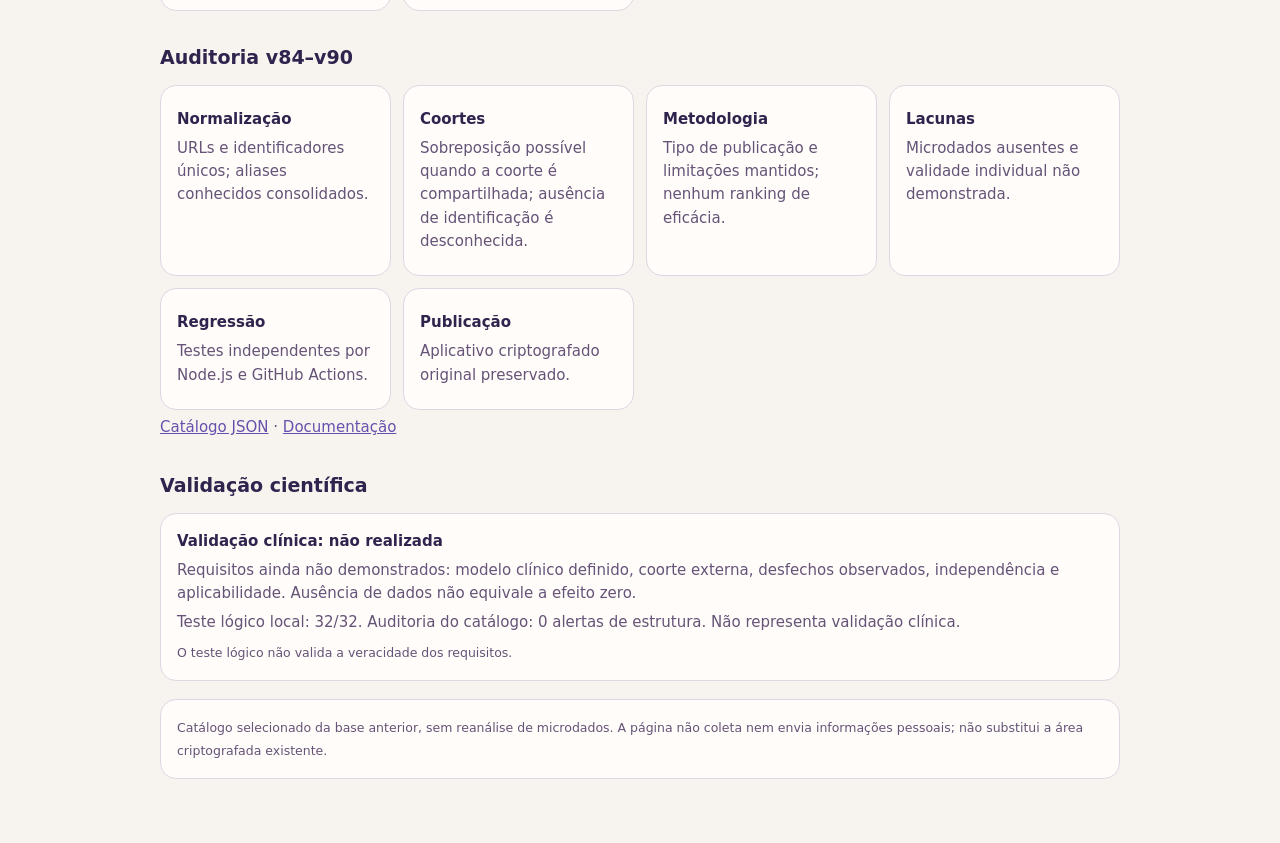
==== commit 83239d39: "Add reproducible synthetic methodology lab and cycle registry v100" ====
--- a/research-v75/index.html
+++ b/research-v75/index.html
@@ -1,7 +1,7 @@
 <!doctype html>
 <html lang="pt-BR"><head><meta charset="utf-8"><meta name="viewport" content="width=device-width,initial-scale=1"><meta name="robots" content="noindex,nofollow"><meta name="referrer" content="no-referrer"><meta name="theme-color" content="#F7F4F0"><title>AdipoLab · Núcleo científico v75</title><style>
 :root{color-scheme:light dark;--bg:#f7f4f0;--surface:#fffcf9;--fg:#30234e;--muted:#655378;--line:#ded6e4;--accent:#6950ad}*{box-sizing:border-box}body{margin:0;background:var(--bg);color:var(--fg);font:15px/1.55 system-ui,sans-serif}main{max-width:1000px;margin:auto;padding:32px 20px 64px}header{padding:16px 0 24px;border-bottom:1px solid var(--line)}h1{font-size:clamp(26px,5vw,42px);letter-spacing:-.04em;line-height:1.1;margin:8px 0}h2{font-size:19px;margin:32px 0 12px}p{margin:6px 0;color:var(--muted)}small{color:var(--muted)}a{color:var(--accent)}.eyebrow{font-size:12px;font-weight:700;letter-spacing:.09em;text-transform:uppercase;color:var(--accent)}.grid{display:grid;grid-template-columns:repeat(auto-fit,minmax(230px,1fr));gap:12px}.card{border:1px solid var(--line);background:var(--surface);border-radius:16px;padding:16px}.version{color:var(--accent);font-weight:700;font-variant-numeric:tabular-nums}h3{font-size:15px;margin:6px 0}.row{display:flex;align-items:flex-start;gap:14px}.index{font-size:20px;font-weight:700;color:var(--accent);font-variant-numeric:tabular-nums}nav{display:flex;gap:18px;flex-wrap:wrap;margin-top:18px}input{width:100%;padding:12px;border:1px solid var(--line);border-radius:12px;background:var(--surface);color:var(--fg);font:inherit;margin:8px 0 14px}a:focus-visible,input:focus-visible{outline:2px solid var(--accent);outline-offset:3px}.note{padding:16px;border:1px solid var(--line);border-radius:16px;margin-top:18px;background:var(--surface)}[hidden]{display:none!important}@media(prefers-color-scheme:dark){:root{--bg:#14131b;--surface:#201e2b;--fg:#f9f3ff;--muted:#d1c4e5;--line:#484054;--accent:#cebaff}}@media(max-width:480px){main{padding:20px 14px 48px}}
- .filters{display:grid;grid-template-columns:2fr repeat(3,1fr);gap:12px;margin-top:12px}.filters label{font-size:12px;font-weight:600}.filters select{display:block;width:100%;min-height:46px;padding:10px;border:1px solid var(--line);border-radius:12px;background:var(--surface);color:var(--fg);font:inherit;margin-top:8px}.filters input{margin-bottom:0;min-height:46px}.filters select:focus-visible{outline:2px solid var(--accent);outline-offset:3px}@media(max-width:660px){.filters{grid-template-columns:1fr 1fr}.filters label:first-child{grid-column:1/-1}} </style></head><body><main><header><div class="eyebrow">AdipoLab · Pesquisa observacional</div><h1>Cycle Architecture 2.0</h1><p>Distribuição regional, composição tecidual e evidência científica. v66–v90 · biblioteca e auditoria.</p><nav aria-label="Seções"><a href="#cycles">Ciclos</a><a href="#modules">Motores</a><a href="#evidence">Referências</a><a href="#quality">Qualidade</a><a href="#validation">Validação</a></nav></header>
+ .filters{display:grid;grid-template-columns:2fr repeat(3,1fr);gap:12px;margin-top:12px}.filters label{font-size:12px;font-weight:600}.filters select{display:block;width:100%;min-height:46px;padding:10px;border:1px solid var(--line);border-radius:12px;background:var(--surface);color:var(--fg);font:inherit;margin-top:8px}.filters input{margin-bottom:0;min-height:46px}.filters select:focus-visible{outline:2px solid var(--accent);outline-offset:3px}@media(max-width:660px){.filters{grid-template-columns:1fr 1fr}.filters label:first-child{grid-column:1/-1}} </style></head><body><main><header><div class="eyebrow">AdipoLab · Pesquisa observacional</div><h1>Cycle Architecture 2.0</h1><p>Distribuição regional, composição tecidual e evidência científica. v66–v100 · biblioteca e laboratório metodológico.</p><nav aria-label="Seções"><a href="#cycles">Ciclos</a><a href="#modules">Motores</a><a href="#evidence">Referências</a><a href="#quality">Qualidade</a><a href="./lab.html">Laboratório v100</a><a href="#validation">Validação</a></nav></header>
 <div class="note"><strong>Escopo científico</strong><p>Os ciclos são tópicos de investigação, não fases de intervenção. Não há previsão individual, metas de peso, prescrição, progressão automática ou dados pessoais nesta página.</p></div>
 <h2 id="cycles">Ciclos 0–9</h2><div class="grid"><article class="card row"><span class="index">00</span><div><h3>Caracterização basal</h3><small>Tópico de investigação</small></div></article><article class="card row"><span class="index">01</span><div><h3>Contexto metabólico</h3><small>Tópico de investigação</small></div></article><article class="card row"><span class="index">02</span><div><h3>Arquitetura subcutânea</h3><small>Tópico de investigação</small></div></article><article class="card row"><span class="index">03</span><div><h3>Genômica e epigenômica</h3><small>Tópico de investigação</small></div></article><article class="card row"><span class="index">04</span><div><h3>Fenotipagem regional</h3><small>Tópico de investigação</small></div></article><article class="card row"><span class="index">05</span><div><h3>Contexto endócrino</h3><small>Tópico de investigação</small></div></article><article class="card row"><span class="index">06</span><div><h3>Matriz extracelular</h3><small>Tópico de investigação</small></div></article><article class="card row"><span class="index">07</span><div><h3>Vascularização e sistema linfático</h3><small>Tópico de investigação</small></div></article><article class="card row"><span class="index">08</span><div><h3>Integração multiômica</h3><small>Tópico de investigação</small></div></article><article class="card row"><span class="index">09</span><div><h3>Validação longitudinal</h3><small>Tópico de investigação</small></div></article></div>
 <h2 id="modules">Motores v66–v75</h2><div class="grid"><article class="card"><span class="version">v66</span><h3>Arquitetura dos ciclos</h3><p>Registro de tópicos de investigação, sem progressão automática.</p><small>Estrutura inicial · sem calibração clínica</small></article><article class="card"><span class="version">v67</span><h3>Composição regional</h3><p>Distingue adiposidade superficial e profunda, músculo, líquido e matriz.</p><small>Estrutura inicial · sem calibração clínica</small></article><article class="card"><span class="version">v68</span><h3>Genômica e epigenômica</h3><p>Associação populacional não equivale a causalidade individual.</p><small>Estrutura inicial · sem calibração clínica</small></article><article class="card"><span class="version">v69</span><h3>Evidência nutricional</h3><p>Contexto metabólico e qualidade da literatura; sem prescrição.</p><small>Estrutura inicial · sem calibração clínica</small></article><article class="card"><span class="version">v70</span><h3>Segurança farmacológica</h3><p>Evidência clínica e toxicologia; sem esquemas de administração.</p><small>Estrutura inicial · sem calibração clínica</small></article><article class="card"><span class="version">v71</span><h3>Contexto endócrino</h3><p>Distingue contexto fisiológico de resposta individual não medida.</p><small>Estrutura inicial · sem calibração clínica</small></article><article class="card"><span class="version">v72</span><h3>Biomecânica</h3><p>Estrutura, elasticidade, matriz e limitações de medição.</p><small>Estrutura inicial · sem calibração clínica</small></article><article class="card"><span class="version">v73</span><h3>Vascular e linfático</h3><p>Líquido intersticial não equivale a adiposidade.</p><small>Estrutura inicial · sem calibração clínica</small></article><article class="card"><span class="version">v74</span><h3>Observação longitudinal</h3><p>Erro instrumental, comparabilidade e procedência.</p><small>Estrutura inicial · sem calibração clínica</small></article><article class="card"><span class="version">v75</span><h3>Validação integrada</h3><p>Critérios de elegibilidade e limites de inferência.</p><small>Estrutura inicial · sem calibração clínica</small></article></div>
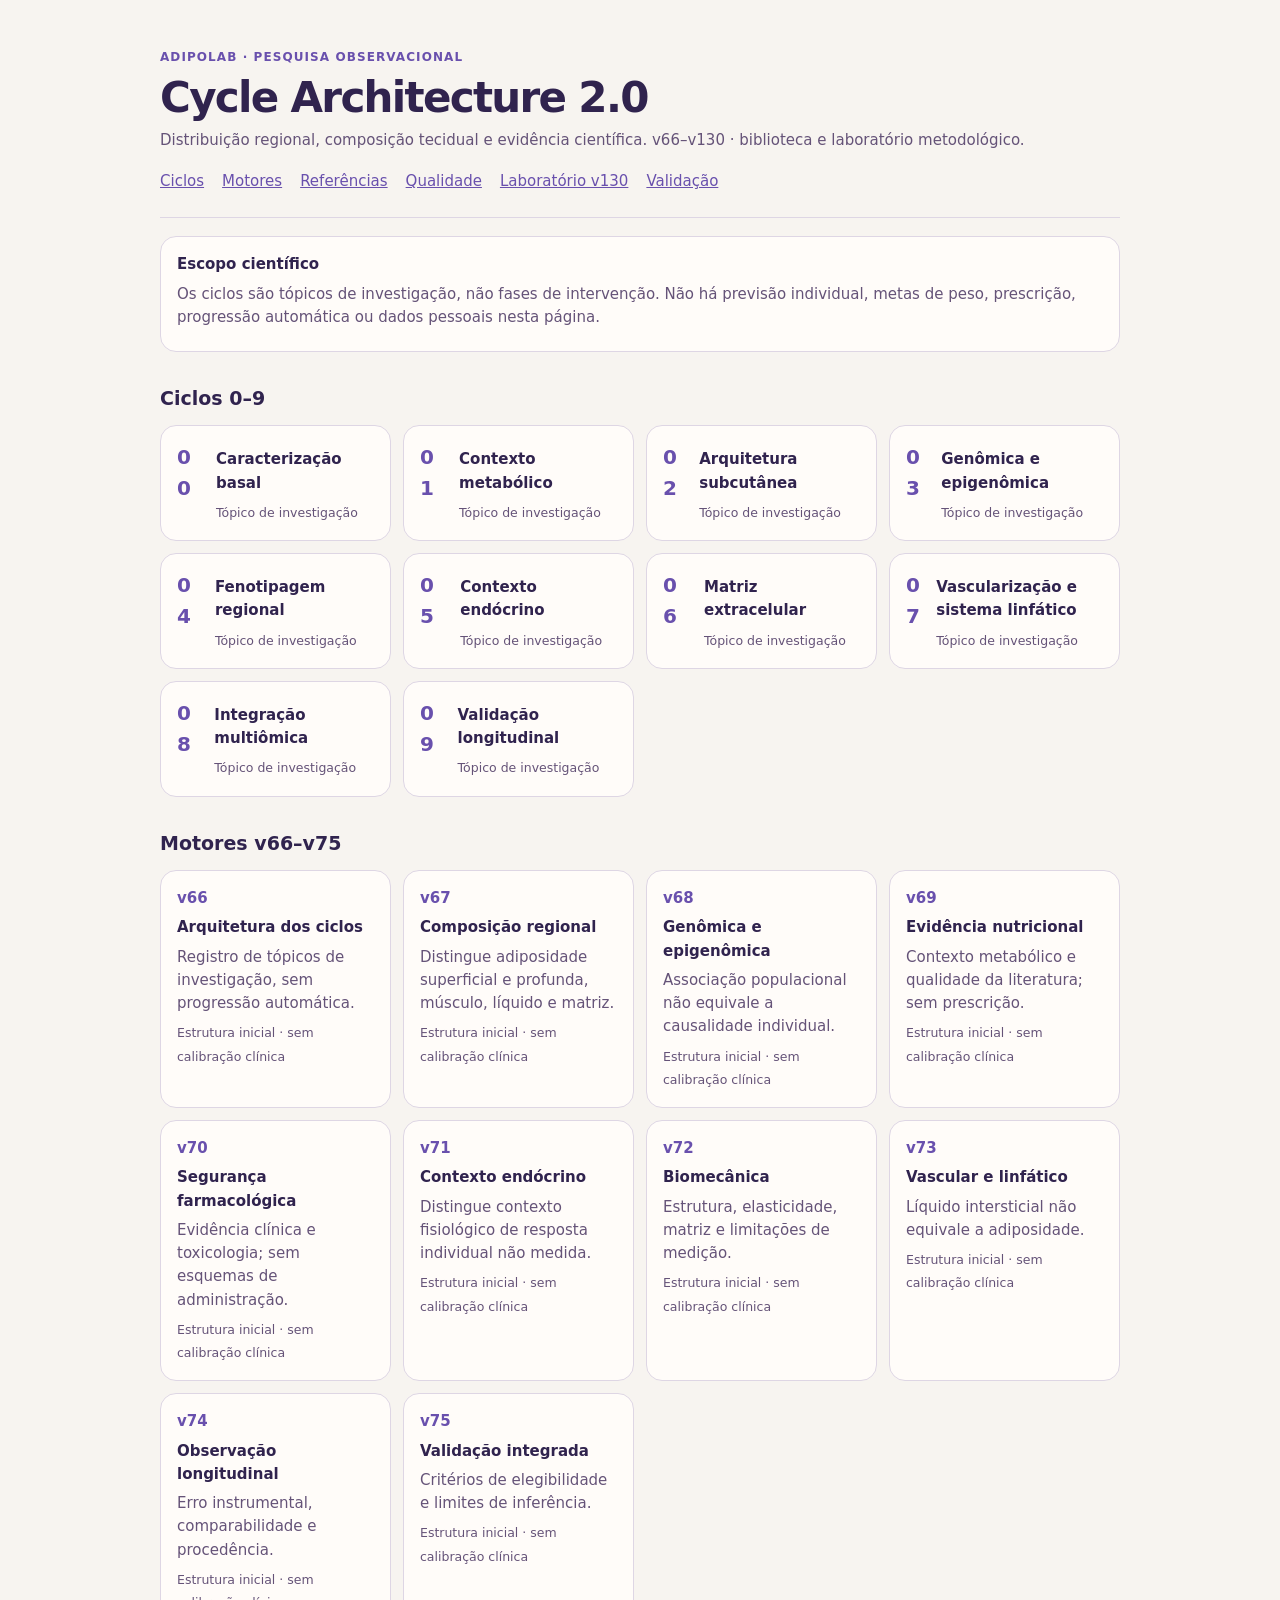
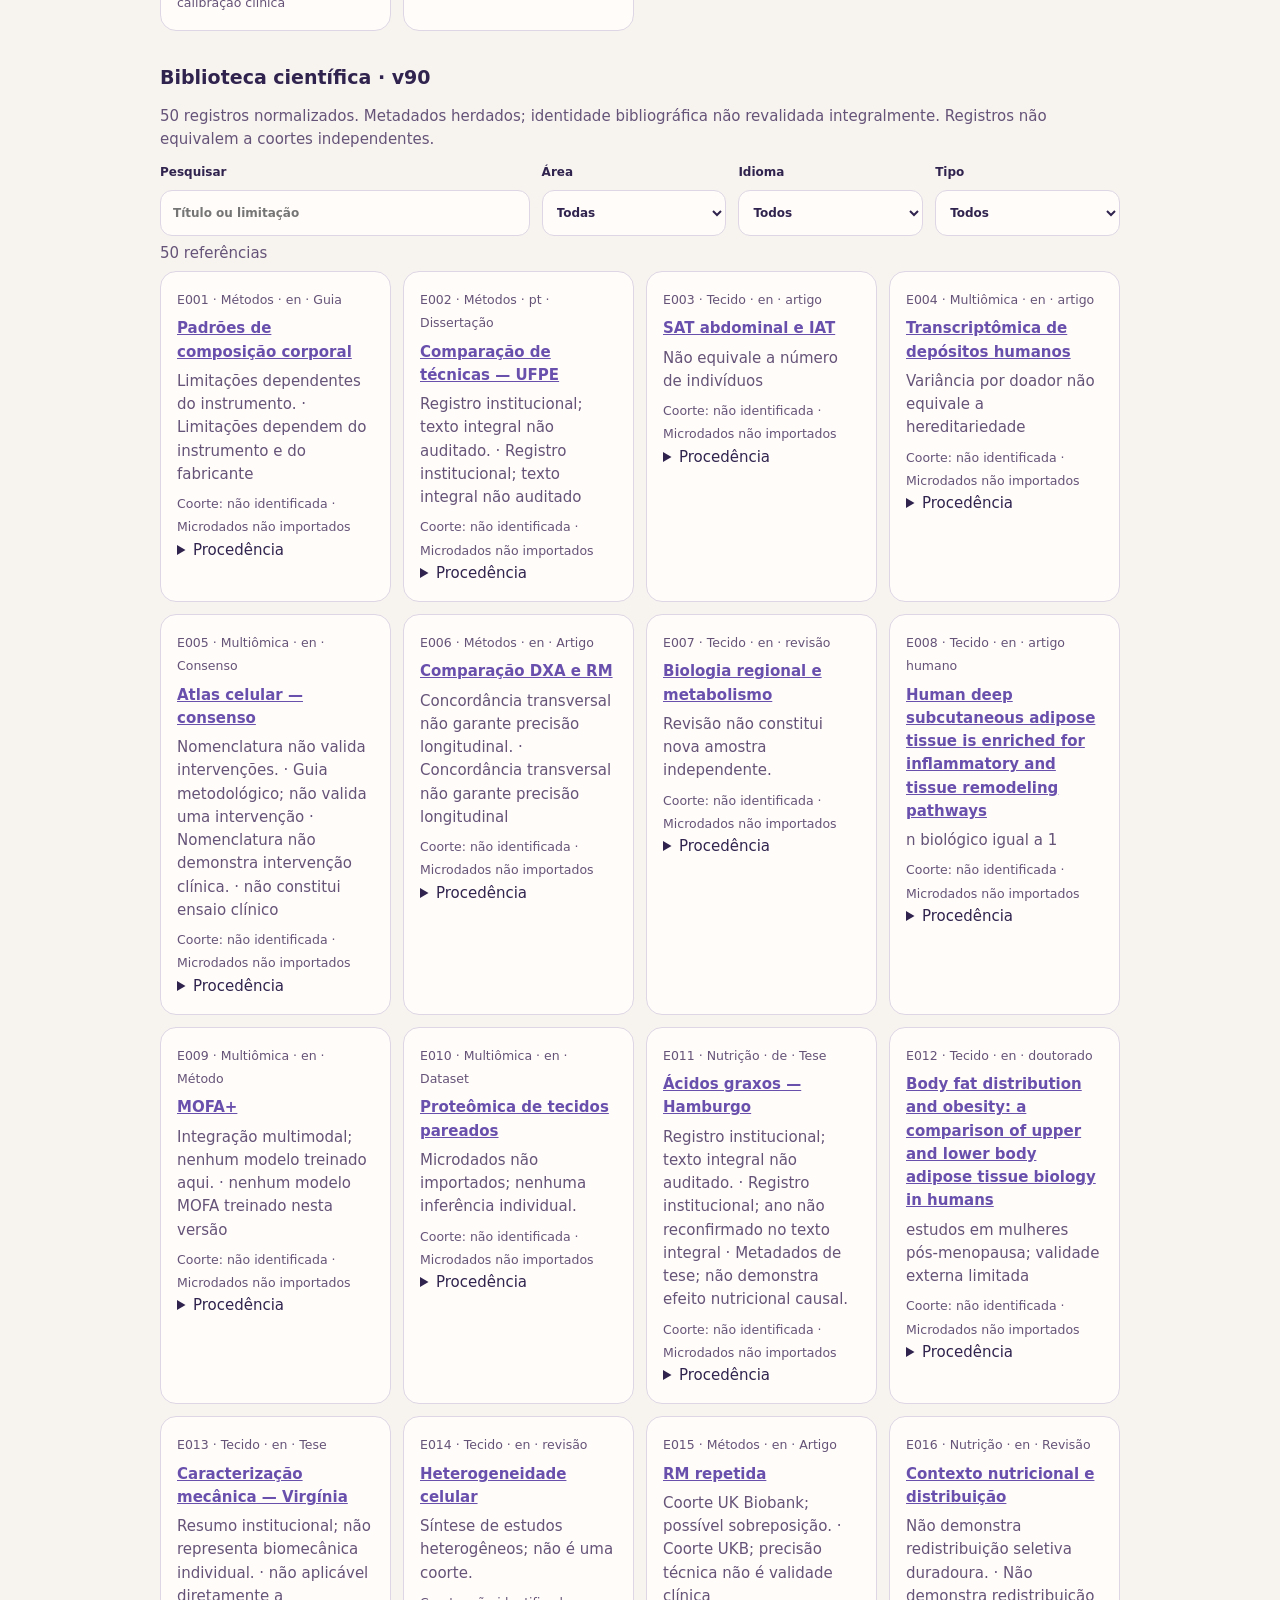
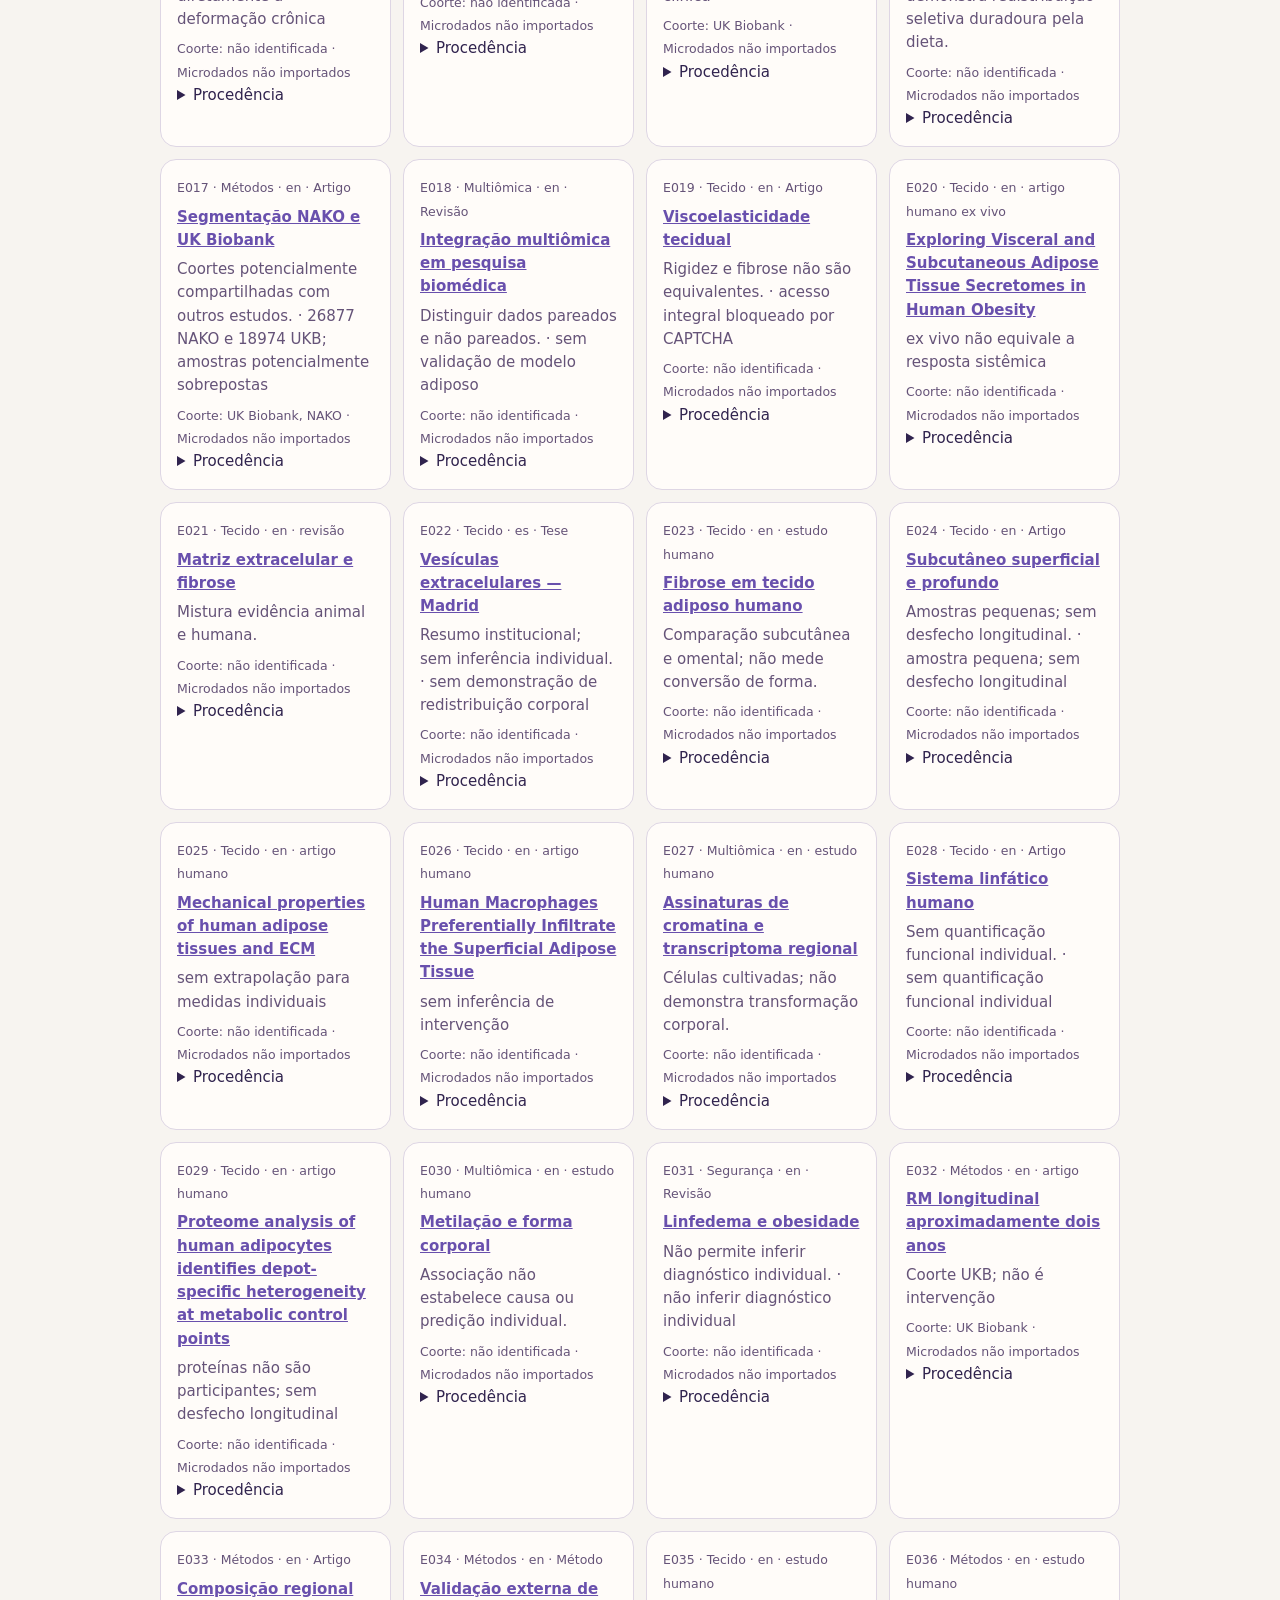
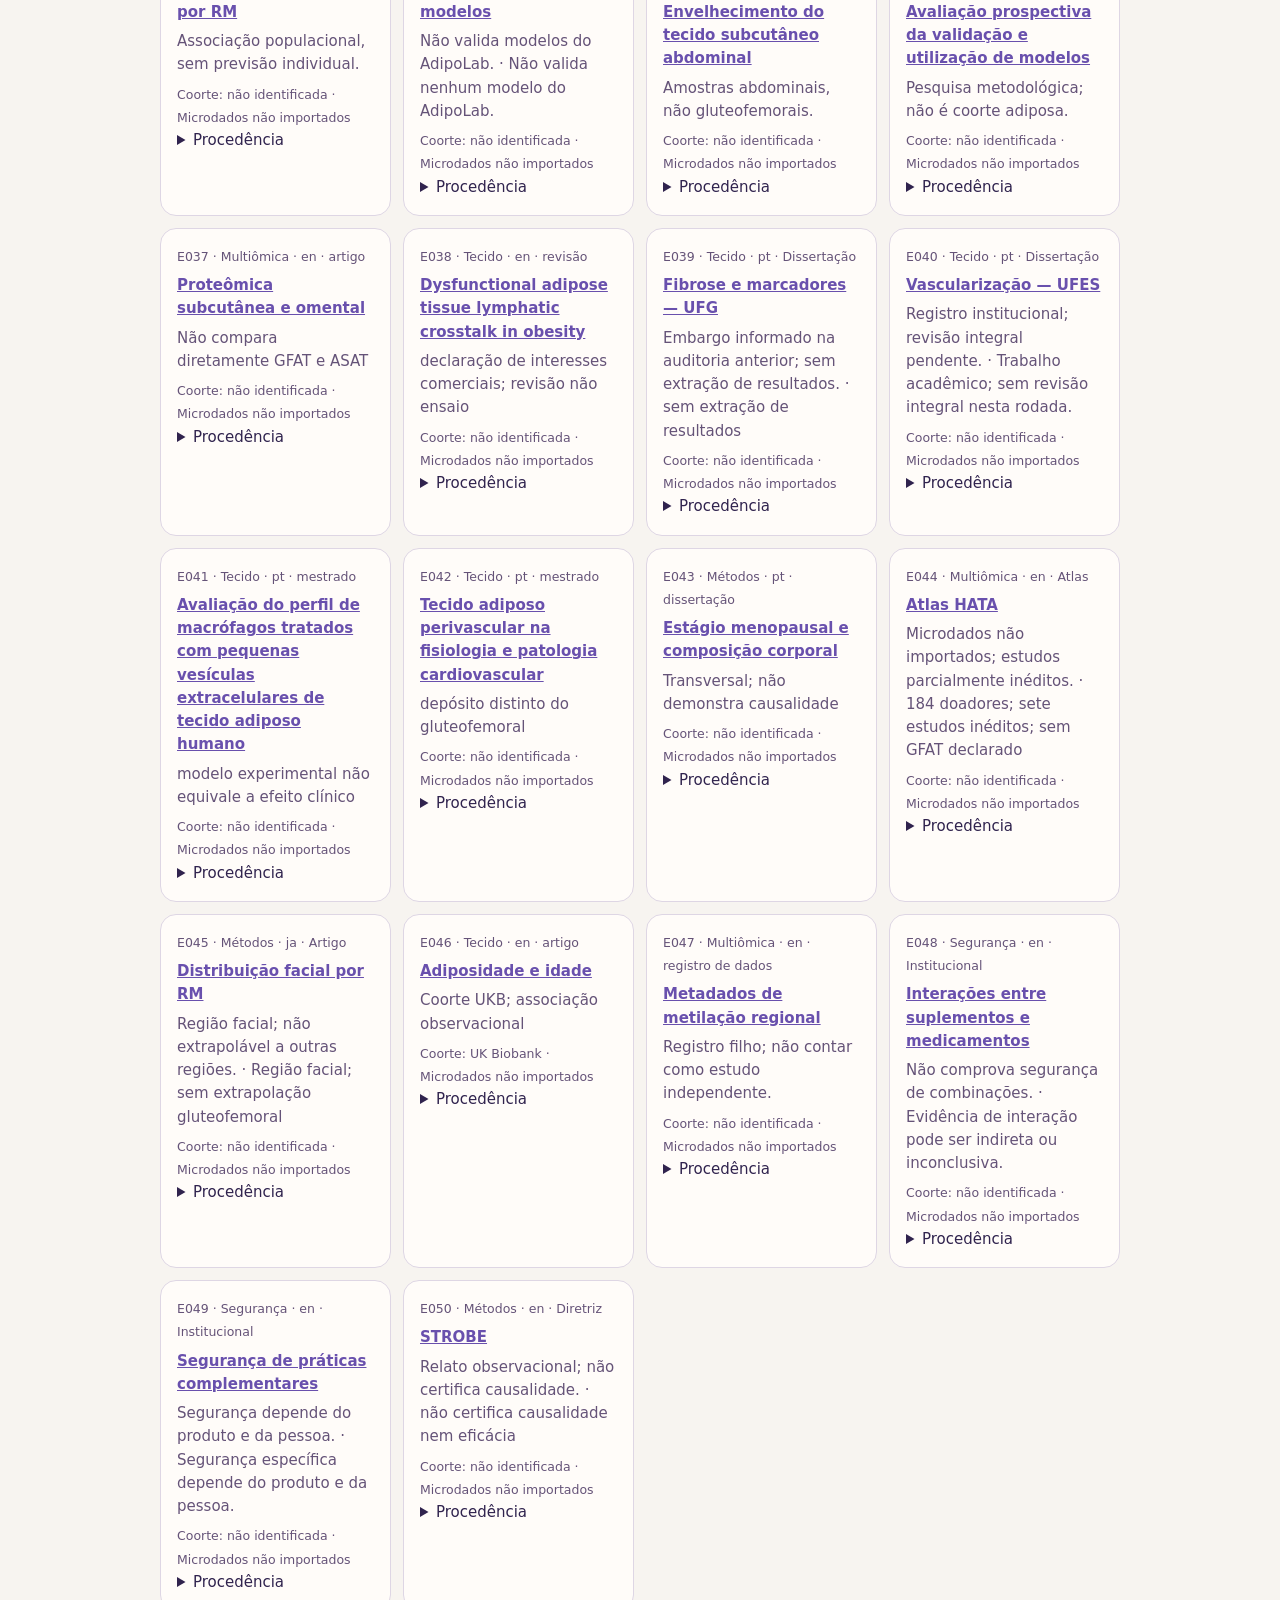
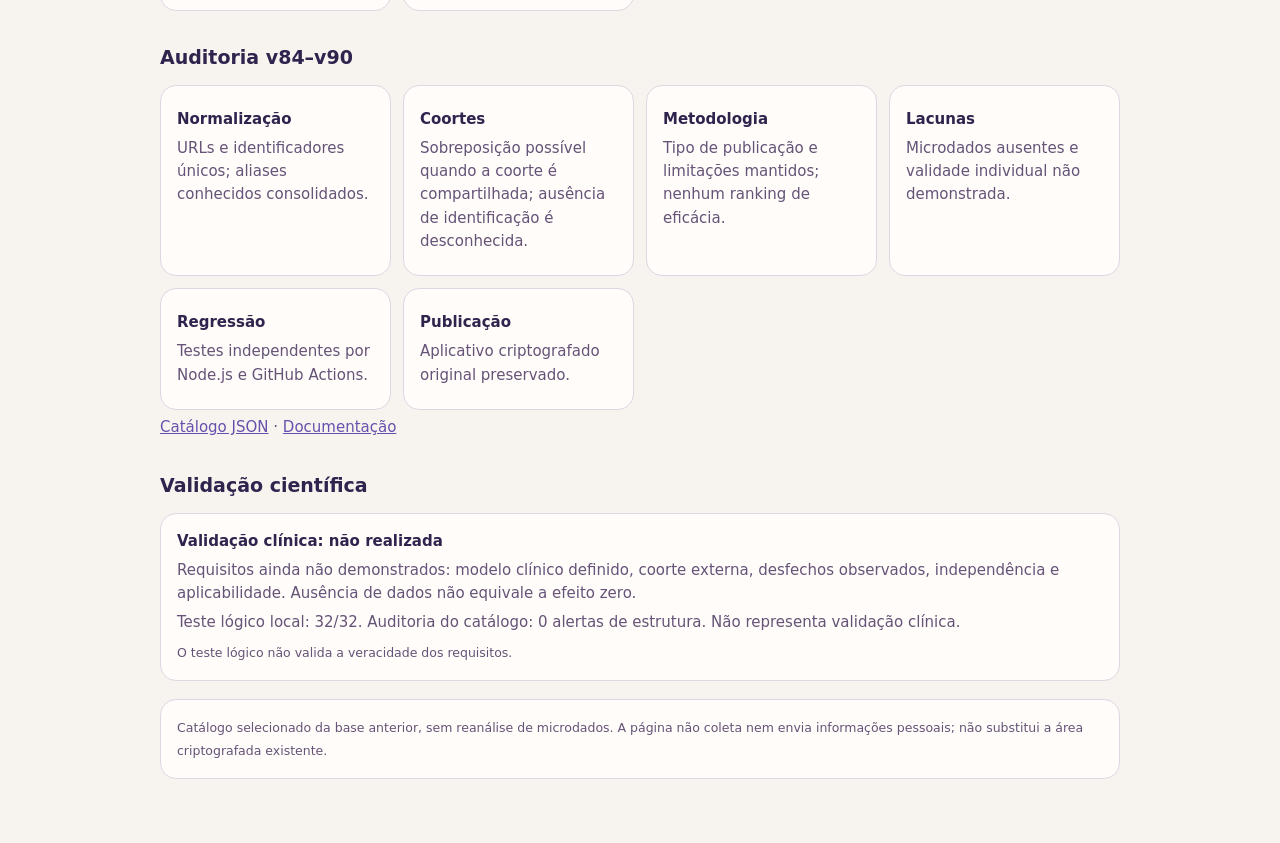
==== commit 7bc54298: "Add v130 bibliography integrity checks and Playwright browser CI" ====
--- a/research-v75/index.html
+++ b/research-v75/index.html
@@ -1,7 +1,7 @@
 <!doctype html>
-<html lang="pt-BR"><head><meta charset="utf-8"><meta name="viewport" content="width=device-width,initial-scale=1"><meta name="robots" content="noindex,nofollow"><meta name="referrer" content="no-referrer"><meta name="theme-color" content="#F7F4F0"><title>AdipoLab · Núcleo científico v75</title><style>
+<html lang="pt-BR"><head><meta charset="utf-8"><meta name="viewport" content="width=device-width,initial-scale=1"><meta name="robots" content="noindex,nofollow"><meta name="referrer" content="no-referrer"><meta name="theme-color" content="#F7F4F0"><title>AdipoLab · Núcleo científico v130</title><style>
 :root{color-scheme:light dark;--bg:#f7f4f0;--surface:#fffcf9;--fg:#30234e;--muted:#655378;--line:#ded6e4;--accent:#6950ad}*{box-sizing:border-box}body{margin:0;background:var(--bg);color:var(--fg);font:15px/1.55 system-ui,sans-serif}main{max-width:1000px;margin:auto;padding:32px 20px 64px}header{padding:16px 0 24px;border-bottom:1px solid var(--line)}h1{font-size:clamp(26px,5vw,42px);letter-spacing:-.04em;line-height:1.1;margin:8px 0}h2{font-size:19px;margin:32px 0 12px}p{margin:6px 0;color:var(--muted)}small{color:var(--muted)}a{color:var(--accent)}.eyebrow{font-size:12px;font-weight:700;letter-spacing:.09em;text-transform:uppercase;color:var(--accent)}.grid{display:grid;grid-template-columns:repeat(auto-fit,minmax(230px,1fr));gap:12px}.card{border:1px solid var(--line);background:var(--surface);border-radius:16px;padding:16px}.version{color:var(--accent);font-weight:700;font-variant-numeric:tabular-nums}h3{font-size:15px;margin:6px 0}.row{display:flex;align-items:flex-start;gap:14px}.index{font-size:20px;font-weight:700;color:var(--accent);font-variant-numeric:tabular-nums}nav{display:flex;gap:18px;flex-wrap:wrap;margin-top:18px}input{width:100%;padding:12px;border:1px solid var(--line);border-radius:12px;background:var(--surface);color:var(--fg);font:inherit;margin:8px 0 14px}a:focus-visible,input:focus-visible{outline:2px solid var(--accent);outline-offset:3px}.note{padding:16px;border:1px solid var(--line);border-radius:16px;margin-top:18px;background:var(--surface)}[hidden]{display:none!important}@media(prefers-color-scheme:dark){:root{--bg:#14131b;--surface:#201e2b;--fg:#f9f3ff;--muted:#d1c4e5;--line:#484054;--accent:#cebaff}}@media(max-width:480px){main{padding:20px 14px 48px}}
- .filters{display:grid;grid-template-columns:2fr repeat(3,1fr);gap:12px;margin-top:12px}.filters label{font-size:12px;font-weight:600}.filters select{display:block;width:100%;min-height:46px;padding:10px;border:1px solid var(--line);border-radius:12px;background:var(--surface);color:var(--fg);font:inherit;margin-top:8px}.filters input{margin-bottom:0;min-height:46px}.filters select:focus-visible{outline:2px solid var(--accent);outline-offset:3px}@media(max-width:660px){.filters{grid-template-columns:1fr 1fr}.filters label:first-child{grid-column:1/-1}} </style></head><body><main><header><div class="eyebrow">AdipoLab · Pesquisa observacional</div><h1>Cycle Architecture 2.0</h1><p>Distribuição regional, composição tecidual e evidência científica. v66–v100 · biblioteca e laboratório metodológico.</p><nav aria-label="Seções"><a href="#cycles">Ciclos</a><a href="#modules">Motores</a><a href="#evidence">Referências</a><a href="#quality">Qualidade</a><a href="./lab.html">Laboratório v100</a><a href="#validation">Validação</a></nav></header>
+ .filters{display:grid;grid-template-columns:2fr repeat(3,1fr);gap:12px;margin-top:12px}.filters label{font-size:12px;font-weight:600}.filters select{display:block;width:100%;min-height:46px;padding:10px;border:1px solid var(--line);border-radius:12px;background:var(--surface);color:var(--fg);font:inherit;margin-top:8px}.filters input{margin-bottom:0;min-height:46px}.filters select:focus-visible{outline:2px solid var(--accent);outline-offset:3px}@media(max-width:660px){.filters{grid-template-columns:1fr 1fr}.filters label:first-child{grid-column:1/-1}} .grid{grid-template-columns:repeat(auto-fit,minmax(min(230px,100%),1fr))}.card,.filters label{min-width:0;overflow-wrap:anywhere}.filters select{min-width:0;max-width:100%}</style></head><body><main><header><div class="eyebrow">AdipoLab · Pesquisa observacional</div><h1>Cycle Architecture 2.0</h1><p>Distribuição regional, composição tecidual e evidência científica. v66–v130 · biblioteca e laboratório metodológico.</p><nav aria-label="Seções"><a href="#cycles">Ciclos</a><a href="#modules">Motores</a><a href="#evidence">Referências</a><a href="#quality">Qualidade</a><a href="./lab.html">Laboratório v130</a><a href="#validation">Validação</a></nav></header>
 <div class="note"><strong>Escopo científico</strong><p>Os ciclos são tópicos de investigação, não fases de intervenção. Não há previsão individual, metas de peso, prescrição, progressão automática ou dados pessoais nesta página.</p></div>
 <h2 id="cycles">Ciclos 0–9</h2><div class="grid"><article class="card row"><span class="index">00</span><div><h3>Caracterização basal</h3><small>Tópico de investigação</small></div></article><article class="card row"><span class="index">01</span><div><h3>Contexto metabólico</h3><small>Tópico de investigação</small></div></article><article class="card row"><span class="index">02</span><div><h3>Arquitetura subcutânea</h3><small>Tópico de investigação</small></div></article><article class="card row"><span class="index">03</span><div><h3>Genômica e epigenômica</h3><small>Tópico de investigação</small></div></article><article class="card row"><span class="index">04</span><div><h3>Fenotipagem regional</h3><small>Tópico de investigação</small></div></article><article class="card row"><span class="index">05</span><div><h3>Contexto endócrino</h3><small>Tópico de investigação</small></div></article><article class="card row"><span class="index">06</span><div><h3>Matriz extracelular</h3><small>Tópico de investigação</small></div></article><article class="card row"><span class="index">07</span><div><h3>Vascularização e sistema linfático</h3><small>Tópico de investigação</small></div></article><article class="card row"><span class="index">08</span><div><h3>Integração multiômica</h3><small>Tópico de investigação</small></div></article><article class="card row"><span class="index">09</span><div><h3>Validação longitudinal</h3><small>Tópico de investigação</small></div></article></div>
 <h2 id="modules">Motores v66–v75</h2><div class="grid"><article class="card"><span class="version">v66</span><h3>Arquitetura dos ciclos</h3><p>Registro de tópicos de investigação, sem progressão automática.</p><small>Estrutura inicial · sem calibração clínica</small></article><article class="card"><span class="version">v67</span><h3>Composição regional</h3><p>Distingue adiposidade superficial e profunda, músculo, líquido e matriz.</p><small>Estrutura inicial · sem calibração clínica</small></article><article class="card"><span class="version">v68</span><h3>Genômica e epigenômica</h3><p>Associação populacional não equivale a causalidade individual.</p><small>Estrutura inicial · sem calibração clínica</small></article><article class="card"><span class="version">v69</span><h3>Evidência nutricional</h3><p>Contexto metabólico e qualidade da literatura; sem prescrição.</p><small>Estrutura inicial · sem calibração clínica</small></article><article class="card"><span class="version">v70</span><h3>Segurança farmacológica</h3><p>Evidência clínica e toxicologia; sem esquemas de administração.</p><small>Estrutura inicial · sem calibração clínica</small></article><article class="card"><span class="version">v71</span><h3>Contexto endócrino</h3><p>Distingue contexto fisiológico de resposta individual não medida.</p><small>Estrutura inicial · sem calibração clínica</small></article><article class="card"><span class="version">v72</span><h3>Biomecânica</h3><p>Estrutura, elasticidade, matriz e limitações de medição.</p><small>Estrutura inicial · sem calibração clínica</small></article><article class="card"><span class="version">v73</span><h3>Vascular e linfático</h3><p>Líquido intersticial não equivale a adiposidade.</p><small>Estrutura inicial · sem calibração clínica</small></article><article class="card"><span class="version">v74</span><h3>Observação longitudinal</h3><p>Erro instrumental, comparabilidade e procedência.</p><small>Estrutura inicial · sem calibração clínica</small></article><article class="card"><span class="version">v75</span><h3>Validação integrada</h3><p>Critérios de elegibilidade e limites de inferência.</p><small>Estrutura inicial · sem calibração clínica</small></article></div>
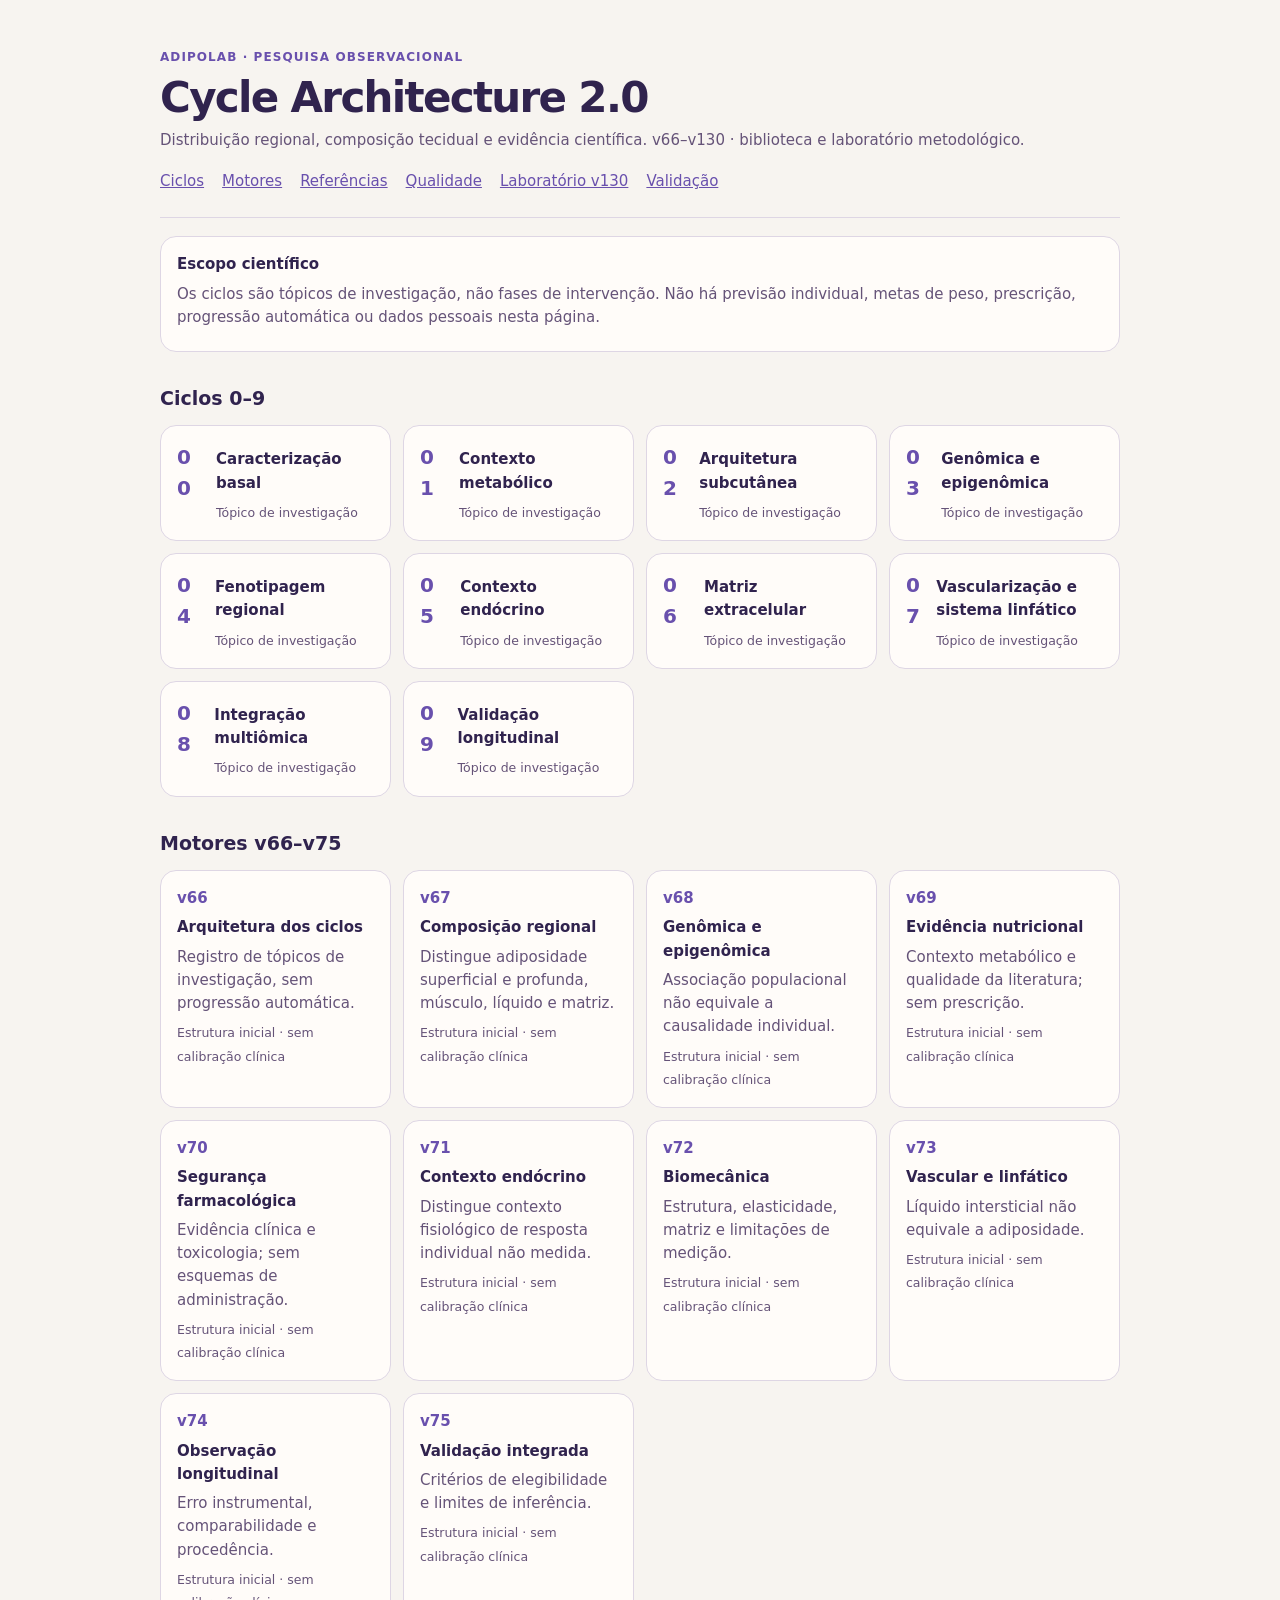
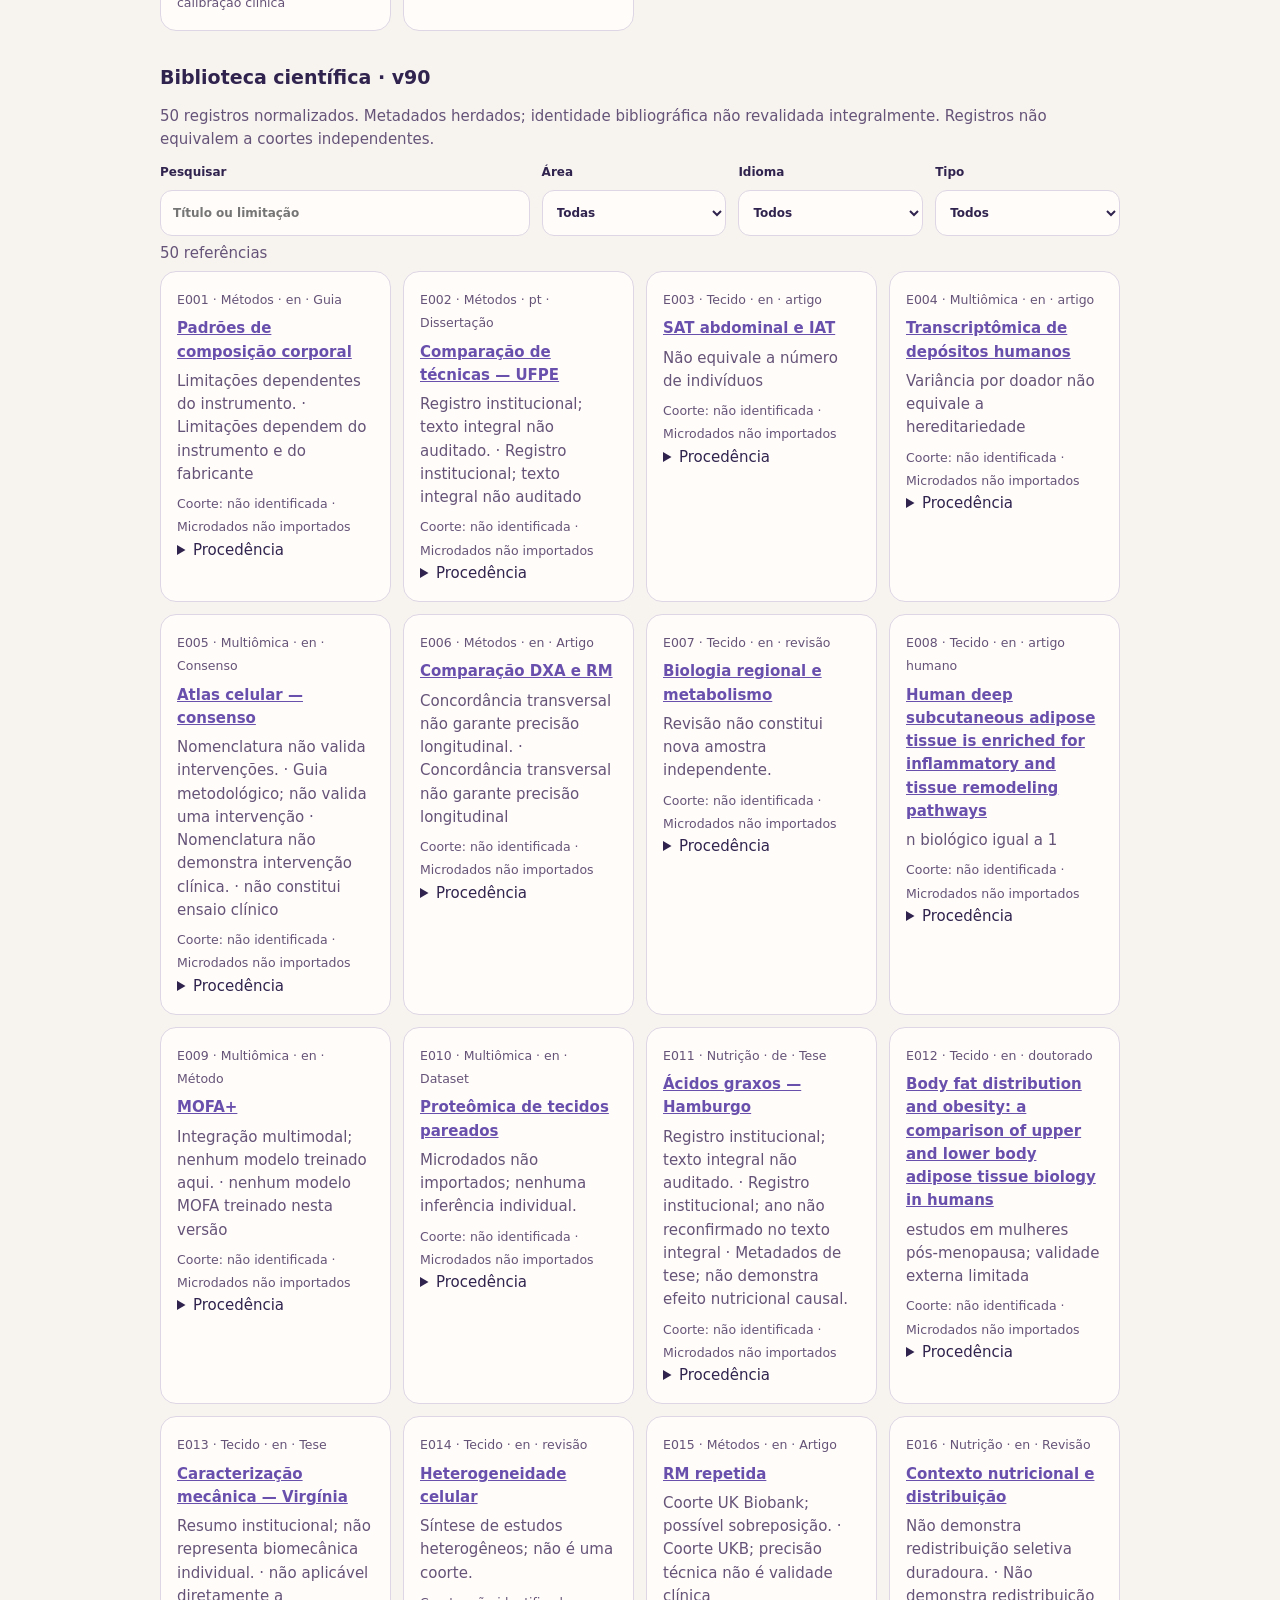
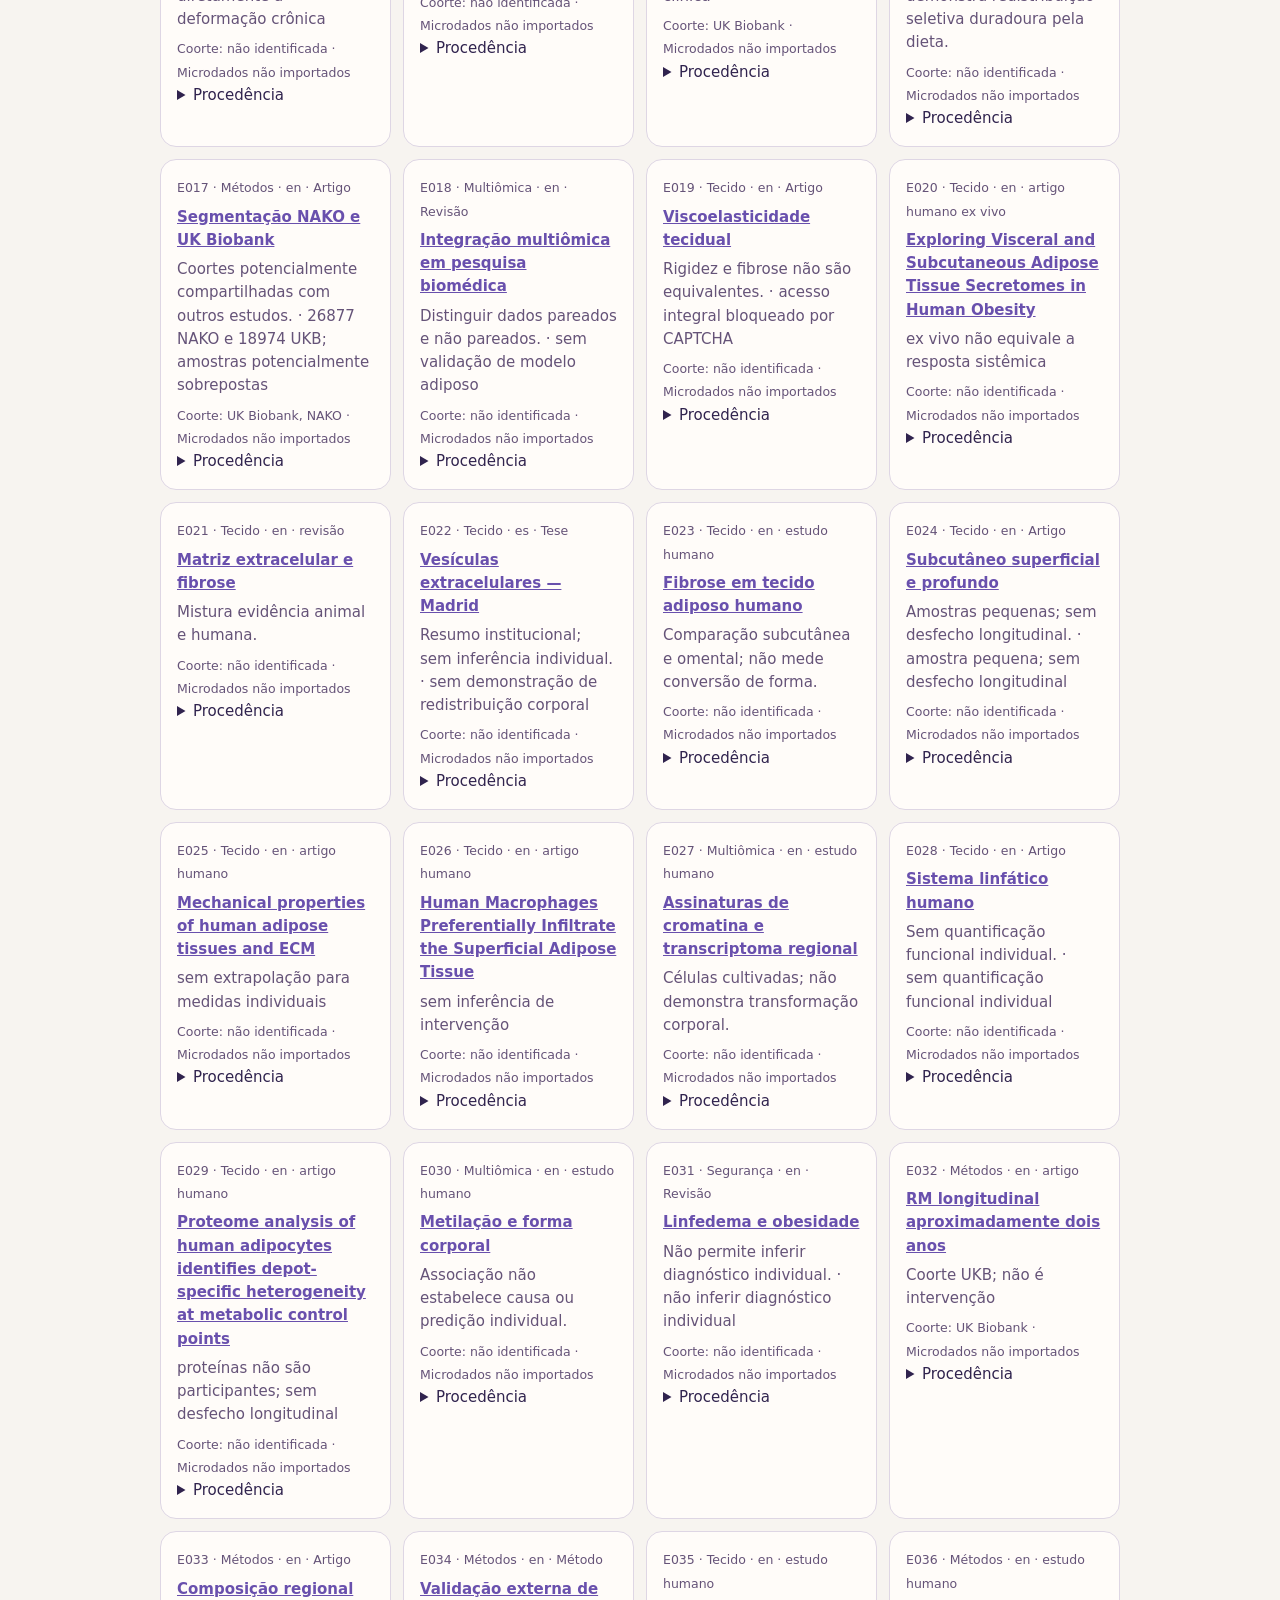
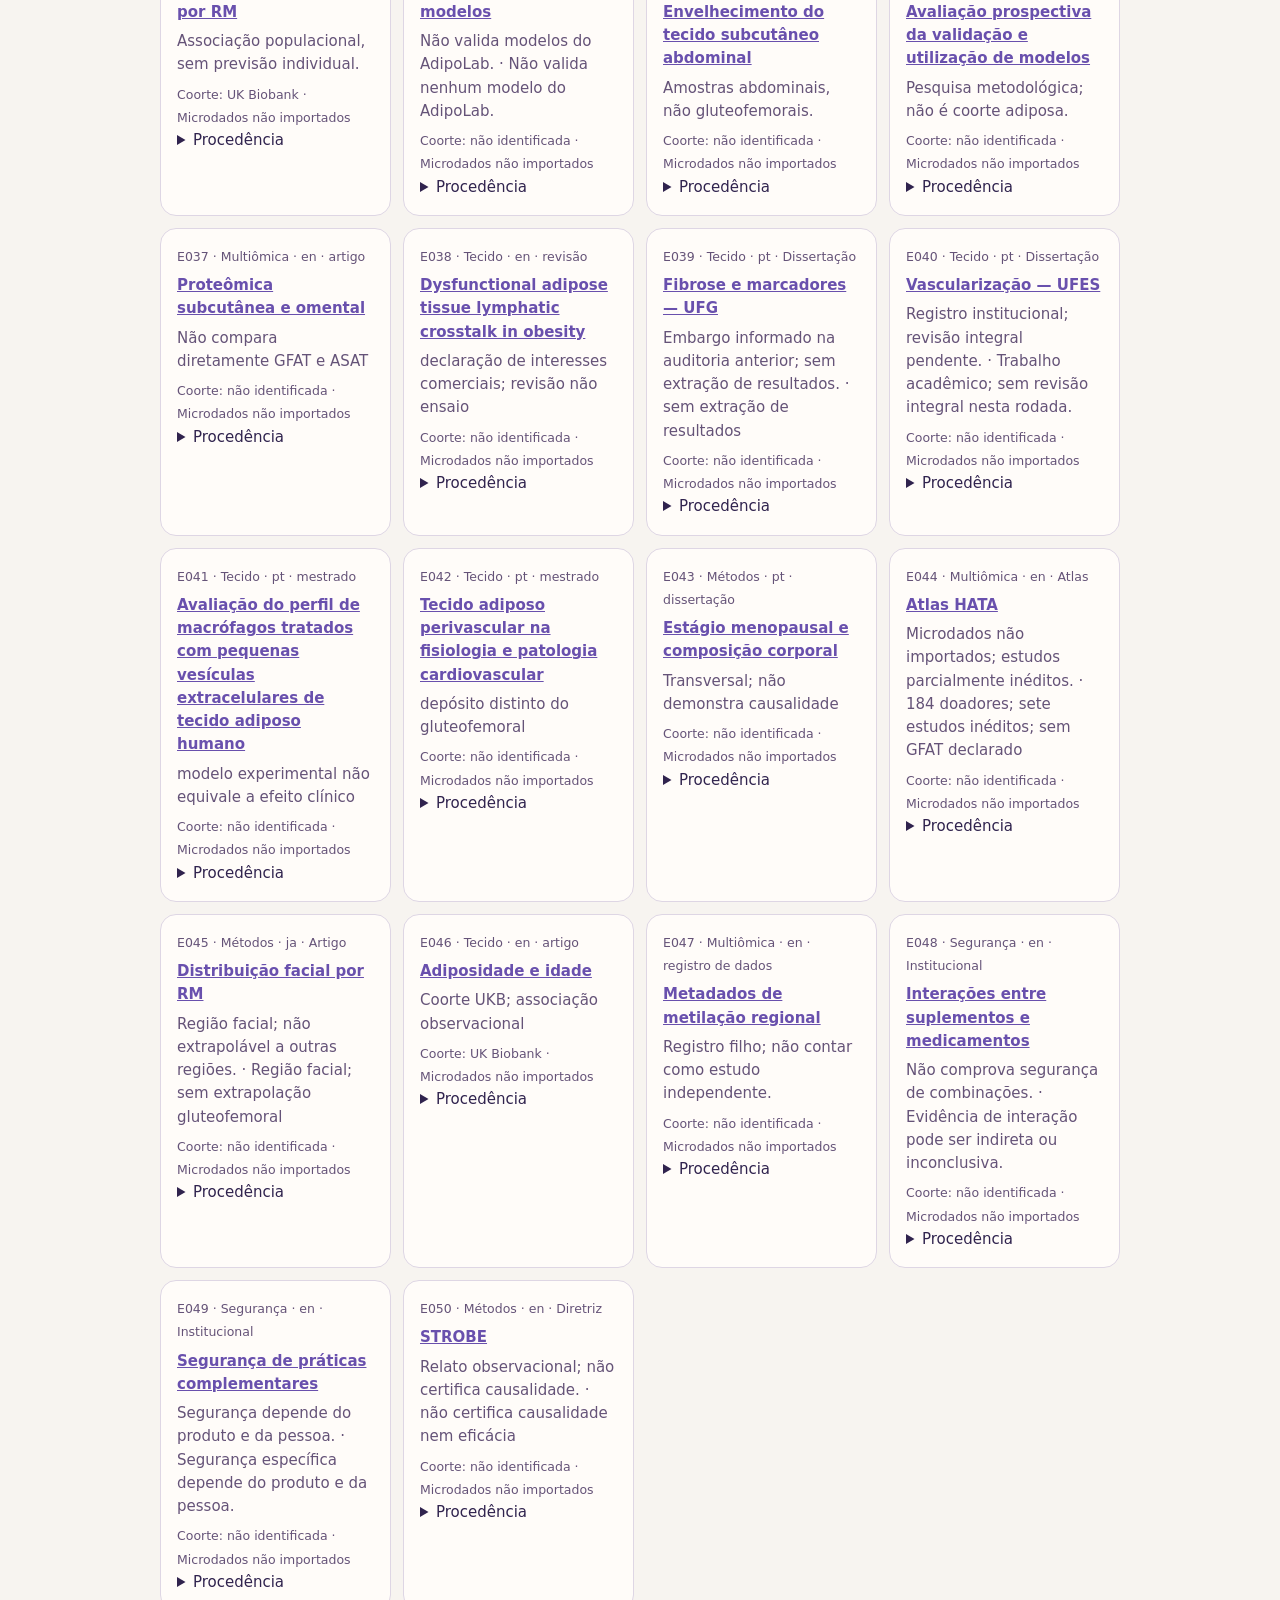
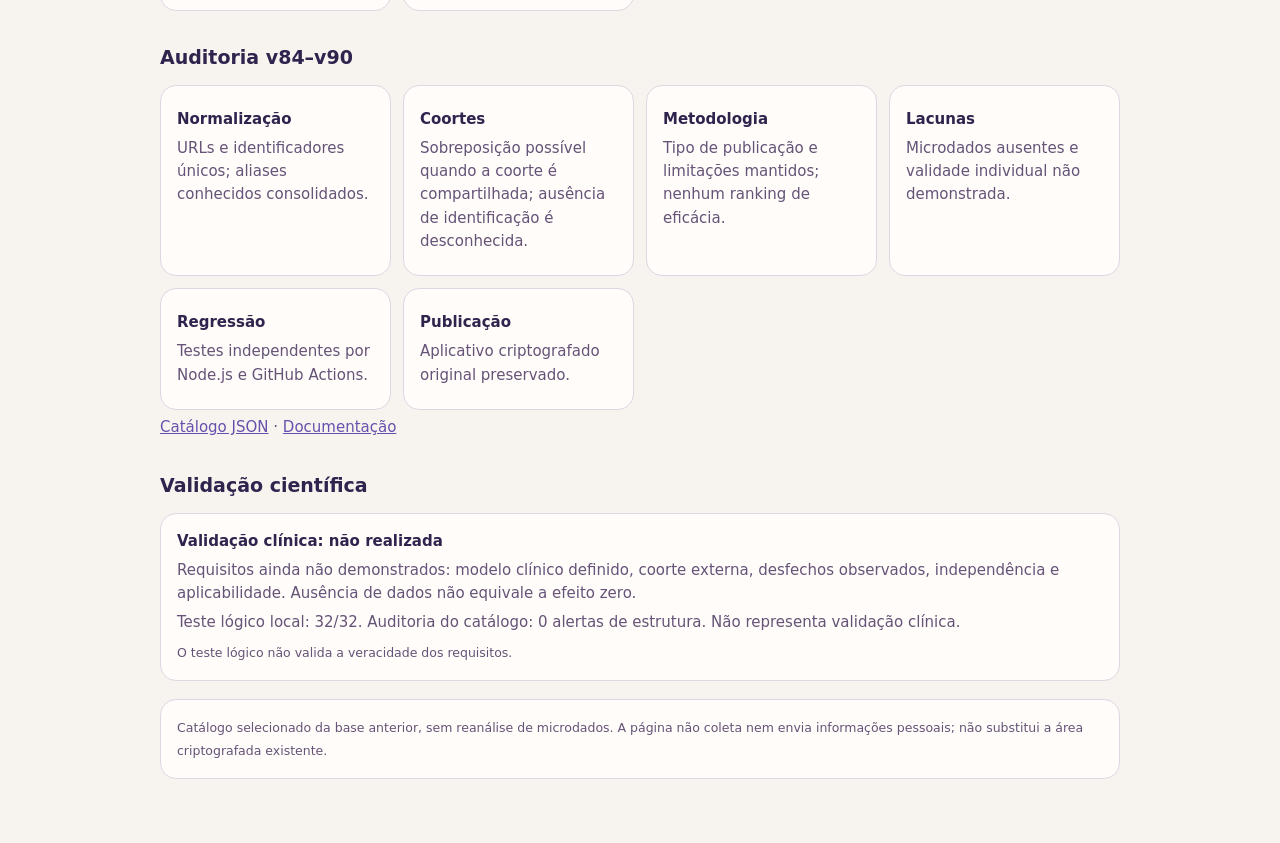
==== commit 713ba79f: "Audit bibliographic identity and correct cohort provenance v143" ====
--- a/research-v75/index.html
+++ b/research-v75/index.html
@@ -5,7 +5,7 @@
 <div class="note"><strong>Escopo científico</strong><p>Os ciclos são tópicos de investigação, não fases de intervenção. Não há previsão individual, metas de peso, prescrição, progressão automática ou dados pessoais nesta página.</p></div>
 <h2 id="cycles">Ciclos 0–9</h2><div class="grid"><article class="card row"><span class="index">00</span><div><h3>Caracterização basal</h3><small>Tópico de investigação</small></div></article><article class="card row"><span class="index">01</span><div><h3>Contexto metabólico</h3><small>Tópico de investigação</small></div></article><article class="card row"><span class="index">02</span><div><h3>Arquitetura subcutânea</h3><small>Tópico de investigação</small></div></article><article class="card row"><span class="index">03</span><div><h3>Genômica e epigenômica</h3><small>Tópico de investigação</small></div></article><article class="card row"><span class="index">04</span><div><h3>Fenotipagem regional</h3><small>Tópico de investigação</small></div></article><article class="card row"><span class="index">05</span><div><h3>Contexto endócrino</h3><small>Tópico de investigação</small></div></article><article class="card row"><span class="index">06</span><div><h3>Matriz extracelular</h3><small>Tópico de investigação</small></div></article><article class="card row"><span class="index">07</span><div><h3>Vascularização e sistema linfático</h3><small>Tópico de investigação</small></div></article><article class="card row"><span class="index">08</span><div><h3>Integração multiômica</h3><small>Tópico de investigação</small></div></article><article class="card row"><span class="index">09</span><div><h3>Validação longitudinal</h3><small>Tópico de investigação</small></div></article></div>
 <h2 id="modules">Motores v66–v75</h2><div class="grid"><article class="card"><span class="version">v66</span><h3>Arquitetura dos ciclos</h3><p>Registro de tópicos de investigação, sem progressão automática.</p><small>Estrutura inicial · sem calibração clínica</small></article><article class="card"><span class="version">v67</span><h3>Composição regional</h3><p>Distingue adiposidade superficial e profunda, músculo, líquido e matriz.</p><small>Estrutura inicial · sem calibração clínica</small></article><article class="card"><span class="version">v68</span><h3>Genômica e epigenômica</h3><p>Associação populacional não equivale a causalidade individual.</p><small>Estrutura inicial · sem calibração clínica</small></article><article class="card"><span class="version">v69</span><h3>Evidência nutricional</h3><p>Contexto metabólico e qualidade da literatura; sem prescrição.</p><small>Estrutura inicial · sem calibração clínica</small></article><article class="card"><span class="version">v70</span><h3>Segurança farmacológica</h3><p>Evidência clínica e toxicologia; sem esquemas de administração.</p><small>Estrutura inicial · sem calibração clínica</small></article><article class="card"><span class="version">v71</span><h3>Contexto endócrino</h3><p>Distingue contexto fisiológico de resposta individual não medida.</p><small>Estrutura inicial · sem calibração clínica</small></article><article class="card"><span class="version">v72</span><h3>Biomecânica</h3><p>Estrutura, elasticidade, matriz e limitações de medição.</p><small>Estrutura inicial · sem calibração clínica</small></article><article class="card"><span class="version">v73</span><h3>Vascular e linfático</h3><p>Líquido intersticial não equivale a adiposidade.</p><small>Estrutura inicial · sem calibração clínica</small></article><article class="card"><span class="version">v74</span><h3>Observação longitudinal</h3><p>Erro instrumental, comparabilidade e procedência.</p><small>Estrutura inicial · sem calibração clínica</small></article><article class="card"><span class="version">v75</span><h3>Validação integrada</h3><p>Critérios de elegibilidade e limites de inferência.</p><small>Estrutura inicial · sem calibração clínica</small></article></div>
-<h2 id="evidence">Biblioteca científica · v90</h2><p>50 registros normalizados. Metadados herdados; identidade bibliográfica não revalidada integralmente. Registros não equivalem a coortes independentes.</p><div class="filters"><label>Pesquisar<input type="search" id="search" placeholder="Título ou limitação"></label><label>Área<select id="topic"><option value="">Todas</option><option value="Multiômica">Multiômica</option><option value="Métodos">Métodos</option><option value="Nutrição">Nutrição</option><option value="Segurança">Segurança</option><option value="Tecido">Tecido</option></select></label><label>Idioma<select id="lang"><option value="">Todos</option><option value="de">de</option><option value="en">en</option><option value="es">es</option><option value="ja">ja</option><option value="pt">pt</option></select></label><label>Tipo<select id="type"><option value="">Todos</option><option value="Artigo">Artigo</option><option value="Atlas">Atlas</option><option value="Consenso">Consenso</option><option value="Dataset">Dataset</option><option value="Diretriz">Diretriz</option><option value="Dissertação">Dissertação</option><option value="Guia">Guia</option><option value="Institucional">Institucional</option><option value="Método">Método</option><option value="Revisão">Revisão</option><option value="Tese">Tese</option><option value="artigo">artigo</option><option value="artigo humano">artigo humano</option><option value="artigo humano ex vivo">artigo humano ex vivo</option><option value="dissertação">dissertação</option><option value="doutorado">doutorado</option><option value="estudo humano">estudo humano</option><option value="mestrado">mestrado</option><option value="registro de dados">registro de dados</option><option value="revisão">revisão</option></select></label></div><p id="count" role="status" aria-live="polite">50 referências</p><div class="grid" id="refs"><article class="card" data-id="E001"><small>E001 · Métodos · en · Guia</small><h3><a href="https://ajcn.nutrition.org/article/S0002-9165%2826%2900092-4/fulltext" rel="noopener noreferrer">Padrões de composição corporal</a></h3><p>Limitações dependentes do instrumento. · Limitações dependem do instrumento e do fabricante</p><small>Coorte: não identificada · Microdados não importados</small><details><summary>Procedência</summary><p>v83:R01; v51.csv:E09</p></details></article><article class="card" data-id="E002"><small>E002 · Métodos · pt · Dissertação</small><h3><a href="https://bdtd.ibict.br/vufind/Record/UFPE_2cbcfd02451a5dbf774f062ce1d34691" rel="noopener noreferrer">Comparação de técnicas — UFPE</a></h3><p>Registro institucional; texto integral não auditado. · Registro institucional; texto integral não auditado</p><small>Coorte: não identificada · Microdados não importados</small><details><summary>Procedência</summary><p>v83:R02; v51.csv:E13</p></details></article><article class="card" data-id="E003"><small>E003 · Tecido · en · artigo</small><h3><a href="https://doi.org/10.1038/s41467-026-75426-6" rel="noopener noreferrer">SAT abdominal e IAT</a></h3><p>Não equivale a número de indivíduos</p><small>Coorte: não identificada · Microdados não importados</small><details><summary>Procedência</summary><p>v51.csv:E03</p></details></article><article class="card" data-id="E004"><small>E004 · Multiômica · en · artigo</small><h3><a href="https://doi.org/10.1038/s41467-026-76065-7" rel="noopener noreferrer">Transcriptômica de depósitos humanos</a></h3><p>Variância por doador não equivale a hereditariedade</p><small>Coorte: não identificada · Microdados não importados</small><details><summary>Procedência</summary><p>v51.csv:E01</p></details></article><article class="card" data-id="E005"><small>E005 · Multiômica · en · Consenso</small><h3><a href="https://doi.org/10.1038/s42255-025-01296-9" rel="noopener noreferrer">Atlas celular — consenso</a></h3><p>Nomenclatura não valida intervenções. · Guia metodológico; não valida uma intervenção · Nomenclatura não demonstra intervenção clínica. · não constitui ensaio clínico</p><small>Coorte: não identificada · Microdados não importados</small><details><summary>Procedência</summary><p>v83:R04; v51.csv:E15; v53_v58.csv:E001; v59_v65.csv:E04</p></details></article><article class="card" data-id="E006"><small>E006 · Métodos · en · Artigo</small><h3><a href="https://doi.org/10.1038/s43856-026-01440-w" rel="noopener noreferrer">Comparação DXA e RM</a></h3><p>Concordância transversal não garante precisão longitudinal. · Concordância transversal não garante precisão longitudinal</p><small>Coorte: não identificada · Microdados não importados</small><details><summary>Procedência</summary><p>v83:R05; v51.csv:E10</p></details></article><article class="card" data-id="E007"><small>E007 · Tecido · en · revisão</small><h3><a href="https://doi.org/10.1146/annurev-nutr-061824-053907" rel="noopener noreferrer">Biologia regional e metabolismo</a></h3><p>Revisão não constitui nova amostra independente.</p><small>Coorte: não identificada · Microdados não importados</small><details><summary>Procedência</summary><p>v53_v58.csv:E011</p></details></article><article class="card" data-id="E008"><small>E008 · Tecido · en · artigo humano</small><h3><a href="https://doi.org/10.1152/ajpcell.00463.2025" rel="noopener noreferrer">Human deep subcutaneous adipose tissue is enriched for inflammatory and tissue remodeling pathways</a></h3><p>n biológico igual a 1</p><small>Coorte: não identificada · Microdados não importados</small><details><summary>Procedência</summary><p>v59_v65.csv:E03</p></details></article><article class="card" data-id="E009"><small>E009 · Multiômica · en · Método</small><h3><a href="https://doi.org/10.1186/s13059-020-02015-1" rel="noopener noreferrer">MOFA+</a></h3><p>Integração multimodal; nenhum modelo treinado aqui. · nenhum modelo MOFA treinado nesta versão</p><small>Coorte: não identificada · Microdados não importados</small><details><summary>Procedência</summary><p>v83:R03; v59_v65.csv:E18</p></details></article><article class="card" data-id="E010"><small>E010 · Multiômica · en · Dataset</small><h3><a href="https://doi.org/10.6069/sq0n-1x32" rel="noopener noreferrer">Proteômica de tecidos pareados</a></h3><p>Microdados não importados; nenhuma inferência individual.</p><small>Coorte: não identificada · Microdados não importados</small><details><summary>Procedência</summary><p>v83:R26</p></details></article><article class="card" data-id="E011"><small>E011 · Nutrição · de · Tese</small><h3><a href="https://ediss.sub.uni-hamburg.de/handle/ediss/5777" rel="noopener noreferrer">Ácidos graxos — Hamburgo</a></h3><p>Registro institucional; texto integral não auditado. · Registro institucional; ano não reconfirmado no texto integral · Metadados de tese; não demonstra efeito nutricional causal.</p><small>Coorte: não identificada · Microdados não importados</small><details><summary>Procedência</summary><p>v83:R19; v51.csv:E11; v53_v58.csv:E012</p></details></article><article class="card" data-id="E012"><small>E012 · Tecido · en · doutorado</small><h3><a href="https://etheses.bham.ac.uk/id/eprint/14435" rel="noopener noreferrer">Body fat distribution and obesity: a comparison of upper and lower body adipose tissue biology in humans</a></h3><p>estudos em mulheres pós-menopausa; validade externa limitada</p><small>Coorte: não identificada · Microdados não importados</small><details><summary>Procedência</summary><p>v59_v65.csv:E10</p></details></article><article class="card" data-id="E013"><small>E013 · Tecido · en · Tese</small><h3><a href="https://libraetd.lib.virginia.edu/public_view/4b29b666b" rel="noopener noreferrer">Caracterização mecânica — Virgínia</a></h3><p>Resumo institucional; não representa biomecânica individual. · não aplicável diretamente a deformação crônica</p><small>Coorte: não identificada · Microdados não importados</small><details><summary>Procedência</summary><p>v83:R09; v59_v65.csv:E07</p></details></article><article class="card" data-id="E014"><small>E014 · Tecido · en · revisão</small><h3><a href="https://pmc.ncbi.nlm.nih.gov/articles/PMC11437900" rel="noopener noreferrer">Heterogeneidade celular</a></h3><p>Síntese de estudos heterogêneos; não é uma coorte.</p><small>Coorte: não identificada · Microdados não importados</small><details><summary>Procedência</summary><p>v53_v58.csv:E002</p></details></article><article class="card" data-id="E015"><small>E015 · Métodos · en · Artigo</small><h3><a href="https://pmc.ncbi.nlm.nih.gov/articles/PMC13013200" rel="noopener noreferrer">RM repetida</a></h3><p>Coorte UK Biobank; possível sobreposição. · Coorte UKB; precisão técnica não é validade clínica</p><small>Coorte: UK Biobank · Microdados não importados</small><details><summary>Procedência</summary><p>v83:R06; v51.csv:E06</p></details></article><article class="card" data-id="E016"><small>E016 · Nutrição · en · Revisão</small><h3><a href="https://pmc.ncbi.nlm.nih.gov/articles/PMC13341497" rel="noopener noreferrer">Contexto nutricional e distribuição</a></h3><p>Não demonstra redistribuição seletiva duradoura. · Não demonstra redistribuição seletiva duradoura pela dieta.</p><small>Coorte: não identificada · Microdados não importados</small><details><summary>Procedência</summary><p>v83:R23; v53_v58.csv:E010</p></details></article><article class="card" data-id="E017"><small>E017 · Métodos · en · Artigo</small><h3><a href="https://pmc.ncbi.nlm.nih.gov/articles/PMC13526011" rel="noopener noreferrer">Segmentação NAKO e UK Biobank</a></h3><p>Coortes potencialmente compartilhadas com outros estudos. · 26877 NAKO e 18974 UKB; amostras potencialmente sobrepostas</p><small>Coorte: UK Biobank, NAKO · Microdados não importados</small><details><summary>Procedência</summary><p>v83:R07; v51.csv:E08</p></details></article><article class="card" data-id="E018"><small>E018 · Multiômica · en · Revisão</small><h3><a href="https://pmc.ncbi.nlm.nih.gov/articles/PMC7701361" rel="noopener noreferrer">Integração multiômica em pesquisa biomédica</a></h3><p>Distinguir dados pareados e não pareados. · sem validação de modelo adiposo</p><small>Coorte: não identificada · Microdados não importados</small><details><summary>Procedência</summary><p>v83:R08; v59_v65.csv:E17</p></details></article><article class="card" data-id="E019"><small>E019 · Tecido · en · Artigo</small><h3><a href="https://pmc.ncbi.nlm.nih.gov/articles/PMC7876417" rel="noopener noreferrer">Viscoelasticidade tecidual</a></h3><p>Rigidez e fibrose não são equivalentes. · acesso integral bloqueado por CAPTCHA</p><small>Coorte: não identificada · Microdados não importados</small><details><summary>Procedência</summary><p>v83:R10; v59_v65.csv:E06</p></details></article><article class="card" data-id="E020"><small>E020 · Tecido · en · artigo humano ex vivo</small><h3><a href="https://pmc.ncbi.nlm.nih.gov/articles/PMC9761573" rel="noopener noreferrer">Exploring Visceral and Subcutaneous Adipose Tissue Secretomes in Human Obesity</a></h3><p>ex vivo não equivale a resposta sistêmica</p><small>Coorte: não identificada · Microdados não importados</small><details><summary>Procedência</summary><p>v59_v65.csv:E11</p></details></article><article class="card" data-id="E021"><small>E021 · Tecido · en · revisão</small><h3><a href="https://pmc.ncbi.nlm.nih.gov/articles/PMC9957663" rel="noopener noreferrer">Matriz extracelular e fibrose</a></h3><p>Mistura evidência animal e humana.</p><small>Coorte: não identificada · Microdados não importados</small><details><summary>Procedência</summary><p>v53_v58.csv:E007</p></details></article><article class="card" data-id="E022"><small>E022 · Tecido · es · Tese</small><h3><a href="https://produccioncientifica.ucm.es/documentos/63bc334b3035a915c707ca2b" rel="noopener noreferrer">Vesículas extracelulares — Madrid</a></h3><p>Resumo institucional; sem inferência individual. · sem demonstração de redistribuição corporal</p><small>Coorte: não identificada · Microdados não importados</small><details><summary>Procedência</summary><p>v83:R21; v59_v65.csv:E12</p></details></article><article class="card" data-id="E023"><small>E023 · Tecido · en · estudo humano</small><h3><a href="https://pubmed.ncbi.nlm.nih.gov/20713683" rel="noopener noreferrer">Fibrose em tecido adiposo humano</a></h3><p>Comparação subcutânea e omental; não mede conversão de forma.</p><small>Coorte: não identificada · Microdados não importados</small><details><summary>Procedência</summary><p>v53_v58.csv:E008</p></details></article><article class="card" data-id="E024"><small>E024 · Tecido · en · Artigo</small><h3><a href="https://pubmed.ncbi.nlm.nih.gov/23512827" rel="noopener noreferrer">Subcutâneo superficial e profundo</a></h3><p>Amostras pequenas; sem desfecho longitudinal. · amostra pequena; sem desfecho longitudinal</p><small>Coorte: não identificada · Microdados não importados</small><details><summary>Procedência</summary><p>v83:R25; v59_v65.csv:E01</p></details></article><article class="card" data-id="E025"><small>E025 · Tecido · en · artigo humano</small><h3><a href="https://pubmed.ncbi.nlm.nih.gov/24105412" rel="noopener noreferrer">Mechanical properties of human adipose tissues and ECM</a></h3><p>sem extrapolação para medidas individuais</p><small>Coorte: não identificada · Microdados não importados</small><details><summary>Procedência</summary><p>v59_v65.csv:E05</p></details></article><article class="card" data-id="E026"><small>E026 · Tecido · en · artigo humano</small><h3><a href="https://pubmed.ncbi.nlm.nih.gov/29738484" rel="noopener noreferrer">Human Macrophages Preferentially Infiltrate the Superficial Adipose Tissue</a></h3><p>sem inferência de intervenção</p><small>Coorte: não identificada · Microdados não importados</small><details><summary>Procedência</summary><p>v59_v65.csv:E02</p></details></article><article class="card" data-id="E027"><small>E027 · Multiômica · en · estudo humano</small><h3><a href="https://pubmed.ncbi.nlm.nih.gov/30477572" rel="noopener noreferrer">Assinaturas de cromatina e transcriptoma regional</a></h3><p>Células cultivadas; não demonstra transformação corporal.</p><small>Coorte: não identificada · Microdados não importados</small><details><summary>Procedência</summary><p>v53_v58.csv:E004</p></details></article><article class="card" data-id="E028"><small>E028 · Tecido · en · Artigo</small><h3><a href="https://pubmed.ncbi.nlm.nih.gov/31776824" rel="noopener noreferrer">Sistema linfático humano</a></h3><p>Sem quantificação funcional individual. · sem quantificação funcional individual</p><small>Coorte: não identificada · Microdados não importados</small><details><summary>Procedência</summary><p>v83:R13; v59_v65.csv:E14</p></details></article><article class="card" data-id="E029"><small>E029 · Tecido · en · artigo humano</small><h3><a href="https://pubmed.ncbi.nlm.nih.gov/33843278" rel="noopener noreferrer">Proteome analysis of human adipocytes identifies depot-specific heterogeneity at metabolic control points</a></h3><p>proteínas não são participantes; sem desfecho longitudinal</p><small>Coorte: não identificada · Microdados não importados</small><details><summary>Procedência</summary><p>v59_v65.csv:E09</p></details></article><article class="card" data-id="E030"><small>E030 · Multiômica · en · estudo humano</small><h3><a href="https://pubmed.ncbi.nlm.nih.gov/34394195" rel="noopener noreferrer">Metilação e forma corporal</a></h3><p>Associação não estabelece causa ou predição individual.</p><small>Coorte: não identificada · Microdados não importados</small><details><summary>Procedência</summary><p>v53_v58.csv:E005</p></details></article><article class="card" data-id="E031"><small>E031 · Segurança · en · Revisão</small><h3><a href="https://pubmed.ncbi.nlm.nih.gov/35074795" rel="noopener noreferrer">Linfedema e obesidade</a></h3><p>Não permite inferir diagnóstico individual. · não inferir diagnóstico individual</p><small>Coorte: não identificada · Microdados não importados</small><details><summary>Procedência</summary><p>v83:R14; v59_v65.csv:E20</p></details></article><article class="card" data-id="E032"><small>E032 · Métodos · en · artigo</small><h3><a href="https://pubmed.ncbi.nlm.nih.gov/35260612" rel="noopener noreferrer">RM longitudinal aproximadamente dois anos</a></h3><p>Coorte UKB; não é intervenção</p><small>Coorte: UK Biobank · Microdados não importados</small><details><summary>Procedência</summary><p>v51.csv:E05</p></details></article><article class="card" data-id="E033"><small>E033 · Métodos · en · Artigo</small><h3><a href="https://pubmed.ncbi.nlm.nih.gov/35773277" rel="noopener noreferrer">Composição regional por RM</a></h3><p>Associação populacional, sem previsão individual.</p><small>Coorte: não identificada · Microdados não importados</small><details><summary>Procedência</summary><p>v83:R24</p></details></article><article class="card" data-id="E034"><small>E034 · Métodos · en · Método</small><h3><a href="https://pubmed.ncbi.nlm.nih.gov/38729274" rel="noopener noreferrer">Validação externa de modelos</a></h3><p>Não valida modelos do AdipoLab. · Não valida nenhum modelo do AdipoLab.</p><small>Coorte: não identificada · Microdados não importados</small><details><summary>Procedência</summary><p>v83:R17; v53_v58.csv:E015</p></details></article><article class="card" data-id="E035"><small>E035 · Tecido · en · estudo humano</small><h3><a href="https://pubmed.ncbi.nlm.nih.gov/39141531" rel="noopener noreferrer">Envelhecimento do tecido subcutâneo abdominal</a></h3><p>Amostras abdominais, não gluteofemorais.</p><small>Coorte: não identificada · Microdados não importados</small><details><summary>Procedência</summary><p>v53_v58.csv:E003</p></details></article><article class="card" data-id="E036"><small>E036 · Métodos · en · estudo humano</small><h3><a href="https://pubmed.ncbi.nlm.nih.gov/40675230" rel="noopener noreferrer">Avaliação prospectiva da validação e utilização de modelos</a></h3><p>Pesquisa metodológica; não é coorte adiposa.</p><small>Coorte: não identificada · Microdados não importados</small><details><summary>Procedência</summary><p>v53_v58.csv:E016</p></details></article><article class="card" data-id="E037"><small>E037 · Multiômica · en · artigo</small><h3><a href="https://pubmed.ncbi.nlm.nih.gov/41786761" rel="noopener noreferrer">Proteômica subcutânea e omental</a></h3><p>Não compara diretamente GFAT e ASAT</p><small>Coorte: não identificada · Microdados não importados</small><details><summary>Procedência</summary><p>v51.csv:E04</p></details></article><article class="card" data-id="E038"><small>E038 · Tecido · en · revisão</small><h3><a href="https://pubmed.ncbi.nlm.nih.gov/41840147" rel="noopener noreferrer">Dysfunctional adipose tissue lymphatic crosstalk in obesity</a></h3><p>declaração de interesses comerciais; revisão não ensaio</p><small>Coorte: não identificada · Microdados não importados</small><details><summary>Procedência</summary><p>v59_v65.csv:E15</p></details></article><article class="card" data-id="E039"><small>E039 · Tecido · pt · Dissertação</small><h3><a href="https://repositorio.bc.ufg.br/tede/handle/tede/16020" rel="noopener noreferrer">Fibrose e marcadores — UFG</a></h3><p>Embargo informado na auditoria anterior; sem extração de resultados. · sem extração de resultados</p><small>Coorte: não identificada · Microdados não importados</small><details><summary>Procedência</summary><p>v83:R11; v59_v65.csv:E08</p></details></article><article class="card" data-id="E040"><small>E040 · Tecido · pt · Dissertação</small><h3><a href="https://repositorio.ufes.br/handle/10/5744" rel="noopener noreferrer">Vascularização — UFES</a></h3><p>Registro institucional; revisão integral pendente. · Trabalho acadêmico; sem revisão integral nesta rodada.</p><small>Coorte: não identificada · Microdados não importados</small><details><summary>Procedência</summary><p>v83:R12; v53_v58.csv:E009</p></details></article><article class="card" data-id="E041"><small>E041 · Tecido · pt · mestrado</small><h3><a href="https://repositorio.ufjf.br/jspui/handle/ufjf/18536" rel="noopener noreferrer">Avaliação do perfil de macrófagos tratados com pequenas vesículas extracelulares de tecido adiposo humano</a></h3><p>modelo experimental não equivale a efeito clínico</p><small>Coorte: não identificada · Microdados não importados</small><details><summary>Procedência</summary><p>v59_v65.csv:E13</p></details></article><article class="card" data-id="E042"><small>E042 · Tecido · pt · mestrado</small><h3><a href="https://repositorio.ulisboa.pt/entities/publication/c34070b4-886a-479f-9308-57b76edb6fee" rel="noopener noreferrer">Tecido adiposo perivascular na fisiologia e patologia cardiovascular</a></h3><p>depósito distinto do gluteofemoral</p><small>Coorte: não identificada · Microdados não importados</small><details><summary>Procedência</summary><p>v59_v65.csv:E16</p></details></article><article class="card" data-id="E043"><small>E043 · Métodos · pt · dissertação</small><h3><a href="https://www.bdtd.ibict.br/vufind/Record/UFRN_ad00cf22eb8a5e4217d007474e9e87af" rel="noopener noreferrer">Estágio menopausal e composição corporal</a></h3><p>Transversal; não demonstra causalidade</p><small>Coorte: não identificada · Microdados não importados</small><details><summary>Procedência</summary><p>v51.csv:E12</p></details></article><article class="card" data-id="E044"><small>E044 · Multiômica · en · Atlas</small><h3><a href="https://www.celltype.info/project/1089" rel="noopener noreferrer">Atlas HATA</a></h3><p>Microdados não importados; estudos parcialmente inéditos. · 184 doadores; sete estudos inéditos; sem GFAT declarado</p><small>Coorte: não identificada · Microdados não importados</small><details><summary>Procedência</summary><p>v83:R22; v51.csv:E02</p></details></article><article class="card" data-id="E045"><small>E045 · Métodos · ja · Artigo</small><h3><a href="https://www.jstage.jst.go.jp/article/sccj1979/38/2/38_2_125/_article/-char/ja" rel="noopener noreferrer">Distribuição facial por RM</a></h3><p>Região facial; não extrapolável a outras regiões. · Região facial; sem extrapolação gluteofemoral</p><small>Coorte: não identificada · Microdados não importados</small><details><summary>Procedência</summary><p>v83:R20; v51.csv:E14</p></details></article><article class="card" data-id="E046"><small>E046 · Tecido · en · artigo</small><h3><a href="https://www.nature.com/articles/s41366-026-02168-2" rel="noopener noreferrer">Adiposidade e idade</a></h3><p>Coorte UKB; associação observacional</p><small>Coorte: UK Biobank · Microdados não importados</small><details><summary>Procedência</summary><p>v51.csv:E07</p></details></article><article class="card" data-id="E047"><small>E047 · Multiômica · en · registro de dados</small><h3><a href="https://www.ncbi.nlm.nih.gov/geo/query/acc.cgi?acc=GSE47512" rel="noopener noreferrer">Metadados de metilação regional</a></h3><p>Registro filho; não contar como estudo independente.</p><small>Coorte: não identificada · Microdados não importados</small><details><summary>Procedência</summary><p>v53_v58.csv:E006</p></details></article><article class="card" data-id="E048"><small>E048 · Segurança · en · Institucional</small><h3><a href="https://www.nccih.nih.gov/health/providers/digest/herb-drug-interactions" rel="noopener noreferrer">Interações entre suplementos e medicamentos</a></h3><p>Não comprova segurança de combinações. · Evidência de interação pode ser indireta ou inconclusiva.</p><small>Coorte: não identificada · Microdados não importados</small><details><summary>Procedência</summary><p>v83:R15; v53_v58.csv:E013</p></details></article><article class="card" data-id="E049"><small>E049 · Segurança · en · Institucional</small><h3><a href="https://www.nccih.nih.gov/health/safety" rel="noopener noreferrer">Segurança de práticas complementares</a></h3><p>Segurança depende do produto e da pessoa. · Segurança específica depende do produto e da pessoa.</p><small>Coorte: não identificada · Microdados não importados</small><details><summary>Procedência</summary><p>v83:R16; v53_v58.csv:E014</p></details></article><article class="card" data-id="E050"><small>E050 · Métodos · en · Diretriz</small><h3><a href="https://www.strobe-statement.org" rel="noopener noreferrer">STROBE</a></h3><p>Relato observacional; não certifica causalidade. · não certifica causalidade nem eficácia</p><small>Coorte: não identificada · Microdados não importados</small><details><summary>Procedência</summary><p>v83:R18; v59_v65.csv:E19</p></details></article></div><p id="empty" hidden>Nenhuma referência corresponde aos filtros.</p><h2 id="quality">Auditoria v84–v90</h2><div class="grid"><article class="card"><h3>Normalização</h3><p>URLs e identificadores únicos; aliases conhecidos consolidados.</p></article><article class="card"><h3>Coortes</h3><p>Sobreposição possível quando a coorte é compartilhada; ausência de identificação é desconhecida.</p></article><article class="card"><h3>Metodologia</h3><p>Tipo de publicação e limitações mantidos; nenhum ranking de eficácia.</p></article><article class="card"><h3>Lacunas</h3><p>Microdados ausentes e validade individual não demonstrada.</p></article><article class="card"><h3>Regressão</h3><p>Testes independentes por Node.js e GitHub Actions.</p></article><article class="card"><h3>Publicação</h3><p>Aplicativo criptografado original preservado.</p></article></div><p><a href="./catalog.json">Catálogo JSON</a> · <a href="./README.md">Documentação</a></p><h2 id="validation">Validação científica</h2><div class="card"><strong>Validação clínica: não realizada</strong><p>Requisitos ainda não demonstrados: modelo clínico definido, coorte externa, desfechos observados, independência e aplicabilidade. Ausência de dados não equivale a efeito zero.</p><p id="checks">Verificação de software: aguardando JavaScript.</p><small>O teste lógico não valida a veracidade dos requisitos.</small></div>
+<h2 id="evidence">Biblioteca científica · v90</h2><p>50 registros normalizados. Metadados herdados; identidade bibliográfica não revalidada integralmente. Registros não equivalem a coortes independentes.</p><div class="filters"><label>Pesquisar<input type="search" id="search" placeholder="Título ou limitação"></label><label>Área<select id="topic"><option value="">Todas</option><option value="Multiômica">Multiômica</option><option value="Métodos">Métodos</option><option value="Nutrição">Nutrição</option><option value="Segurança">Segurança</option><option value="Tecido">Tecido</option></select></label><label>Idioma<select id="lang"><option value="">Todos</option><option value="de">de</option><option value="en">en</option><option value="es">es</option><option value="ja">ja</option><option value="pt">pt</option></select></label><label>Tipo<select id="type"><option value="">Todos</option><option value="Artigo">Artigo</option><option value="Atlas">Atlas</option><option value="Consenso">Consenso</option><option value="Dataset">Dataset</option><option value="Diretriz">Diretriz</option><option value="Dissertação">Dissertação</option><option value="Guia">Guia</option><option value="Institucional">Institucional</option><option value="Método">Método</option><option value="Revisão">Revisão</option><option value="Tese">Tese</option><option value="artigo">artigo</option><option value="artigo humano">artigo humano</option><option value="artigo humano ex vivo">artigo humano ex vivo</option><option value="dissertação">dissertação</option><option value="doutorado">doutorado</option><option value="estudo humano">estudo humano</option><option value="mestrado">mestrado</option><option value="registro de dados">registro de dados</option><option value="revisão">revisão</option></select></label></div><p id="count" role="status" aria-live="polite">50 referências</p><div class="grid" id="refs"><article class="card" data-id="E001"><small>E001 · Métodos · en · Guia</small><h3><a href="https://ajcn.nutrition.org/article/S0002-9165%2826%2900092-4/fulltext" rel="noopener noreferrer">Padrões de composição corporal</a></h3><p>Limitações dependentes do instrumento. · Limitações dependem do instrumento e do fabricante</p><small>Coorte: não identificada · Microdados não importados</small><details><summary>Procedência</summary><p>v83:R01; v51.csv:E09</p></details></article><article class="card" data-id="E002"><small>E002 · Métodos · pt · Dissertação</small><h3><a href="https://bdtd.ibict.br/vufind/Record/UFPE_2cbcfd02451a5dbf774f062ce1d34691" rel="noopener noreferrer">Comparação de técnicas — UFPE</a></h3><p>Registro institucional; texto integral não auditado. · Registro institucional; texto integral não auditado</p><small>Coorte: não identificada · Microdados não importados</small><details><summary>Procedência</summary><p>v83:R02; v51.csv:E13</p></details></article><article class="card" data-id="E003"><small>E003 · Tecido · en · artigo</small><h3><a href="https://doi.org/10.1038/s41467-026-75426-6" rel="noopener noreferrer">SAT abdominal e IAT</a></h3><p>Não equivale a número de indivíduos</p><small>Coorte: não identificada · Microdados não importados</small><details><summary>Procedência</summary><p>v51.csv:E03</p></details></article><article class="card" data-id="E004"><small>E004 · Multiômica · en · artigo</small><h3><a href="https://doi.org/10.1038/s41467-026-76065-7" rel="noopener noreferrer">Transcriptômica de depósitos humanos</a></h3><p>Variância por doador não equivale a hereditariedade</p><small>Coorte: não identificada · Microdados não importados</small><details><summary>Procedência</summary><p>v51.csv:E01</p></details></article><article class="card" data-id="E005"><small>E005 · Multiômica · en · Consenso</small><h3><a href="https://doi.org/10.1038/s42255-025-01296-9" rel="noopener noreferrer">Atlas celular — consenso</a></h3><p>Nomenclatura não valida intervenções. · Guia metodológico; não valida uma intervenção · Nomenclatura não demonstra intervenção clínica. · não constitui ensaio clínico</p><small>Coorte: não identificada · Microdados não importados</small><details><summary>Procedência</summary><p>v83:R04; v51.csv:E15; v53_v58.csv:E001; v59_v65.csv:E04</p></details></article><article class="card" data-id="E006"><small>E006 · Métodos · en · Artigo</small><h3><a href="https://doi.org/10.1038/s43856-026-01440-w" rel="noopener noreferrer">Comparação DXA e RM</a></h3><p>Concordância transversal não garante precisão longitudinal. · Concordância transversal não garante precisão longitudinal</p><small>Coorte: não identificada · Microdados não importados</small><details><summary>Procedência</summary><p>v83:R05; v51.csv:E10</p></details></article><article class="card" data-id="E007"><small>E007 · Tecido · en · revisão</small><h3><a href="https://doi.org/10.1146/annurev-nutr-061824-053907" rel="noopener noreferrer">Biologia regional e metabolismo</a></h3><p>Revisão não constitui nova amostra independente.</p><small>Coorte: não identificada · Microdados não importados</small><details><summary>Procedência</summary><p>v53_v58.csv:E011</p></details></article><article class="card" data-id="E008"><small>E008 · Tecido · en · artigo humano</small><h3><a href="https://doi.org/10.1152/ajpcell.00463.2025" rel="noopener noreferrer">Human deep subcutaneous adipose tissue is enriched for inflammatory and tissue remodeling pathways</a></h3><p>n biológico igual a 1</p><small>Coorte: não identificada · Microdados não importados</small><details><summary>Procedência</summary><p>v59_v65.csv:E03</p></details></article><article class="card" data-id="E009"><small>E009 · Multiômica · en · Método</small><h3><a href="https://doi.org/10.1186/s13059-020-02015-1" rel="noopener noreferrer">MOFA+</a></h3><p>Integração multimodal; nenhum modelo treinado aqui. · nenhum modelo MOFA treinado nesta versão</p><small>Coorte: não identificada · Microdados não importados</small><details><summary>Procedência</summary><p>v83:R03; v59_v65.csv:E18</p></details></article><article class="card" data-id="E010"><small>E010 · Multiômica · en · Dataset</small><h3><a href="https://doi.org/10.6069/sq0n-1x32" rel="noopener noreferrer">Proteômica de tecidos pareados</a></h3><p>Microdados não importados; nenhuma inferência individual.</p><small>Coorte: não identificada · Microdados não importados</small><details><summary>Procedência</summary><p>v83:R26</p></details></article><article class="card" data-id="E011"><small>E011 · Nutrição · de · Tese</small><h3><a href="https://ediss.sub.uni-hamburg.de/handle/ediss/5777" rel="noopener noreferrer">Ácidos graxos — Hamburgo</a></h3><p>Registro institucional; texto integral não auditado. · Registro institucional; ano não reconfirmado no texto integral · Metadados de tese; não demonstra efeito nutricional causal.</p><small>Coorte: não identificada · Microdados não importados</small><details><summary>Procedência</summary><p>v83:R19; v51.csv:E11; v53_v58.csv:E012</p></details></article><article class="card" data-id="E012"><small>E012 · Tecido · en · doutorado</small><h3><a href="https://etheses.bham.ac.uk/id/eprint/14435" rel="noopener noreferrer">Body fat distribution and obesity: a comparison of upper and lower body adipose tissue biology in humans</a></h3><p>estudos em mulheres pós-menopausa; validade externa limitada</p><small>Coorte: não identificada · Microdados não importados</small><details><summary>Procedência</summary><p>v59_v65.csv:E10</p></details></article><article class="card" data-id="E013"><small>E013 · Tecido · en · Tese</small><h3><a href="https://libraetd.lib.virginia.edu/public_view/4b29b666b" rel="noopener noreferrer">Caracterização mecânica — Virgínia</a></h3><p>Resumo institucional; não representa biomecânica individual. · não aplicável diretamente a deformação crônica</p><small>Coorte: não identificada · Microdados não importados</small><details><summary>Procedência</summary><p>v83:R09; v59_v65.csv:E07</p></details></article><article class="card" data-id="E014"><small>E014 · Tecido · en · revisão</small><h3><a href="https://pmc.ncbi.nlm.nih.gov/articles/PMC11437900" rel="noopener noreferrer">Heterogeneidade celular</a></h3><p>Síntese de estudos heterogêneos; não é uma coorte.</p><small>Coorte: não identificada · Microdados não importados</small><details><summary>Procedência</summary><p>v53_v58.csv:E002</p></details></article><article class="card" data-id="E015"><small>E015 · Métodos · en · Artigo</small><h3><a href="https://pmc.ncbi.nlm.nih.gov/articles/PMC13013200" rel="noopener noreferrer">RM repetida</a></h3><p>Coorte UK Biobank; possível sobreposição. · Coorte UKB; precisão técnica não é validade clínica</p><small>Coorte: UK Biobank · Microdados não importados</small><details><summary>Procedência</summary><p>v83:R06; v51.csv:E06</p></details></article><article class="card" data-id="E016"><small>E016 · Nutrição · en · Revisão</small><h3><a href="https://pmc.ncbi.nlm.nih.gov/articles/PMC13341497" rel="noopener noreferrer">Contexto nutricional e distribuição</a></h3><p>Não demonstra redistribuição seletiva duradoura. · Não demonstra redistribuição seletiva duradoura pela dieta.</p><small>Coorte: não identificada · Microdados não importados</small><details><summary>Procedência</summary><p>v83:R23; v53_v58.csv:E010</p></details></article><article class="card" data-id="E017"><small>E017 · Métodos · en · Artigo</small><h3><a href="https://pmc.ncbi.nlm.nih.gov/articles/PMC13526011" rel="noopener noreferrer">Segmentação NAKO e UK Biobank</a></h3><p>Coortes potencialmente compartilhadas com outros estudos. · 26877 NAKO e 18974 UKB; amostras potencialmente sobrepostas</p><small>Coorte: UK Biobank, NAKO · Microdados não importados</small><details><summary>Procedência</summary><p>v83:R07; v51.csv:E08</p></details></article><article class="card" data-id="E018"><small>E018 · Multiômica · en · Revisão</small><h3><a href="https://pmc.ncbi.nlm.nih.gov/articles/PMC7701361" rel="noopener noreferrer">Integração multiômica em pesquisa biomédica</a></h3><p>Distinguir dados pareados e não pareados. · sem validação de modelo adiposo</p><small>Coorte: não identificada · Microdados não importados</small><details><summary>Procedência</summary><p>v83:R08; v59_v65.csv:E17</p></details></article><article class="card" data-id="E019"><small>E019 · Tecido · en · Artigo</small><h3><a href="https://pmc.ncbi.nlm.nih.gov/articles/PMC7876417" rel="noopener noreferrer">Viscoelasticidade tecidual</a></h3><p>Rigidez e fibrose não são equivalentes. · acesso integral bloqueado por CAPTCHA</p><small>Coorte: não identificada · Microdados não importados</small><details><summary>Procedência</summary><p>v83:R10; v59_v65.csv:E06</p></details></article><article class="card" data-id="E020"><small>E020 · Tecido · en · artigo humano ex vivo</small><h3><a href="https://pmc.ncbi.nlm.nih.gov/articles/PMC9761573" rel="noopener noreferrer">Exploring Visceral and Subcutaneous Adipose Tissue Secretomes in Human Obesity</a></h3><p>ex vivo não equivale a resposta sistêmica</p><small>Coorte: não identificada · Microdados não importados</small><details><summary>Procedência</summary><p>v59_v65.csv:E11</p></details></article><article class="card" data-id="E021"><small>E021 · Tecido · en · revisão</small><h3><a href="https://pmc.ncbi.nlm.nih.gov/articles/PMC9957663" rel="noopener noreferrer">Matriz extracelular e fibrose</a></h3><p>Mistura evidência animal e humana.</p><small>Coorte: não identificada · Microdados não importados</small><details><summary>Procedência</summary><p>v53_v58.csv:E007</p></details></article><article class="card" data-id="E022"><small>E022 · Tecido · es · Tese</small><h3><a href="https://produccioncientifica.ucm.es/documentos/63bc334b3035a915c707ca2b" rel="noopener noreferrer">Vesículas extracelulares — Madrid</a></h3><p>Resumo institucional; sem inferência individual. · sem demonstração de redistribuição corporal</p><small>Coorte: não identificada · Microdados não importados</small><details><summary>Procedência</summary><p>v83:R21; v59_v65.csv:E12</p></details></article><article class="card" data-id="E023"><small>E023 · Tecido · en · estudo humano</small><h3><a href="https://pubmed.ncbi.nlm.nih.gov/20713683" rel="noopener noreferrer">Fibrose em tecido adiposo humano</a></h3><p>Comparação subcutânea e omental; não mede conversão de forma.</p><small>Coorte: não identificada · Microdados não importados</small><details><summary>Procedência</summary><p>v53_v58.csv:E008</p></details></article><article class="card" data-id="E024"><small>E024 · Tecido · en · Artigo</small><h3><a href="https://pubmed.ncbi.nlm.nih.gov/23512827" rel="noopener noreferrer">Subcutâneo superficial e profundo</a></h3><p>Amostras pequenas; sem desfecho longitudinal. · amostra pequena; sem desfecho longitudinal</p><small>Coorte: não identificada · Microdados não importados</small><details><summary>Procedência</summary><p>v83:R25; v59_v65.csv:E01</p></details></article><article class="card" data-id="E025"><small>E025 · Tecido · en · artigo humano</small><h3><a href="https://pubmed.ncbi.nlm.nih.gov/24105412" rel="noopener noreferrer">Mechanical properties of human adipose tissues and ECM</a></h3><p>sem extrapolação para medidas individuais</p><small>Coorte: não identificada · Microdados não importados</small><details><summary>Procedência</summary><p>v59_v65.csv:E05</p></details></article><article class="card" data-id="E026"><small>E026 · Tecido · en · artigo humano</small><h3><a href="https://pubmed.ncbi.nlm.nih.gov/29738484" rel="noopener noreferrer">Human Macrophages Preferentially Infiltrate the Superficial Adipose Tissue</a></h3><p>sem inferência de intervenção</p><small>Coorte: não identificada · Microdados não importados</small><details><summary>Procedência</summary><p>v59_v65.csv:E02</p></details></article><article class="card" data-id="E027"><small>E027 · Multiômica · en · estudo humano</small><h3><a href="https://pubmed.ncbi.nlm.nih.gov/30477572" rel="noopener noreferrer">Assinaturas de cromatina e transcriptoma regional</a></h3><p>Células cultivadas; não demonstra transformação corporal.</p><small>Coorte: não identificada · Microdados não importados</small><details><summary>Procedência</summary><p>v53_v58.csv:E004</p></details></article><article class="card" data-id="E028"><small>E028 · Tecido · en · Artigo</small><h3><a href="https://pubmed.ncbi.nlm.nih.gov/31776824" rel="noopener noreferrer">Sistema linfático humano</a></h3><p>Sem quantificação funcional individual. · sem quantificação funcional individual</p><small>Coorte: não identificada · Microdados não importados</small><details><summary>Procedência</summary><p>v83:R13; v59_v65.csv:E14</p></details></article><article class="card" data-id="E029"><small>E029 · Tecido · en · artigo humano</small><h3><a href="https://pubmed.ncbi.nlm.nih.gov/33843278" rel="noopener noreferrer">Proteome analysis of human adipocytes identifies depot-specific heterogeneity at metabolic control points</a></h3><p>proteínas não são participantes; sem desfecho longitudinal</p><small>Coorte: não identificada · Microdados não importados</small><details><summary>Procedência</summary><p>v59_v65.csv:E09</p></details></article><article class="card" data-id="E030"><small>E030 · Multiômica · en · estudo humano</small><h3><a href="https://pubmed.ncbi.nlm.nih.gov/34394195" rel="noopener noreferrer">Metilação e forma corporal</a></h3><p>Associação não estabelece causa ou predição individual.</p><small>Coorte: não identificada · Microdados não importados</small><details><summary>Procedência</summary><p>v53_v58.csv:E005</p></details></article><article class="card" data-id="E031"><small>E031 · Segurança · en · Revisão</small><h3><a href="https://pubmed.ncbi.nlm.nih.gov/35074795" rel="noopener noreferrer">Linfedema e obesidade</a></h3><p>Não permite inferir diagnóstico individual. · não inferir diagnóstico individual</p><small>Coorte: não identificada · Microdados não importados</small><details><summary>Procedência</summary><p>v83:R14; v59_v65.csv:E20</p></details></article><article class="card" data-id="E032"><small>E032 · Métodos · en · artigo</small><h3><a href="https://pubmed.ncbi.nlm.nih.gov/35260612" rel="noopener noreferrer">RM longitudinal aproximadamente dois anos</a></h3><p>Coorte UKB; não é intervenção</p><small>Coorte: UK Biobank · Microdados não importados</small><details><summary>Procedência</summary><p>v51.csv:E05</p></details></article><article class="card" data-id="E033"><small>E033 · Métodos · en · Artigo</small><h3><a href="https://pubmed.ncbi.nlm.nih.gov/35773277" rel="noopener noreferrer">Composição regional por RM</a></h3><p>Associação populacional, sem previsão individual.</p><small>Coorte: UK Biobank · Microdados não importados</small><details><summary>Procedência</summary><p>v83:R24; v143:PubMed PMID 35773277</p></details></article><article class="card" data-id="E034"><small>E034 · Métodos · en · Método</small><h3><a href="https://pubmed.ncbi.nlm.nih.gov/38729274" rel="noopener noreferrer">Validação externa de modelos</a></h3><p>Não valida modelos do AdipoLab. · Não valida nenhum modelo do AdipoLab.</p><small>Coorte: não identificada · Microdados não importados</small><details><summary>Procedência</summary><p>v83:R17; v53_v58.csv:E015</p></details></article><article class="card" data-id="E035"><small>E035 · Tecido · en · estudo humano</small><h3><a href="https://pubmed.ncbi.nlm.nih.gov/39141531" rel="noopener noreferrer">Envelhecimento do tecido subcutâneo abdominal</a></h3><p>Amostras abdominais, não gluteofemorais.</p><small>Coorte: não identificada · Microdados não importados</small><details><summary>Procedência</summary><p>v53_v58.csv:E003</p></details></article><article class="card" data-id="E036"><small>E036 · Métodos · en · estudo humano</small><h3><a href="https://pubmed.ncbi.nlm.nih.gov/40675230" rel="noopener noreferrer">Avaliação prospectiva da validação e utilização de modelos</a></h3><p>Pesquisa metodológica; não é coorte adiposa.</p><small>Coorte: não identificada · Microdados não importados</small><details><summary>Procedência</summary><p>v53_v58.csv:E016</p></details></article><article class="card" data-id="E037"><small>E037 · Multiômica · en · artigo</small><h3><a href="https://pubmed.ncbi.nlm.nih.gov/41786761" rel="noopener noreferrer">Proteômica subcutânea e omental</a></h3><p>Não compara diretamente GFAT e ASAT</p><small>Coorte: não identificada · Microdados não importados</small><details><summary>Procedência</summary><p>v51.csv:E04</p></details></article><article class="card" data-id="E038"><small>E038 · Tecido · en · revisão</small><h3><a href="https://pubmed.ncbi.nlm.nih.gov/41840147" rel="noopener noreferrer">Dysfunctional adipose tissue lymphatic crosstalk in obesity</a></h3><p>declaração de interesses comerciais; revisão não ensaio</p><small>Coorte: não identificada · Microdados não importados</small><details><summary>Procedência</summary><p>v59_v65.csv:E15</p></details></article><article class="card" data-id="E039"><small>E039 · Tecido · pt · Dissertação</small><h3><a href="https://repositorio.bc.ufg.br/tede/handle/tede/16020" rel="noopener noreferrer">Fibrose e marcadores — UFG</a></h3><p>Embargo informado na auditoria anterior; sem extração de resultados. · sem extração de resultados</p><small>Coorte: não identificada · Microdados não importados</small><details><summary>Procedência</summary><p>v83:R11; v59_v65.csv:E08</p></details></article><article class="card" data-id="E040"><small>E040 · Tecido · pt · Dissertação</small><h3><a href="https://repositorio.ufes.br/handle/10/5744" rel="noopener noreferrer">Vascularização — UFES</a></h3><p>Registro institucional; revisão integral pendente. · Trabalho acadêmico; sem revisão integral nesta rodada.</p><small>Coorte: não identificada · Microdados não importados</small><details><summary>Procedência</summary><p>v83:R12; v53_v58.csv:E009</p></details></article><article class="card" data-id="E041"><small>E041 · Tecido · pt · mestrado</small><h3><a href="https://repositorio.ufjf.br/jspui/handle/ufjf/18536" rel="noopener noreferrer">Avaliação do perfil de macrófagos tratados com pequenas vesículas extracelulares de tecido adiposo humano</a></h3><p>modelo experimental não equivale a efeito clínico</p><small>Coorte: não identificada · Microdados não importados</small><details><summary>Procedência</summary><p>v59_v65.csv:E13</p></details></article><article class="card" data-id="E042"><small>E042 · Tecido · pt · mestrado</small><h3><a href="https://repositorio.ulisboa.pt/entities/publication/c34070b4-886a-479f-9308-57b76edb6fee" rel="noopener noreferrer">Tecido adiposo perivascular na fisiologia e patologia cardiovascular</a></h3><p>depósito distinto do gluteofemoral</p><small>Coorte: não identificada · Microdados não importados</small><details><summary>Procedência</summary><p>v59_v65.csv:E16</p></details></article><article class="card" data-id="E043"><small>E043 · Métodos · pt · dissertação</small><h3><a href="https://www.bdtd.ibict.br/vufind/Record/UFRN_ad00cf22eb8a5e4217d007474e9e87af" rel="noopener noreferrer">Estágio menopausal e composição corporal</a></h3><p>Transversal; não demonstra causalidade</p><small>Coorte: não identificada · Microdados não importados</small><details><summary>Procedência</summary><p>v51.csv:E12</p></details></article><article class="card" data-id="E044"><small>E044 · Multiômica · en · Atlas</small><h3><a href="https://www.celltype.info/project/1089" rel="noopener noreferrer">Atlas HATA</a></h3><p>Microdados não importados; estudos parcialmente inéditos. · 184 doadores; sete estudos inéditos; sem GFAT declarado</p><small>Coorte: não identificada · Microdados não importados</small><details><summary>Procedência</summary><p>v83:R22; v51.csv:E02</p></details></article><article class="card" data-id="E045"><small>E045 · Métodos · ja · Artigo</small><h3><a href="https://www.jstage.jst.go.jp/article/sccj1979/38/2/38_2_125/_article/-char/ja" rel="noopener noreferrer">Distribuição facial por RM</a></h3><p>Região facial; não extrapolável a outras regiões. · Região facial; sem extrapolação gluteofemoral</p><small>Coorte: não identificada · Microdados não importados</small><details><summary>Procedência</summary><p>v83:R20; v51.csv:E14</p></details></article><article class="card" data-id="E046"><small>E046 · Tecido · en · artigo</small><h3><a href="https://www.nature.com/articles/s41366-026-02168-2" rel="noopener noreferrer">Adiposidade e idade</a></h3><p>Coorte UKB; associação observacional</p><small>Coorte: UK Biobank · Microdados não importados</small><details><summary>Procedência</summary><p>v51.csv:E07</p></details></article><article class="card" data-id="E047"><small>E047 · Multiômica · en · registro de dados</small><h3><a href="https://www.ncbi.nlm.nih.gov/geo/query/acc.cgi?acc=GSE47512" rel="noopener noreferrer">Metadados de metilação regional</a></h3><p>Registro filho; não contar como estudo independente.</p><small>Coorte: não identificada · Microdados não importados</small><details><summary>Procedência</summary><p>v53_v58.csv:E006</p></details></article><article class="card" data-id="E048"><small>E048 · Segurança · en · Institucional</small><h3><a href="https://www.nccih.nih.gov/health/providers/digest/herb-drug-interactions" rel="noopener noreferrer">Interações entre suplementos e medicamentos</a></h3><p>Não comprova segurança de combinações. · Evidência de interação pode ser indireta ou inconclusiva.</p><small>Coorte: não identificada · Microdados não importados</small><details><summary>Procedência</summary><p>v83:R15; v53_v58.csv:E013</p></details></article><article class="card" data-id="E049"><small>E049 · Segurança · en · Institucional</small><h3><a href="https://www.nccih.nih.gov/health/safety" rel="noopener noreferrer">Segurança de práticas complementares</a></h3><p>Segurança depende do produto e da pessoa. · Segurança específica depende do produto e da pessoa.</p><small>Coorte: não identificada · Microdados não importados</small><details><summary>Procedência</summary><p>v83:R16; v53_v58.csv:E014</p></details></article><article class="card" data-id="E050"><small>E050 · Métodos · en · Diretriz</small><h3><a href="https://www.strobe-statement.org" rel="noopener noreferrer">STROBE</a></h3><p>Relato observacional; não certifica causalidade. · não certifica causalidade nem eficácia</p><small>Coorte: não identificada · Microdados não importados</small><details><summary>Procedência</summary><p>v83:R18; v59_v65.csv:E19</p></details></article></div><p id="empty" hidden>Nenhuma referência corresponde aos filtros.</p><h2 id="quality">Auditoria v84–v90</h2><div class="grid"><article class="card"><h3>Normalização</h3><p>URLs e identificadores únicos; aliases conhecidos consolidados.</p></article><article class="card"><h3>Coortes</h3><p>Sobreposição possível quando a coorte é compartilhada; ausência de identificação é desconhecida.</p></article><article class="card"><h3>Metodologia</h3><p>Tipo de publicação e limitações mantidos; nenhum ranking de eficácia.</p></article><article class="card"><h3>Lacunas</h3><p>Microdados ausentes e validade individual não demonstrada.</p></article><article class="card"><h3>Regressão</h3><p>Testes independentes por Node.js e GitHub Actions.</p></article><article class="card"><h3>Publicação</h3><p>Aplicativo criptografado original preservado.</p></article></div><p><a href="./catalog.json">Catálogo JSON</a> · <a href="./README.md">Documentação</a></p><h2 id="validation">Validação científica</h2><div class="card"><strong>Validação clínica: não realizada</strong><p>Requisitos ainda não demonstrados: modelo clínico definido, coorte externa, desfechos observados, independência e aplicabilidade. Ausência de dados não equivale a efeito zero.</p><p id="checks">Verificação de software: aguardando JavaScript.</p><small>O teste lógico não valida a veracidade dos requisitos.</small></div>
 <footer class="note"><small>Catálogo selecionado da base anterior, sem reanálise de microdados. A página não coleta nem envia informações pessoais; não substitui a área criptografada existente.</small></footer></main><script type="module">import {filter,gate,audit} from "./model.mjs";const data={
   "version": 90,
   "source": "Catálogos anteriores; metadados não revalidados",
@@ -679,9 +679,12 @@
         "Associação populacional, sem previsão individual."
       ],
       "provenance": [
-        "v83:R24"
-      ],
-      "cohorts": [],
+        "v83:R24",
+        "v143:PubMed PMID 35773277"
+      ],
+      "cohorts": [
+        "UK Biobank"
+      ],
       "access": "metadados herdados",
       "microdata": "not_imported",
       "clinicalValidation": "not_established"
